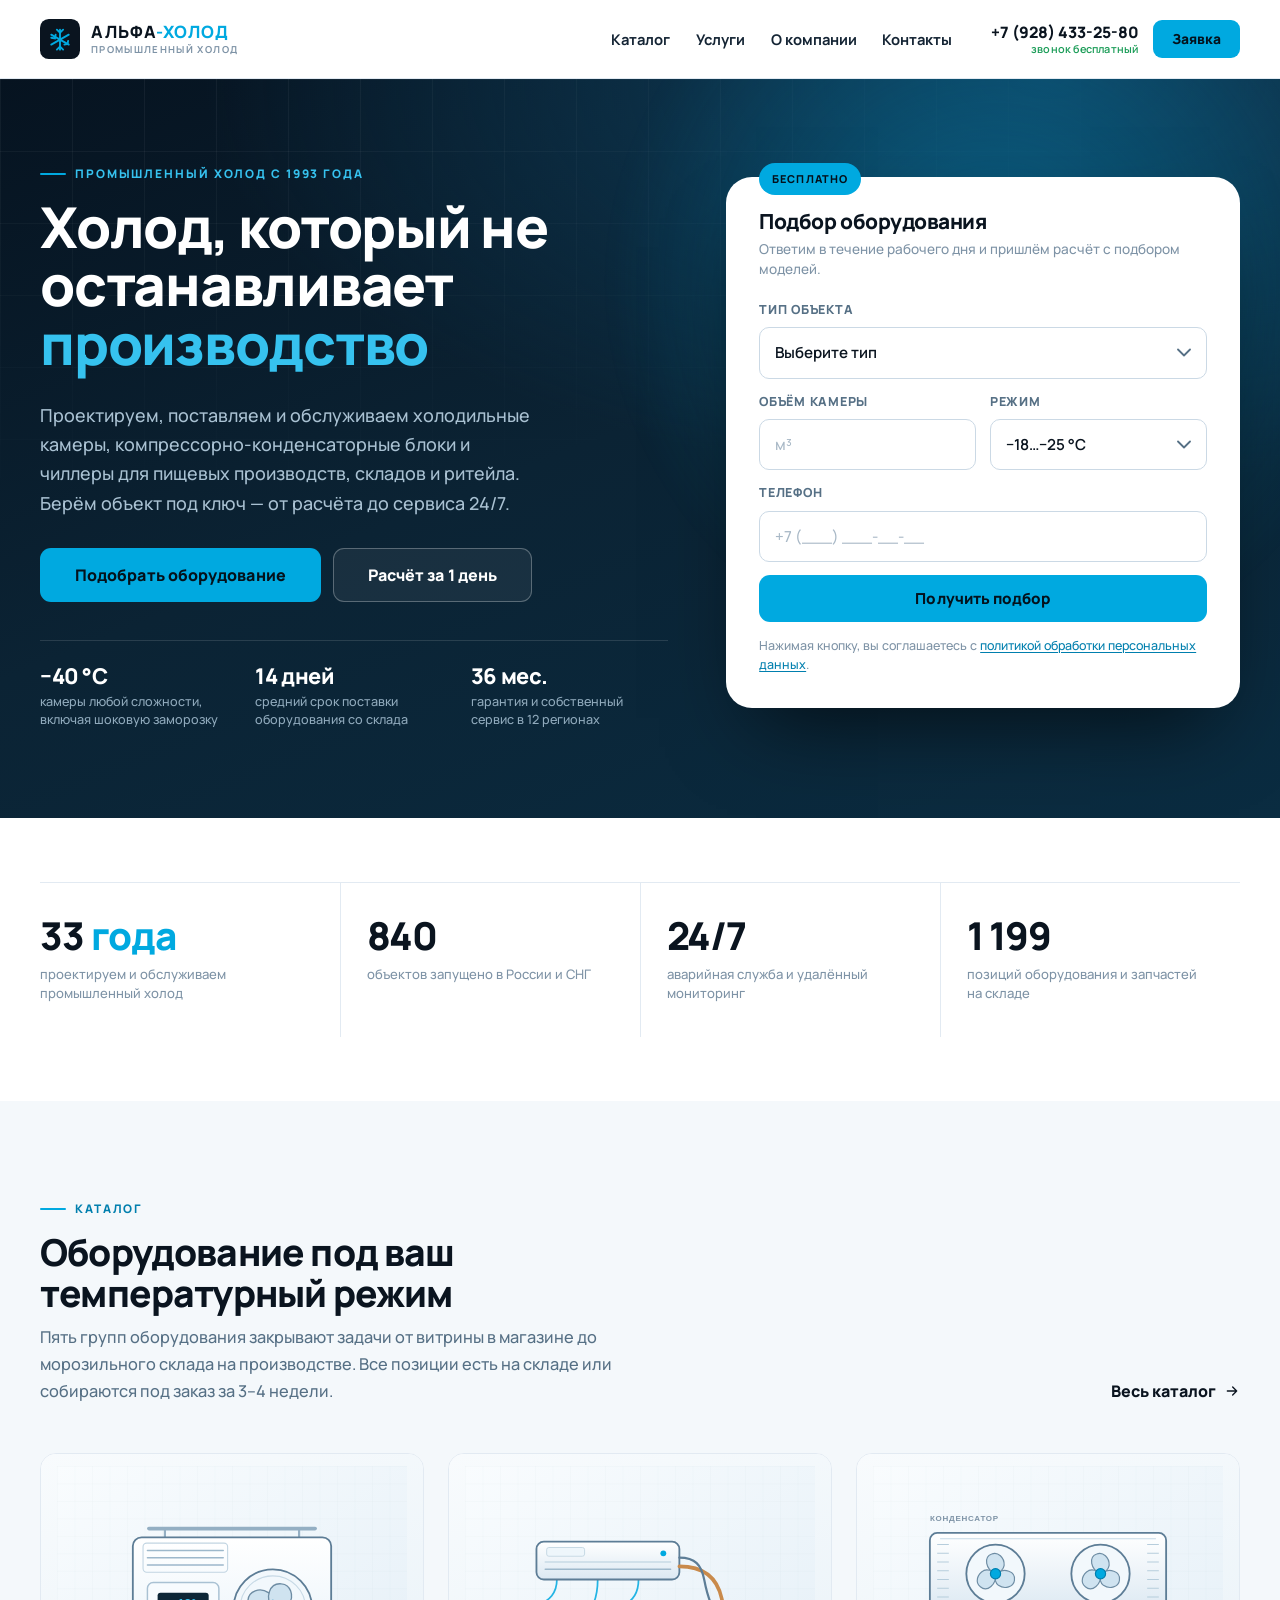
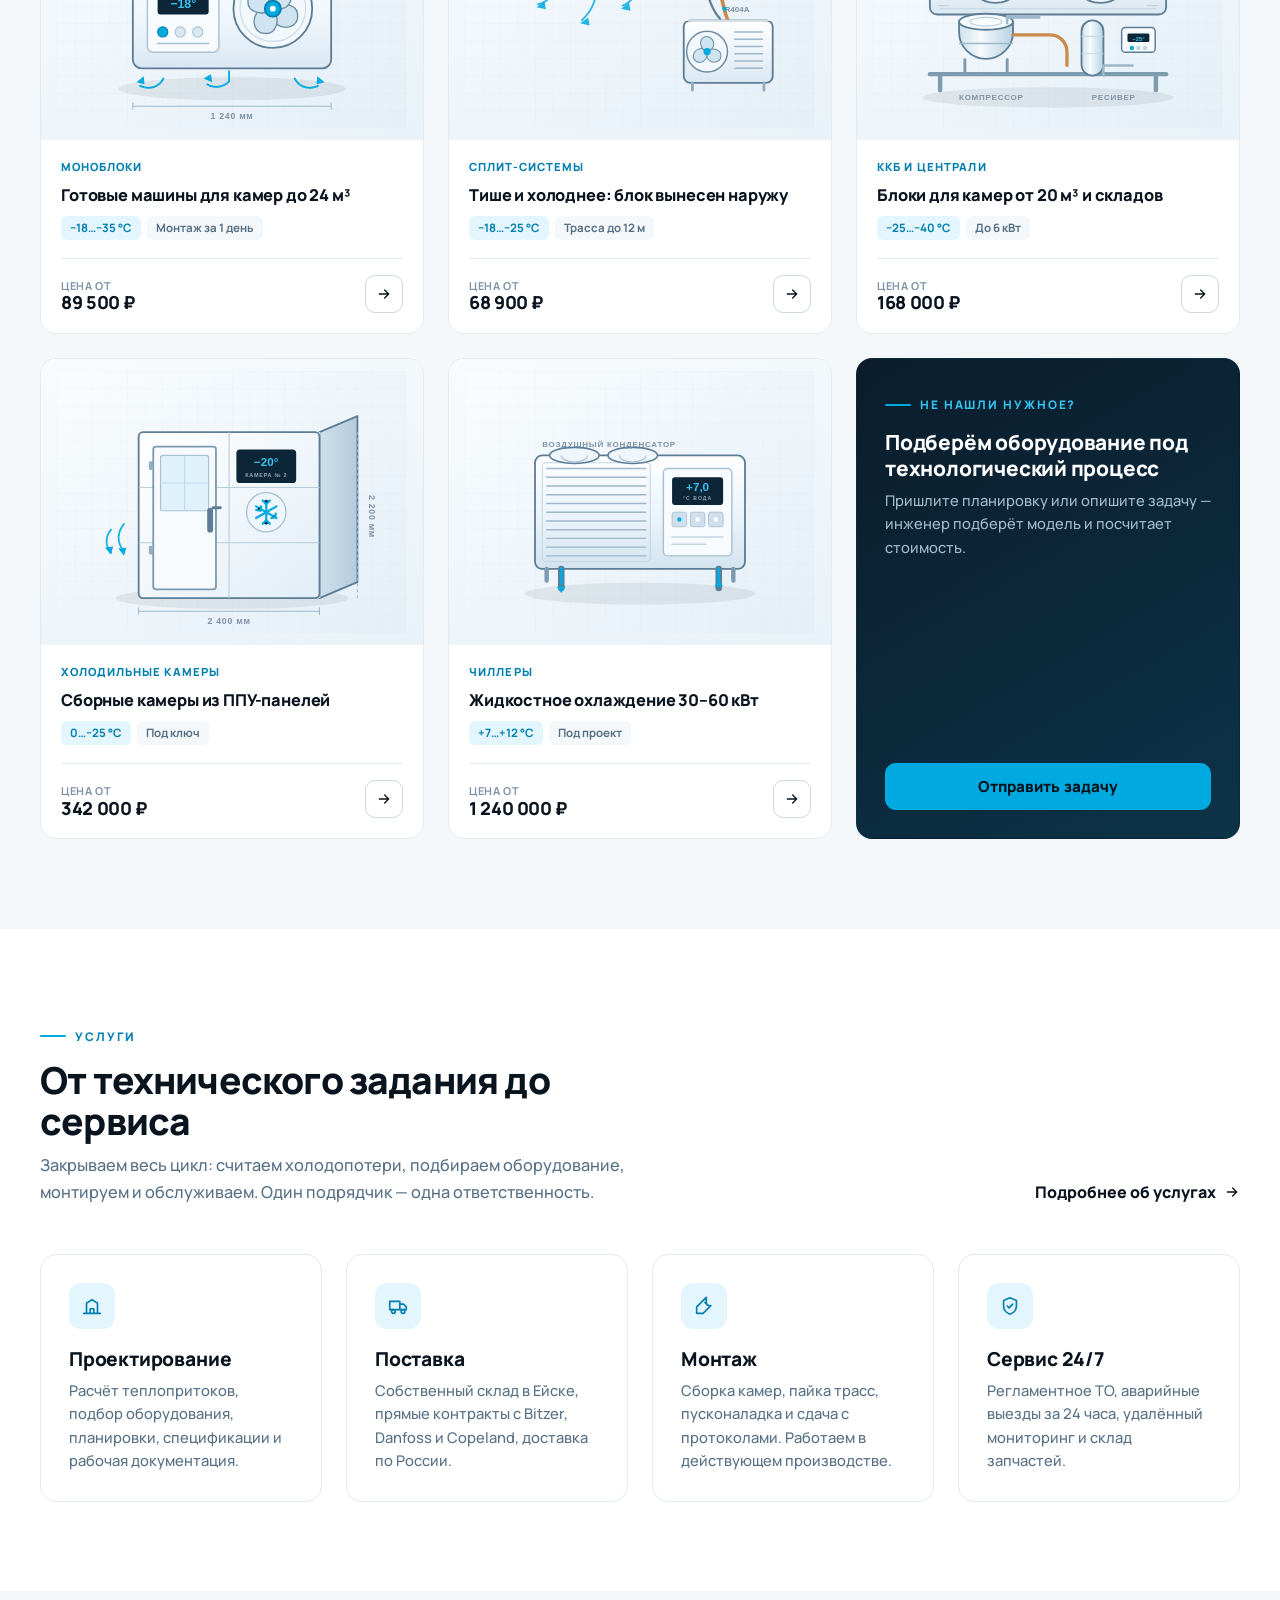
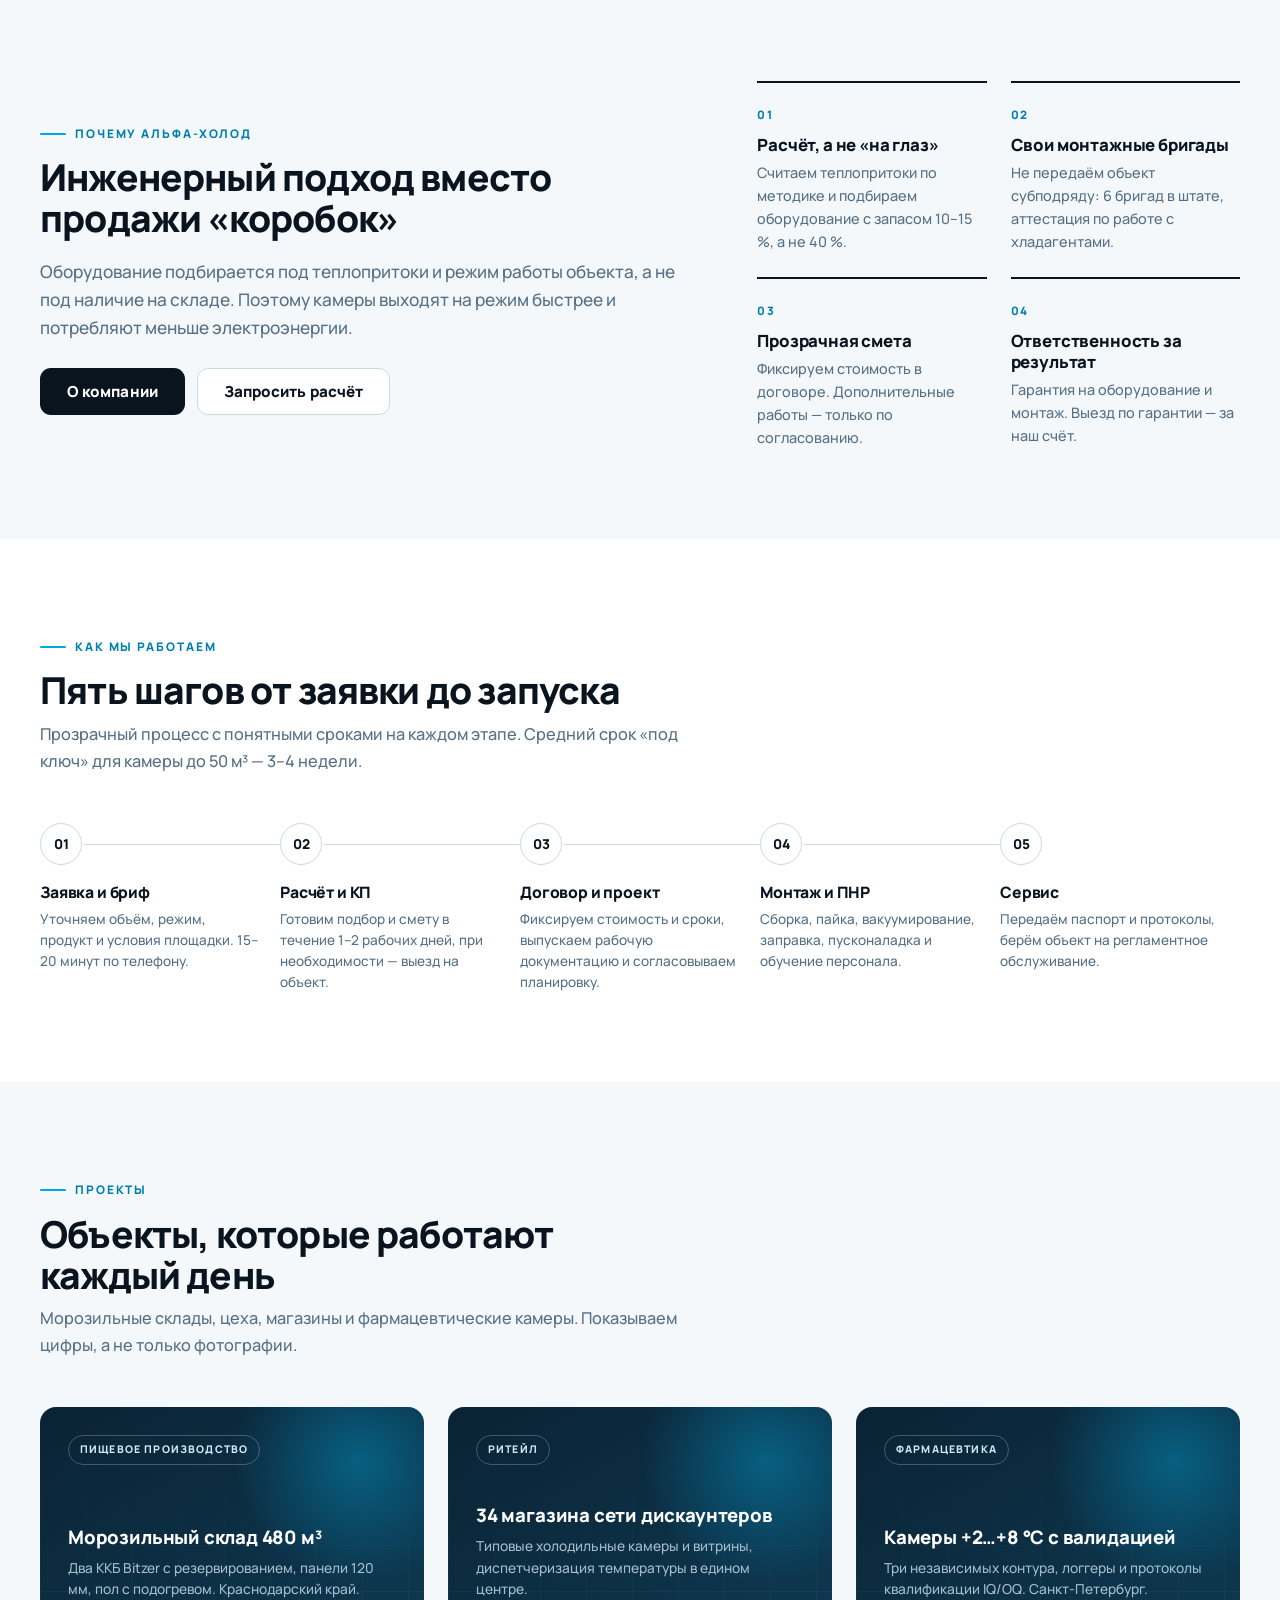
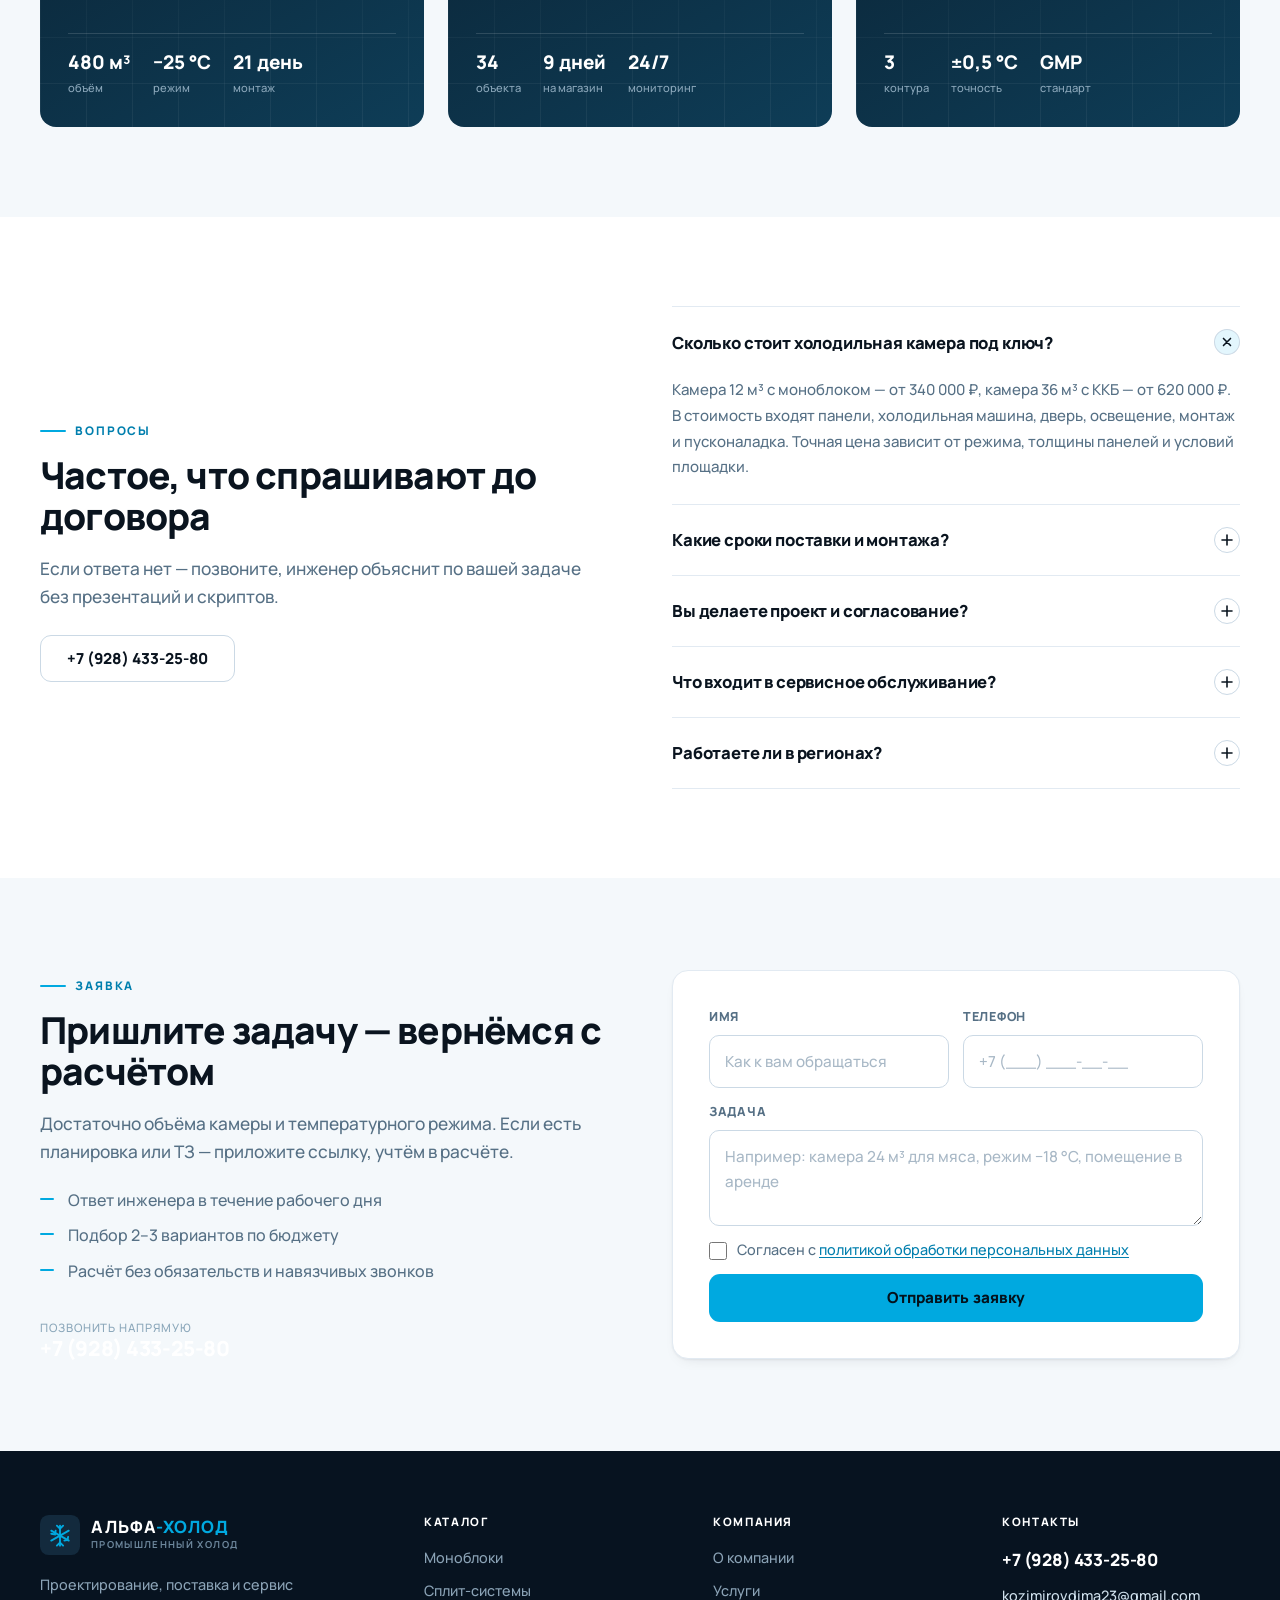
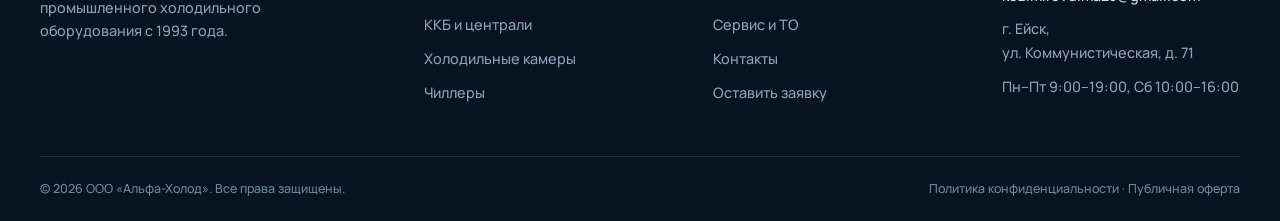
==== index.html @ 19d9358a "This a new site. Мой проект." ====
<!DOCTYPE html>
<html lang="ru">
<head>
  <meta charset="utf-8">
  <meta name="viewport" content="width=device-width, initial-scale=1">
  <title>Альфа-Холод — промышленное холодильное оборудование под ключ</title>
  <meta name="description" content="Проектируем, поставляем и обслуживаем промышленное холодильное оборудование: моноблоки, сплит-системы, ККБ, холодильные камеры и чиллеры. Расчёт за 1 день, монтаж под ключ, сервис 24/7.">
  <meta property="og:title" content="Альфа-Холод — промышленное холодильное оборудование">
  <meta property="og:description" content="Холодильные камеры, ККБ и чиллеры для производств, складов и ритейла. Проект, поставка, монтаж и сервис.">
  <meta property="og:type" content="website">
  <link rel="icon" href="assets/img/favicon.svg" type="image/svg+xml">
  <link rel="preconnect" href="https://fonts.googleapis.com">
  <link rel="preconnect" href="https://fonts.gstatic.com" crossorigin>
  <link href="https://fonts.googleapis.com/css2?family=Manrope:wght@400;500;600;700;800&display=swap" rel="stylesheet">
  <link rel="stylesheet" href="css/style.css">
  <script>document.documentElement.classList.add('js');</script>
  <noscript><style>[data-reveal]{opacity:1!important;transform:none!important}</style></noscript>
</head>
<body>
  <a class="skip-link" href="#main">Перейти к содержимому</a>

  <header class="site-header" id="siteHeader">
    <div class="container header-inner">
      <a class="logo" href="index.html" aria-label="Альфа-Холод — на главную">
        <svg class="logo-mark" viewBox="0 0 64 64" aria-hidden="true">
          <rect width="64" height="64" rx="14" fill="#0a141f"/>
          <g transform="translate(32 33)" stroke="#00a9e0" stroke-width="3" stroke-linecap="round" fill="none">
            <path d="M0-16v32M-14-8l28 16M-14 8l28-16"/>
            <path d="M-5-16l5 5 5-5M-5 16l5-5 5 5M-14-3l6 1 1-6M13 2l-1 5-5 1"/>
          </g>
        </svg>
        <span class="logo-text">
          <b>Альфа<span>-Холод</span></b>
          <small>промышленный холод</small>
        </span>
      </a>

      <nav class="nav" id="primaryNav" aria-label="Основная навигация">
        <a href="catalog.html">Каталог</a>
        <a href="services.html">Услуги</a>
        <a href="about.html">О компании</a>
        <a href="contacts.html">Контакты</a>
        <div class="mobile-extra">
          <a class="btn btn--accent" href="contacts.html#request">Оставить заявку</a>
          <div class="mobile-extra__note">
            <b>+7 (928) 433-25-80</b>
            Пн–Пт 9:00–19:00, Сб 10:00–16:00
          </div>
        </div>
      </nav>

      <div class="header-actions">
        <a class="header-phone" href="tel:+79284332580">
          <b>+7 (928) 433-25-80</b>
          <span>звонок бесплатный</span>
        </a>
        <a class="btn btn--sm btn--accent" href="contacts.html#request">Заявка</a>
        <button class="burger" id="burger" type="button" aria-label="Меню" aria-expanded="false" aria-controls="primaryNav">
          <span></span>
        </button>
      </div>
    </div>
  </header>

  <main id="main">

    <!-- HERO -->
    <section class="hero">
      <div class="container hero-grid">
        <div data-reveal>
          <span class="eyebrow eyebrow--light">Промышленный холод с 1993 года</span>
          <h1>Холод, который не останавливает <em>производство</em></h1>
          <p class="hero__lead">
            Проектируем, поставляем и обслуживаем холодильные камеры, компрессорно-конденсаторные
            блоки и чиллеры для пищевых производств, складов и ритейла. Берём объект под ключ —
            от расчёта до сервиса 24/7.
          </p>
          <div class="hero__actions">
            <a class="btn btn--accent btn--lg" href="catalog.html">Подобрать оборудование</a>
            <a class="btn btn--ghost btn--lg" href="#request">Расчёт за 1 день</a>
          </div>
          <ul class="hero__points">
            <li>
              <b>−40 °C</b>
              <span>камеры любой сложности, включая шоковую заморозку</span>
            </li>
            <li>
              <b>14 дней</b>
              <span>средний срок поставки оборудования со склада</span>
            </li>
            <li>
              <b>36 мес.</b>
              <span>гарантия и собственный сервис в 12 регионах</span>
            </li>
          </ul>
        </div>

        <div class="hero-card" data-reveal>
          <span class="hero-card__badge">Бесплатно</span>
          <h2>Подбор оборудования</h2>
          <p class="hero-card__sub">Ответим в течение рабочего дня и пришлём расчёт с подбором моделей.</p>
          <form data-form action="https://formsubmit.co/kozimirovdima23@gmail.com" method="post" data-form-name="Быстрый подбор — главная" novalidate>
            <div class="hp-field" aria-hidden="true">
              <label for="heroWebsite">Не заполняйте это поле</label>
              <input type="text" id="heroWebsite" name="_honey" tabindex="-1" autocomplete="off">
            </div>
            <div class="field">
              <label for="heroObject">Тип объекта</label>
              <select class="select" id="heroObject" name="object" required>
                <option value="">Выберите тип</option>
                <option>Пищевое производство</option>
                <option>Склад / распределительный центр</option>
                <option>Магазин / ритейл</option>
                <option>HoReCa</option>
                <option>Фармацевтика</option>
                <option>Другое</option>
              </select>
            </div>
            <div class="form-row">
              <div class="field">
                <label for="heroVolume">Объём камеры</label>
                <input class="input" id="heroVolume" name="volume" type="text" inputmode="numeric" placeholder="м³">
              </div>
              <div class="field">
                <label for="heroTemp">Режим</label>
                <select class="select" id="heroTemp" name="temp">
                  <option>−18…−25 °C</option>
                  <option>−25…−40 °C</option>
                  <option>0…+5 °C</option>
                  <option>+7…+12 °C</option>
                </select>
              </div>
            </div>
            <div class="field">
              <label for="heroPhone">Телефон</label>
              <input class="input" id="heroPhone" name="phone" type="tel" placeholder="+7 (___) ___-__-__" required>
            </div>
            <button class="btn btn--accent btn--block" type="submit">Получить подбор</button>
            <div class="form-status" role="status">
              Спасибо! Заявка принята — инженер свяжется с вами в течение рабочего дня.
            </div>
            <p class="form-note">
              Нажимая кнопку, вы соглашаетесь с
              <a href="#">политикой обработки персональных данных</a>.
            </p>
          </form>
        </div>
      </div>
    </section>

    <!-- ЦИФРЫ -->
    <section class="section section--tight">
      <div class="container">
        <div class="stats" data-reveal>
          <div class="stats__item">
            <b><span data-count="33">33</span><em> года</em></b>
            <span>проектируем и обслуживаем промышленный холод</span>
          </div>
          <div class="stats__item">
            <b><span data-count="840">840</span></b>
            <span>объектов запущено в России и СНГ</span>
          </div>
          <div class="stats__item">
            <b>24/7</b>
            <span>аварийная служба и удалённый мониторинг</span>
          </div>
          <div class="stats__item">
            <b><span data-count="1200">1200</span></b>
            <span>позиций оборудования и запчастей на складе</span>
          </div>
        </div>
      </div>
    </section>

    <!-- КАТАЛОГ -->
    <section class="section section--soft" id="catalog">
      <div class="container">
        <div class="section-head" data-reveal>
          <div class="section-head__text">
            <span class="eyebrow">Каталог</span>
            <h2>Оборудование под ваш температурный режим</h2>
            <p>Пять групп оборудования закрывают задачи от витрины в магазине до морозильного склада на производстве. Все позиции есть на складе или собираются под заказ за 3–4 недели.</p>
          </div>
          <a class="link-arrow" href="catalog.html">
            Весь каталог
            <svg viewBox="0 0 24 24" fill="none" stroke="currentColor" stroke-width="2" aria-hidden="true"><path d="M5 12h14M13 6l6 6-6 6" stroke-linecap="round" stroke-linejoin="round"/></svg>
          </a>
        </div>

        <div class="grid grid--3">
          <article class="product-card" data-reveal>
            <div class="product-card__media">
              <img src="assets/img/monoblock.svg" alt="Холодильный моноблок" width="480" height="360" loading="lazy">
            </div>
            <div class="product-card__body">
              <div class="product-card__cat">Моноблоки</div>
              <h3 class="product-card__title"><a href="catalog.html?cat=monoblock">Готовые машины для камер до 24 м³</a></h3>
              <div class="product-card__specs">
                <span class="tag tag--ice">−18…−35 °C</span>
                <span class="tag">Монтаж за 1 день</span>
              </div>
              <div class="product-card__foot">
                <div class="price"><small>Цена от</small><b>89 500 ₽</b></div>
                <a class="product-card__arrow" href="catalog.html?cat=monoblock" aria-label="Перейти к моноблокам">
                  <svg viewBox="0 0 24 24" fill="none" stroke="currentColor" stroke-width="2" aria-hidden="true"><path d="M5 12h14M13 6l6 6-6 6" stroke-linecap="round" stroke-linejoin="round"/></svg>
                </a>
              </div>
            </div>
          </article>

          <article class="product-card" data-reveal>
            <div class="product-card__media">
              <img src="assets/img/split.svg" alt="Сплит-система для холодильной камеры" width="480" height="360" loading="lazy">
            </div>
            <div class="product-card__body">
              <div class="product-card__cat">Сплит-системы</div>
              <h3 class="product-card__title"><a href="catalog.html?cat=split">Тише и холоднее: блок вынесен наружу</a></h3>
              <div class="product-card__specs">
                <span class="tag tag--ice">−18…−25 °C</span>
                <span class="tag">Трасса до 12 м</span>
              </div>
              <div class="product-card__foot">
                <div class="price"><small>Цена от</small><b>68 900 ₽</b></div>
                <a class="product-card__arrow" href="catalog.html?cat=split" aria-label="Перейти к сплит-системам">
                  <svg viewBox="0 0 24 24" fill="none" stroke="currentColor" stroke-width="2" aria-hidden="true"><path d="M5 12h14M13 6l6 6-6 6" stroke-linecap="round" stroke-linejoin="round"/></svg>
                </a>
              </div>
            </div>
          </article>

          <article class="product-card" data-reveal>
            <div class="product-card__media">
              <img src="assets/img/kkb.svg" alt="Компрессорно-конденсаторный блок" width="480" height="360" loading="lazy">
            </div>
            <div class="product-card__body">
              <div class="product-card__cat">ККБ и централи</div>
              <h3 class="product-card__title"><a href="catalog.html?cat=kkb">Блоки для камер от 20 м³ и складов</a></h3>
              <div class="product-card__specs">
                <span class="tag tag--ice">−25…−40 °C</span>
                <span class="tag">До 6 кВт</span>
              </div>
              <div class="product-card__foot">
                <div class="price"><small>Цена от</small><b>168 000 ₽</b></div>
                <a class="product-card__arrow" href="catalog.html?cat=kkb" aria-label="Перейти к ККБ">
                  <svg viewBox="0 0 24 24" fill="none" stroke="currentColor" stroke-width="2" aria-hidden="true"><path d="M5 12h14M13 6l6 6-6 6" stroke-linecap="round" stroke-linejoin="round"/></svg>
                </a>
              </div>
            </div>
          </article>

          <article class="product-card" data-reveal>
            <div class="product-card__media">
              <img src="assets/img/coldroom.svg" alt="Сборная холодильная камера" width="480" height="360" loading="lazy">
            </div>
            <div class="product-card__body">
              <div class="product-card__cat">Холодильные камеры</div>
              <h3 class="product-card__title"><a href="catalog.html?cat=coldroom">Сборные камеры из ППУ-панелей</a></h3>
              <div class="product-card__specs">
                <span class="tag tag--ice">0…−25 °C</span>
                <span class="tag">Под ключ</span>
              </div>
              <div class="product-card__foot">
                <div class="price"><small>Цена от</small><b>342 000 ₽</b></div>
                <a class="product-card__arrow" href="catalog.html?cat=coldroom" aria-label="Перейти к холодильным камерам">
                  <svg viewBox="0 0 24 24" fill="none" stroke="currentColor" stroke-width="2" aria-hidden="true"><path d="M5 12h14M13 6l6 6-6 6" stroke-linecap="round" stroke-linejoin="round"/></svg>
                </a>
              </div>
            </div>
          </article>

          <article class="product-card" data-reveal>
            <div class="product-card__media">
              <img src="assets/img/chiller.svg" alt="Чиллер" width="480" height="360" loading="lazy">
            </div>
            <div class="product-card__body">
              <div class="product-card__cat">Чиллеры</div>
              <h3 class="product-card__title"><a href="catalog.html?cat=chiller">Жидкостное охлаждение 30–60 кВт</a></h3>
              <div class="product-card__specs">
                <span class="tag tag--ice">+7…+12 °C</span>
                <span class="tag">Под проект</span>
              </div>
              <div class="product-card__foot">
                <div class="price"><small>Цена от</small><b>1 240 000 ₽</b></div>
                <a class="product-card__arrow" href="catalog.html?cat=chiller" aria-label="Перейти к чиллерам">
                  <svg viewBox="0 0 24 24" fill="none" stroke="currentColor" stroke-width="2" aria-hidden="true"><path d="M5 12h14M13 6l6 6-6 6" stroke-linecap="round" stroke-linejoin="round"/></svg>
                </a>
              </div>
            </div>
          </article>

          <article class="card" style="background:linear-gradient(150deg,#0a1c2b,#0d3348);border-color:transparent;color:#a9c1d2;justify-content:space-between" data-reveal>
            <div>
              <span class="eyebrow eyebrow--light">Не нашли нужное?</span>
              <h3 style="color:#fff;font-size:1.3rem">Подберём оборудование под технологический процесс</h3>
              <p style="color:#a3bccd">Пришлите планировку или опишите задачу — инженер подберёт модель и посчитает стоимость.</p>
            </div>
            <a class="btn btn--accent btn--block" href="#request" style="margin-top:24px">Отправить задачу</a>
          </article>
        </div>
      </div>
    </section>

    <!-- УСЛУГИ -->
    <section class="section">
      <div class="container">
        <div class="section-head" data-reveal>
          <div class="section-head__text">
            <span class="eyebrow">Услуги</span>
            <h2>От технического задания до сервиса</h2>
            <p>Закрываем весь цикл: считаем холодопотери, подбираем оборудование, монтируем и обслуживаем. Один подрядчик — одна ответственность.</p>
          </div>
          <a class="link-arrow" href="services.html">
            Подробнее об услугах
            <svg viewBox="0 0 24 24" fill="none" stroke="currentColor" stroke-width="2" aria-hidden="true"><path d="M5 12h14M13 6l6 6-6 6" stroke-linecap="round" stroke-linejoin="round"/></svg>
          </a>
        </div>

        <div class="grid grid--4">
          <article class="card" data-reveal>
            <div class="card__icon">
              <svg viewBox="0 0 24 24" fill="none" stroke="currentColor" stroke-width="1.8" aria-hidden="true"><path d="M3 20h18M6 20V9l6-4 6 4v11M10 20v-5h4v5" stroke-linecap="round" stroke-linejoin="round"/></svg>
            </div>
            <h3>Проектирование</h3>
            <p>Расчёт теплопритоков, подбор оборудования, планировки, спецификации и рабочая документация.</p>
          </article>
          <article class="card" data-reveal>
            <div class="card__icon">
              <svg viewBox="0 0 24 24" fill="none" stroke="currentColor" stroke-width="1.8" aria-hidden="true"><path d="M3 7h11v9H3zM14 10h4l3 3v3h-7" stroke-linecap="round" stroke-linejoin="round"/><circle cx="7" cy="18" r="2"/><circle cx="17.5" cy="18" r="2"/></svg>
            </div>
            <h3>Поставка</h3>
            <p>Собственный склад в Ейске, прямые контракты с Bitzer, Danfoss и Copeland, доставка по России.</p>
          </article>
          <article class="card" data-reveal>
            <div class="card__icon">
              <svg viewBox="0 0 24 24" fill="none" stroke="currentColor" stroke-width="1.8" aria-hidden="true"><path d="M14.5 6.5a4 4 0 0 0 5 5L11 20H4v-7l10.5-10.5z" stroke-linecap="round" stroke-linejoin="round"/><path d="M13 8l3 3" stroke-linecap="round"/></svg>
            </div>
            <h3>Монтаж</h3>
            <p>Сборка камер, пайка трасс, пусконаладка и сдача с протоколами. Работаем в действующем производстве.</p>
          </article>
          <article class="card" data-reveal>
            <div class="card__icon">
              <svg viewBox="0 0 24 24" fill="none" stroke="currentColor" stroke-width="1.8" aria-hidden="true"><path d="M12 3l7 3v6c0 4.5-3 7.5-7 9-4-1.5-7-4.5-7-9V6l7-3z" stroke-linecap="round" stroke-linejoin="round"/><path d="M9 12l2 2 4-4" stroke-linecap="round" stroke-linejoin="round"/></svg>
            </div>
            <h3>Сервис 24/7</h3>
            <p>Регламентное ТО, аварийные выезды за 24 часа, удалённый мониторинг и склад запчастей.</p>
          </article>
        </div>
      </div>
    </section>

    <!-- ПОЧЕМУ МЫ -->
    <section class="section section--soft">
      <div class="container split split--wide-left">
        <div data-reveal>
          <span class="eyebrow">Почему Альфа-Холод</span>
          <h2>Инженерный подход вместо продажи «коробок»</h2>
          <p class="lead">Оборудование подбирается под теплопритоки и режим работы объекта, а не под наличие на складе. Поэтому камеры выходят на режим быстрее и потребляют меньше электроэнергии.</p>
          <div class="hero__actions" style="margin-top:26px">
            <a class="btn btn--dark" href="about.html">О компании</a>
            <a class="btn btn--outline" href="contacts.html#request">Запросить расчёт</a>
          </div>
        </div>
        <div class="grid grid--2" data-reveal>
          <div class="feature">
            <span class="feature__num">01</span>
            <h3>Расчёт, а не «на глаз»</h3>
            <p>Считаем теплопритоки по методике и подбираем оборудование с запасом 10–15 %, а не 40 %.</p>
          </div>
          <div class="feature">
            <span class="feature__num">02</span>
            <h3>Свои монтажные бригады</h3>
            <p>Не передаём объект субподряду: 6 бригад в штате, аттестация по работе с хладагентами.</p>
          </div>
          <div class="feature">
            <span class="feature__num">03</span>
            <h3>Прозрачная смета</h3>
            <p>Фиксируем стоимость в договоре. Дополнительные работы — только по согласованию.</p>
          </div>
          <div class="feature">
            <span class="feature__num">04</span>
            <h3>Ответственность за результат</h3>
            <p>Гарантия на оборудование и монтаж. Выезд по гарантии — за наш счёт.</p>
          </div>
        </div>
      </div>
    </section>

    <!-- ЭТАПЫ -->
    <section class="section">
      <div class="container">
        <div class="section-head" data-reveal>
          <div class="section-head__text">
            <span class="eyebrow">Как мы работаем</span>
            <h2>Пять шагов от заявки до запуска</h2>
            <p>Прозрачный процесс с понятными сроками на каждом этапе. Средний срок «под ключ» для камеры до 50 м³ — 3–4 недели.</p>
          </div>
        </div>
        <ol class="steps" data-reveal>
          <li>
            <span class="steps__num"></span>
            <h3>Заявка и бриф</h3>
            <p>Уточняем объём, режим, продукт и условия площадки. 15–20 минут по телефону.</p>
          </li>
          <li>
            <span class="steps__num"></span>
            <h3>Расчёт и КП</h3>
            <p>Готовим подбор и смету в течение 1–2 рабочих дней, при необходимости — выезд на объект.</p>
          </li>
          <li>
            <span class="steps__num"></span>
            <h3>Договор и проект</h3>
            <p>Фиксируем стоимость и сроки, выпускаем рабочую документацию и согласовываем планировку.</p>
          </li>
          <li>
            <span class="steps__num"></span>
            <h3>Монтаж и ПНР</h3>
            <p>Сборка, пайка, вакуумирование, заправка, пусконаладка и обучение персонала.</p>
          </li>
          <li>
            <span class="steps__num"></span>
            <h3>Сервис</h3>
            <p>Передаём паспорт и протоколы, берём объект на регламентное обслуживание.</p>
          </li>
        </ol>
      </div>
    </section>

    <!-- ПРОЕКТЫ -->
    <section class="section section--soft">
      <div class="container">
        <div class="section-head" data-reveal>
          <div class="section-head__text">
            <span class="eyebrow">Проекты</span>
            <h2>Объекты, которые работают каждый день</h2>
            <p>Морозильные склады, цеха, магазины и фармацевтические камеры. Показываем цифры, а не только фотографии.</p>
          </div>
        </div>
        <div class="grid grid--3">
          <article class="project" data-reveal>
            <span class="project__tag">Пищевое производство</span>
            <h3>Морозильный склад 480 м³</h3>
            <p>Два ККБ Bitzer с резервированием, панели 120 мм, пол с подогревом. Краснодарский край.</p>
            <div class="project__metrics">
              <div><b>480 м³</b><span>объём</span></div>
              <div><b>−25 °C</b><span>режим</span></div>
              <div><b>21 день</b><span>монтаж</span></div>
            </div>
          </article>
          <article class="project" data-reveal>
            <span class="project__tag">Ритейл</span>
            <h3>34 магазина сети дискаунтеров</h3>
            <p>Типовые холодильные камеры и витрины, диспетчеризация температуры в едином центре.</p>
            <div class="project__metrics">
              <div><b>34</b><span>объекта</span></div>
              <div><b>9 дней</b><span>на магазин</span></div>
              <div><b>24/7</b><span>мониторинг</span></div>
            </div>
          </article>
          <article class="project" data-reveal>
            <span class="project__tag">Фармацевтика</span>
            <h3>Камеры +2…+8 °C с валидацией</h3>
            <p>Три независимых контура, логгеры и протоколы квалификации IQ/OQ. Санкт-Петербург.</p>
            <div class="project__metrics">
              <div><b>3</b><span>контура</span></div>
              <div><b>±0,5 °C</b><span>точность</span></div>
              <div><b>GMP</b><span>стандарт</span></div>
            </div>
          </article>
        </div>
      </div>
    </section>

    <!-- FAQ -->
    <section class="section">
      <div class="container split">
        <div data-reveal>
          <span class="eyebrow">Вопросы</span>
          <h2>Частое, что спрашивают до договора</h2>
          <p class="lead">Если ответа нет — позвоните, инженер объяснит по вашей задаче без презентаций и скриптов.</p>
          <div class="hero__actions" style="margin-top:24px">
            <a class="btn btn--outline" href="tel:+79284332580">+7 (928) 433-25-80</a>
          </div>
        </div>
        <div class="faq" data-reveal>
          <details open>
            <summary>Сколько стоит холодильная камера под ключ?</summary>
            <div class="faq__body">Камера 12 м³ с моноблоком — от 340 000 ₽, камера 36 м³ с ККБ — от 620 000 ₽. В стоимость входят панели, холодильная машина, дверь, освещение, монтаж и пусконаладка. Точная цена зависит от режима, толщины панелей и условий площадки.</div>
          </details>
          <details>
            <summary>Какие сроки поставки и монтажа?</summary>
            <div class="faq__body">Оборудование со склада — 1–3 рабочих дня. Камеры и ККБ под заказ — 3–4 недели. Монтаж камеры до 50 м³ занимает 1–3 дня, крупные объекты — до трёх недель. Сроки фиксируем в договоре.</div>
          </details>
          <details>
            <summary>Вы делаете проект и согласование?</summary>
            <div class="faq__body">Да. Выпускаем рабочую документацию: планировки, схемы трубопроводов и электропитания, спецификации. Помогаем согласовать изменения с арендодателем и надзорными органами, готовим документы для HACCP.</div>
          </details>
          <details>
            <summary>Что входит в сервисное обслуживание?</summary>
            <div class="faq__body">Регламентное ТО два раза в год: проверка давлений, очистка конденсатора, контроль автоматики, диагностика. Плюс аварийные выезды по Ейску и краю в течение 24 часов и удалённый мониторинг температуры с оповещением.</div>
          </details>
          <details>
            <summary>Работаете ли в регионах?</summary>
            <div class="faq__body">Да, у нас 12 сервисных партнёров и собственные бригады для монтажа в ЦФО. Поставка — транспортными компаниями по всей России и СНГ. Для удалённых объектов предлагаем удалённый мониторинг и шеф-монтаж.</div>
          </details>
        </div>
      </div>
    </section>

    <!-- ЗАЯВКА -->
    <section class="section section--soft" id="request">
      <div class="container split">
        <div data-reveal>
          <span class="eyebrow">Заявка</span>
          <h2>Пришлите задачу — вернёмся с расчётом</h2>
          <p class="lead">Достаточно объёма камеры и температурного режима. Если есть планировка или ТЗ — приложите ссылку, учтём в расчёте.</p>
          <div class="prose" style="margin-top:22px">
            <ul>
              <li>Ответ инженера в течение рабочего дня</li>
              <li>Подбор 2–3 вариантов по бюджету</li>
              <li>Расчёт без обязательств и навязчивых звонков</li>
            </ul>
          </div>
          <div style="margin-top:28px">
            <a class="cta__phone" href="tel:+79284332580">
              <span>Позвонить напрямую</span>
              <b>+7 (928) 433-25-80</b>
            </a>
          </div>
        </div>
        <div class="request-panel" data-reveal>
          <form data-form action="https://formsubmit.co/kozimirovdima23@gmail.com" method="post" data-form-name="Заявка — главная" novalidate>
            <div class="hp-field" aria-hidden="true">
              <label for="ctaWebsite">Не заполняйте это поле</label>
              <input type="text" id="ctaWebsite" name="_honey" tabindex="-1" autocomplete="off">
            </div>
            <div class="form-row">
              <div class="field">
                <label for="reqName">Имя</label>
                <input class="input" id="reqName" name="name" type="text" placeholder="Как к вам обращаться" required>
              </div>
              <div class="field">
                <label for="reqPhone">Телефон</label>
                <input class="input" id="reqPhone" name="phone" type="tel" placeholder="+7 (___) ___-__-__" required>
              </div>
            </div>
            <div class="field">
              <label for="reqTask">Задача</label>
              <textarea class="textarea" id="reqTask" name="task" placeholder="Например: камера 24 м³ для мяса, режим −18 °C, помещение в аренде"></textarea>
            </div>
            <label class="check">
              <input type="checkbox" name="consent" value="1" required>
              <span>Согласен с <a href="#">политикой обработки персональных данных</a></span>
            </label>
            <input type="hidden" name="consent_required" value="1">
            <button class="btn btn--accent btn--block" type="submit">Отправить заявку</button>
            <div class="form-status" role="status">
              Спасибо! Заявка принята — инженер свяжется с вами в течение рабочего дня.
            </div>
          </form>
        </div>
      </div>
    </section>
  </main>

  <footer class="site-footer">
    <div class="container">
      <div class="footer-grid">
        <div>
          <a class="logo" href="index.html" aria-label="Альфа-Холод — на главную">
            <svg class="logo-mark" viewBox="0 0 64 64" aria-hidden="true">
              <rect width="64" height="64" rx="14" fill="#132a3d"/>
              <g transform="translate(32 33)" stroke="#00a9e0" stroke-width="3" stroke-linecap="round" fill="none">
                <path d="M0-16v32M-14-8l28 16M-14 8l28-16"/>
                <path d="M-5-16l5 5 5-5M-5 16l5-5 5 5M-14-3l6 1 1-6M13 2l-1 5-5 1"/>
              </g>
            </svg>
            <span class="logo-text">
              <b>Альфа<span>-Холод</span></b>
              <small>промышленный холод</small>
            </span>
          </a>
          <p class="footer-about">Проектирование, поставка и сервис промышленного холодильного оборудования с 1993 года.</p>
        </div>
        <div class="footer-col">
          <h4>Каталог</h4>
          <ul>
            <li><a href="catalog.html?cat=monoblock">Моноблоки</a></li>
            <li><a href="catalog.html?cat=split">Сплит-системы</a></li>
            <li><a href="catalog.html?cat=kkb">ККБ и централи</a></li>
            <li><a href="catalog.html?cat=coldroom">Холодильные камеры</a></li>
            <li><a href="catalog.html?cat=chiller">Чиллеры</a></li>
          </ul>
        </div>
        <div class="footer-col">
          <h4>Компания</h4>
          <ul>
            <li><a href="about.html">О компании</a></li>
            <li><a href="services.html">Услуги</a></li>
            <li><a href="services.html#service">Сервис и ТО</a></li>
            <li><a href="contacts.html">Контакты</a></li>
            <li><a href="contacts.html#request">Оставить заявку</a></li>
          </ul>
        </div>
        <div class="footer-col">
          <h4>Контакты</h4>
          <div class="footer-contact">
            <a href="tel:+79284332580"><b>+7 (928) 433-25-80</b></a>
            <a href="mailto:kozimirovdima23@gmail.com">kozimirovdima23@gmail.com</a>
            <span>г. Ейск,<br>ул. Коммунистическая, д. 71</span>
            <span>Пн–Пт 9:00–19:00, Сб 10:00–16:00</span>
          </div>
        </div>
      </div>
      <div class="footer-bottom">
        <span>© <span data-year>2026</span> ООО «Альфа-Холод». Все права защищены.</span>
        <span><a href="#">Политика конфиденциальности</a> · <a href="#">Публичная оферта</a></span>
      </div>
    </div>
  </footer>

  <script src="js/data.js"></script>
  <script src="js/app.js"></script>
</body>
</html>
---- css/style.css ----
/* =========================================================================
   АЛЬФА-ХОЛОД — промышленное холодильное оборудование
   Дизайн-система и стили страниц
   -------------------------------------------------------------------------
   1. Токены
   2. База и типографика
   3. Утилиты и раскладка
   4. Кнопки
   5. Формы
   6. Шапка и навигация
   7. Hero
   8. Полосы цифр
   9. Карточки (товары, услуги, проекты, преимущества)
   10. Этапы работы
   11. FAQ / аккордеон
   12. CTA
   13. Футер
   14. Внутренние страницы (page-head, хлебные крошки)
   15. Каталог
   16. Карточка товара
   17. Контакты
   18. Анимации
   19. Адаптив
   ========================================================================= */

/* ---------- 1. Токены ---------- */
:root {
  --ink: #0a141f;
  --ink-2: #142434;
  --ink-3: #1e3448;
  --slate: #567085;
  --slate-2: #7e93a6;
  --line: #e2eaf2;
  --line-2: #cbd9e5;
  --bg: #ffffff;
  --mist: #f4f8fb;
  --mist-2: #e9f2f9;
  --ice: #00a9e0;
  --ice-2: #36c2ef;
  --ice-dark: #007fae;
  --ice-soft: #e3f6fd;
  --amber: #f0a92b;
  --ok: #1a9c57;

  --radius-sm: 10px;
  --radius: 16px;
  --radius-lg: 26px;

  --shadow-sm: 0 1px 2px rgba(10, 20, 31, 0.05), 0 6px 16px -10px rgba(10, 20, 31, 0.18);
  --shadow: 0 20px 44px -24px rgba(10, 20, 31, 0.38);
  --shadow-lg: 0 44px 90px -44px rgba(10, 20, 31, 0.5);

  --container: 1280px;
  --header-h: 78px;

  --ease: cubic-bezier(0.22, 0.61, 0.36, 1);

  --font: "Manrope", "Segoe UI", system-ui, -apple-system, "Helvetica Neue", Arial, sans-serif;
}

/* ---------- 2. База и типографика ---------- */
*,
*::before,
*::after {
  box-sizing: border-box;
}

html {
  -webkit-text-size-adjust: 100%;
  scroll-behavior: smooth;
  scroll-padding-top: calc(var(--header-h) + 16px);
}

body {
  margin: 0;
  font-family: var(--font);
  font-size: 16px;
  font-weight: 500;
  line-height: 1.65;
  color: var(--slate);
  background: var(--bg);
  -webkit-font-smoothing: antialiased;
  text-rendering: optimizeLegibility;
}

body.is-locked {
  overflow: hidden;
}

img,
svg,
video {
  display: block;
  max-width: 100%;
}

a {
  color: inherit;
  text-decoration: none;
}

button,
input,
select,
textarea {
  font: inherit;
  color: inherit;
}

button {
  cursor: pointer;
}

p {
  margin: 0 0 1em;
}

p:last-child {
  margin-bottom: 0;
}

h1,
h2,
h3,
h4 {
  margin: 0 0 0.5em;
  color: var(--ink);
  font-weight: 800;
  line-height: 1.1;
  letter-spacing: -0.022em;
}

h1 {
  font-size: clamp(2.15rem, 4.4vw, 3.85rem);
  line-height: 1.04;
}

h2 {
  font-size: clamp(1.7rem, 2.9vw, 2.6rem);
}

h3 {
  font-size: clamp(1.12rem, 1.5vw, 1.3rem);
  line-height: 1.25;
  letter-spacing: -0.01em;
}

h4 {
  font-size: 1rem;
  line-height: 1.3;
  letter-spacing: 0;
}

strong,
b {
  font-weight: 800;
  color: var(--ink);
}

:focus-visible {
  outline: 2px solid var(--ice);
  outline-offset: 3px;
  border-radius: 6px;
}

::selection {
  background: var(--ice-soft);
  color: var(--ink);
}

.skip-link {
  position: fixed;
  top: 12px;
  left: 12px;
  z-index: 999;
  padding: 12px 18px;
  background: var(--ink);
  color: #fff;
  border-radius: var(--radius-sm);
  transform: translateY(-160%);
  transition: transform 0.2s var(--ease);
}

.skip-link:focus {
  transform: none;
}

/* ---------- 3. Утилиты и раскладка ---------- */
.container {
  width: 100%;
  max-width: var(--container);
  margin-inline: auto;
  padding-inline: clamp(16px, 3.4vw, 40px);
}

.container--narrow {
  max-width: 900px;
}

.section {
  padding-block: clamp(56px, 7vw, 104px);
}

.section--tight {
  padding-block: clamp(40px, 5vw, 72px);
}

.section--soft {
  background: var(--mist);
}

.section--line {
  border-top: 1px solid var(--line);
}

.section-head {
  display: flex;
  flex-wrap: wrap;
  align-items: flex-end;
  justify-content: space-between;
  gap: 24px;
  margin-bottom: clamp(28px, 4vw, 48px);
}

.section-head__text {
  max-width: 640px;
}

.section-head h2 {
  margin-bottom: 10px;
}

.section-head p {
  color: var(--slate);
  font-size: 1.02rem;
}

.eyebrow {
  display: inline-flex;
  align-items: center;
  gap: 9px;
  margin-bottom: 14px;
  color: var(--ice-dark);
  font-size: 0.74rem;
  font-weight: 800;
  letter-spacing: 0.16em;
  text-transform: uppercase;
}

.eyebrow::before {
  content: "";
  width: 26px;
  height: 2px;
  background: var(--ice);
  border-radius: 2px;
}

.eyebrow--light {
  color: var(--ice-2);
}

.lead {
  font-size: clamp(1.02rem, 1.35vw, 1.16rem);
  line-height: 1.62;
}

.muted {
  color: var(--slate-2);
}

.stack > * + * {
  margin-top: 16px;
}

.grid {
  display: grid;
  gap: clamp(16px, 2vw, 24px);
}

.grid--2 {
  grid-template-columns: repeat(2, minmax(0, 1fr));
}

.grid--3 {
  grid-template-columns: repeat(3, minmax(0, 1fr));
}

.grid--4 {
  grid-template-columns: repeat(4, minmax(0, 1fr));
}

.sr-only {
  position: absolute;
  width: 1px;
  height: 1px;
  padding: 0;
  margin: -1px;
  overflow: hidden;
  clip: rect(0 0 0 0);
  white-space: nowrap;
  border: 0;
}

.link-arrow {
  display: inline-flex;
  align-items: center;
  gap: 8px;
  color: var(--ink);
  font-weight: 800;
}

.link-arrow svg {
  width: 16px;
  height: 16px;
  transition: transform 0.25s var(--ease);
}

.link-arrow:hover svg {
  transform: translateX(4px);
}

.hr {
  height: 1px;
  border: 0;
  background: var(--line);
  margin: 0;
}

/* ---------- 4. Кнопки ---------- */
.btn {
  --btn-bg: var(--ink);
  --btn-fg: #fff;
  --btn-bd: transparent;
  display: inline-flex;
  align-items: center;
  justify-content: center;
  gap: 10px;
  padding: 15px 26px;
  border: 1px solid var(--btn-bd);
  border-radius: 11px;
  background: var(--btn-bg);
  color: var(--btn-fg);
  font-size: 0.95rem;
  font-weight: 800;
  letter-spacing: 0.005em;
  line-height: 1;
  text-align: center;
  white-space: nowrap;
  transition: background 0.2s var(--ease), color 0.2s var(--ease),
    border-color 0.2s var(--ease), transform 0.2s var(--ease), box-shadow 0.2s var(--ease);
}

.btn:hover {
  transform: translateY(-2px);
  box-shadow: var(--shadow-sm);
}

.btn:active {
  transform: translateY(0);
}

.btn svg {
  width: 17px;
  height: 17px;
  flex: none;
}

.btn--accent {
  --btn-bg: var(--ice);
  --btn-fg: #04121c;
}

.btn--accent:hover {
  --btn-bg: var(--ice-2);
}

.btn--dark {
  --btn-bg: var(--ink);
  --btn-fg: #fff;
}

.btn--dark:hover {
  --btn-bg: var(--ink-2);
}

.btn--outline {
  --btn-bg: #fff;
  --btn-fg: var(--ink);
  --btn-bd: var(--line-2);
}

.btn--outline:hover {
  --btn-bd: var(--ink);
}

.btn--ghost {
  --btn-bg: rgba(255, 255, 255, 0.06);
  --btn-fg: #fff;
  --btn-bd: rgba(255, 255, 255, 0.28);
}

.btn--ghost:hover {
  --btn-bg: rgba(255, 255, 255, 0.14);
}

.btn--block {
  width: 100%;
}

.btn--sm {
  padding: 11px 18px;
  font-size: 0.86rem;
  border-radius: 9px;
}

.btn--lg {
  padding: 18px 34px;
  font-size: 1rem;
}

/* ---------- 5. Формы ---------- */
.field {
  display: flex;
  flex-direction: column;
  gap: 7px;
}

.field > label,
.field__label {
  font-size: 0.78rem;
  font-weight: 800;
  letter-spacing: 0.06em;
  text-transform: uppercase;
  color: var(--slate);
}

.input,
.select,
.textarea {
  width: 100%;
  padding: 13px 15px;
  border: 1px solid var(--line-2);
  border-radius: 10px;
  background: #fff;
  color: var(--ink);
  font-size: 0.95rem;
  font-weight: 600;
  transition: border-color 0.18s var(--ease), box-shadow 0.18s var(--ease);
}

.input::placeholder,
.textarea::placeholder {
  color: #a8b8c6;
  font-weight: 500;
}

.input:focus,
.select:focus,
.textarea:focus {
  outline: none;
  border-color: var(--ice);
  box-shadow: 0 0 0 3px rgba(0, 169, 224, 0.16);
}

.textarea {
  min-height: 96px;
  resize: vertical;
}

.select {
  appearance: none;
  background-image: url("data:image/svg+xml,%3Csvg xmlns='http://www.w3.org/2000/svg' width='14' height='9' viewBox='0 0 14 9'%3E%3Cpath d='M1 1.5 7 7.5l6-6' fill='none' stroke='%23567085' stroke-width='1.8' stroke-linecap='round' stroke-linejoin='round'/%3E%3C/svg%3E");
  background-repeat: no-repeat;
  background-position: right 15px center;
  padding-right: 40px;
}

.check {
  display: flex;
  gap: 10px;
  align-items: flex-start;
  font-size: 0.9rem;
  line-height: 1.45;
  cursor: pointer;
}

.check input {
  flex: none;
  width: 18px;
  height: 18px;
  margin: 2px 0 0;
  accent-color: var(--ice);
}

.check a {
  color: var(--ice-dark);
  text-decoration: underline;
  text-underline-offset: 2px;
}

.form-note {
  font-size: 0.78rem;
  line-height: 1.5;
  color: var(--slate-2);
}

.form-note a {
  color: var(--ice-dark);
  text-decoration: underline;
  text-underline-offset: 2px;
}

.form-status {
  display: none;
  padding: 14px 16px;
  border-radius: 10px;
  background: #e8f8ee;
  color: #136b3c;
  font-size: 0.9rem;
  font-weight: 700;
  line-height: 1.5;
}

.form-status.is-visible {
  display: block;
}

.form-status--error {
  background: #fdecec;
  color: #a11f1f;
}

.form-status a {
  color: inherit;
  text-decoration: underline;
  text-underline-offset: 2px;
}

.form-status a[href^="tel:"] {
  white-space: nowrap;
}

.hp-field {
  position: absolute !important;
  left: -9999px !important;
  width: 1px;
  height: 1px;
  overflow: hidden;
}

/* ---------- 6. Шапка и навигация ---------- */
.site-header {
  position: sticky;
  top: 0;
  z-index: 60;
  background: rgba(255, 255, 255, 0.92);
  backdrop-filter: saturate(160%) blur(14px);
  border-bottom: 1px solid var(--line);
  transition: box-shadow 0.25s var(--ease), background 0.25s var(--ease);
}

.site-header.is-scrolled {
  box-shadow: 0 12px 30px -22px rgba(10, 20, 31, 0.55);
}

.header-inner {
  display: flex;
  align-items: center;
  gap: clamp(16px, 3vw, 40px);
  height: var(--header-h);
}

.logo {
  display: flex;
  align-items: center;
  gap: 11px;
  flex: none;
}

.logo-mark {
  width: 40px;
  height: 40px;
  flex: none;
}

.logo-text {
  display: flex;
  flex-direction: column;
  line-height: 1;
}

.logo-text b {
  font-size: 1.06rem;
  letter-spacing: 0.06em;
  text-transform: uppercase;
  color: var(--ink);
  font-weight: 800;
}

.logo-text b span {
  color: var(--ice);
}

.logo-text small {
  margin-top: 4px;
  font-size: 0.6rem;
  font-weight: 700;
  letter-spacing: 0.14em;
  text-transform: uppercase;
  color: var(--slate-2);
}

.nav {
  display: flex;
  align-items: center;
  gap: clamp(14px, 2vw, 30px);
  margin-left: auto;
}

.nav a {
  position: relative;
  padding: 6px 0;
  font-size: 0.92rem;
  font-weight: 700;
  color: var(--ink-2);
  white-space: nowrap;
  transition: color 0.18s var(--ease);
}

.nav a::after {
  content: "";
  position: absolute;
  left: 0;
  bottom: 0;
  width: 100%;
  height: 2px;
  background: var(--ice);
  border-radius: 2px;
  transform: scaleX(0);
  transform-origin: left;
  transition: transform 0.22s var(--ease);
}

.nav a:hover {
  color: var(--ice-dark);
}

.nav a:hover::after,
.nav a[aria-current="page"]::after {
  transform: scaleX(1);
}

.nav a[aria-current="page"] {
  color: var(--ink);
}

.header-actions {
  display: flex;
  align-items: center;
  gap: 14px;
  flex: none;
}

.header-phone {
  display: flex;
  flex-direction: column;
  line-height: 1.2;
  text-align: right;
}

.header-phone b {
  font-size: 0.98rem;
  font-weight: 800;
  color: var(--ink);
  white-space: nowrap;
}

.header-phone span {
  font-size: 0.68rem;
  font-weight: 600;
  color: var(--ok);
  letter-spacing: 0.02em;
}

.burger {
  display: none;
  width: 44px;
  height: 44px;
  padding: 0;
  border: 1px solid var(--line-2);
  border-radius: 10px;
  background: #fff;
  position: relative;
}

.burger span,
.burger span::before,
.burger span::after {
  position: absolute;
  left: 50%;
  width: 18px;
  height: 2px;
  margin-left: -9px;
  background: var(--ink);
  border-radius: 2px;
  transition: transform 0.22s var(--ease), opacity 0.18s var(--ease);
}

.burger span {
  top: 50%;
  margin-top: -1px;
}

.burger span::before,
.burger span::after {
  content: "";
  left: 0;
  margin-left: 0;
}

.burger span::before {
  top: -6px;
}

.burger span::after {
  top: 6px;
}

.site-header.is-open .burger span {
  background: transparent;
}

.site-header.is-open .burger span::before {
  transform: translateY(6px) rotate(45deg);
}

.site-header.is-open .burger span::after {
  transform: translateY(-6px) rotate(-45deg);
}

.mobile-extra {
  display: none;
}

/* ---------- 7. Hero ---------- */
.hero {
  position: relative;
  overflow: hidden;
  padding-block: clamp(48px, 6vw, 84px) clamp(56px, 7vw, 96px);
  background:
    radial-gradient(120% 100% at 82% 0%, #0e3f5c 0%, transparent 55%),
    linear-gradient(158deg, #061320 0%, #0b2334 48%, #0a2c41 100%);
  color: #cfdde8;
  isolation: isolate;
}

.hero::before {
  content: "";
  position: absolute;
  inset: 0;
  z-index: -1;
  background-image:
    linear-gradient(rgba(255, 255, 255, 0.055) 1px, transparent 1px),
    linear-gradient(90deg, rgba(255, 255, 255, 0.055) 1px, transparent 1px);
  background-size: 72px 72px;
  -webkit-mask-image: radial-gradient(120% 85% at 12% 0%, #000 0%, transparent 72%);
  mask-image: radial-gradient(120% 85% at 12% 0%, #000 0%, transparent 72%);
}

.hero::after {
  content: "";
  position: absolute;
  z-index: -1;
  top: -32%;
  right: -12%;
  width: min(880px, 90vw);
  aspect-ratio: 1;
  background: radial-gradient(circle, rgba(0, 169, 224, 0.34) 0%, rgba(0, 169, 224, 0) 62%);
  filter: blur(10px);
  pointer-events: none;
}

.hero-grid {
  display: grid;
  grid-template-columns: minmax(0, 1.1fr) minmax(0, 0.9fr);
  align-items: center;
  gap: clamp(32px, 4.5vw, 72px);
}

.hero h1 {
  color: #fff;
  max-width: 15ch;
}

.hero h1 em {
  font-style: normal;
  color: var(--ice-2);
}

.hero__lead {
  max-width: 46ch;
  margin-top: 22px;
  font-size: clamp(1rem, 1.4vw, 1.15rem);
  line-height: 1.62;
  color: #a9c1d2;
}

.hero__actions {
  display: flex;
  flex-wrap: wrap;
  gap: 12px;
  margin-top: 30px;
}

.hero__points {
  display: grid;
  grid-template-columns: repeat(3, minmax(0, 1fr));
  gap: 18px;
  margin: 38px 0 0;
  padding: 24px 0 0;
  border-top: 1px solid rgba(255, 255, 255, 0.12);
  list-style: none;
}

.hero__points b {
  display: block;
  color: #fff;
  font-size: clamp(1.15rem, 1.7vw, 1.45rem);
  font-weight: 800;
  letter-spacing: -0.02em;
  line-height: 1.1;
  white-space: nowrap;
}

.hero__points span {
  display: block;
  margin-top: 5px;
  font-size: 0.79rem;
  line-height: 1.4;
  color: #90aabc;
}

.hero-card {
  position: relative;
  padding: clamp(22px, 2.6vw, 34px);
  background: #fff;
  border-radius: var(--radius-lg);
  box-shadow: 0 40px 80px -30px rgba(0, 0, 0, 0.65);
  color: var(--slate);
}

.hero-card__badge {
  position: absolute;
  top: -14px;
  left: clamp(22px, 2.6vw, 34px);
  padding: 7px 13px;
  border-radius: 999px;
  background: var(--ice);
  color: #04121c;
  font-size: 0.68rem;
  font-weight: 800;
  letter-spacing: 0.1em;
  text-transform: uppercase;
}

.hero-card h2 {
  margin: 0 0 6px;
  font-size: 1.3rem;
}

.hero-card__sub {
  margin-bottom: 20px;
  font-size: 0.85rem;
  line-height: 1.5;
  color: var(--slate-2);
}

.hero-card form {
  display: grid;
  gap: 13px;
}

.hero-card .input,
.hero-card .select {
  padding-block: 12px;
  font-weight: 600;
}

.hero-card .form-note {
  margin-top: 2px;
}

/* ---------- 8. Полосы цифр ---------- */
.stats {
  display: grid;
  grid-template-columns: repeat(4, minmax(0, 1fr));
  border-top: 1px solid var(--line);
}

.stats__item {
  padding: clamp(22px, 3vw, 34px) clamp(12px, 2vw, 28px);
  border-left: 1px solid var(--line);
}

.stats__item:first-child {
  border-left: 0;
  padding-left: 0;
}

.stats b {
  display: block;
  font-size: clamp(1.6rem, 3vw, 2.5rem);
  font-weight: 800;
  letter-spacing: -0.03em;
  line-height: 1;
  color: var(--ink);
}

.stats b em {
  font-style: normal;
  color: var(--ice);
}

.stats__item > span {
  display: block;
  margin-top: 9px;
  font-size: 0.82rem;
  line-height: 1.45;
  color: var(--slate-2);
}

/* ---------- 9. Карточки ---------- */
.card {
  position: relative;
  display: flex;
  flex-direction: column;
  padding: clamp(20px, 2.4vw, 28px);
  background: #fff;
  border: 1px solid var(--line);
  border-radius: var(--radius);
  transition: transform 0.28s var(--ease), box-shadow 0.28s var(--ease), border-color 0.28s var(--ease);
}

.card:hover {
  transform: translateY(-4px);
  border-color: var(--line-2);
  box-shadow: var(--shadow);
}

.card__icon {
  display: grid;
  place-items: center;
  width: 46px;
  height: 46px;
  margin-bottom: 18px;
  border-radius: 12px;
  background: var(--ice-soft);
  color: var(--ice-dark);
}

.card__icon svg {
  width: 22px;
  height: 22px;
}

.card h3 {
  margin-bottom: 8px;
}

.card p {
  font-size: 0.92rem;
  line-height: 1.6;
  color: var(--slate);
}

.card__link {
  margin-top: auto;
  padding-top: 18px;
  font-size: 0.86rem;
}

/* Карточка товара */
.product-card {
  position: relative;
  display: flex;
  flex-direction: column;
  overflow: hidden;
  background: #fff;
  border: 1px solid var(--line);
  border-radius: var(--radius);
  transition: transform 0.28s var(--ease), box-shadow 0.28s var(--ease), border-color 0.28s var(--ease);
}

.product-card:hover {
  transform: translateY(-4px);
  border-color: var(--line-2);
  box-shadow: var(--shadow);
}

.product-card__media {
  position: relative;
  aspect-ratio: 4 / 3;
  background: linear-gradient(160deg, #f8fbfd, #e9f2f8);
  overflow: hidden;
}

.product-card__media img {
  width: 100%;
  height: 100%;
  object-fit: contain;
  padding: 12px;
  transition: transform 0.4s var(--ease);
}

.product-card:hover .product-card__media img {
  transform: scale(1.04);
}

.product-card__badge {
  position: absolute;
  top: 12px;
  left: 12px;
  z-index: 2;
  padding: 5px 10px;
  border-radius: 999px;
  background: var(--ink);
  color: #fff;
  font-size: 0.66rem;
  font-weight: 800;
  letter-spacing: 0.09em;
  text-transform: uppercase;
}

.product-card__badge--ice {
  background: var(--ice);
  color: #04121c;
}

.product-card__body {
  display: flex;
  flex-direction: column;
  flex: 1;
  padding: 18px 20px 20px;
}

.product-card__cat {
  margin-bottom: 8px;
  font-size: 0.7rem;
  font-weight: 800;
  letter-spacing: 0.1em;
  text-transform: uppercase;
  color: var(--ice-dark);
}

.product-card__title {
  margin-bottom: 10px;
  font-size: 1.02rem;
  font-weight: 800;
  line-height: 1.3;
  letter-spacing: -0.01em;
  color: var(--ink);
}

.product-card__title a:hover {
  color: var(--ice-dark);
}

.product-card__specs {
  display: flex;
  flex-wrap: wrap;
  gap: 6px;
  margin-bottom: 18px;
}

.tag {
  display: inline-flex;
  align-items: center;
  padding: 4px 9px;
  border-radius: 6px;
  background: var(--mist);
  color: var(--slate);
  font-size: 0.72rem;
  font-weight: 700;
  line-height: 1.4;
  white-space: nowrap;
}

.tag--ice {
  background: var(--ice-soft);
  color: var(--ice-dark);
}

.product-card__foot {
  display: flex;
  align-items: flex-end;
  justify-content: space-between;
  gap: 12px;
  margin-top: auto;
  padding-top: 16px;
  border-top: 1px solid var(--line);
}

.price {
  display: flex;
  flex-direction: column;
  line-height: 1.15;
}

.price small {
  font-size: 0.68rem;
  font-weight: 700;
  letter-spacing: 0.06em;
  text-transform: uppercase;
  color: var(--slate-2);
}

.price b {
  font-size: 1.12rem;
  font-weight: 800;
  letter-spacing: -0.02em;
  white-space: nowrap;
}

.product-card__arrow {
  display: grid;
  place-items: center;
  width: 38px;
  height: 38px;
  flex: none;
  border-radius: 10px;
  border: 1px solid var(--line-2);
  color: var(--ink);
  transition: background 0.2s var(--ease), color 0.2s var(--ease), border-color 0.2s var(--ease);
}

.product-card__arrow svg {
  width: 16px;
  height: 16px;
}

.product-card:hover .product-card__arrow {
  background: var(--ice);
  border-color: var(--ice);
  color: #04121c;
}

/* Карточка «почему мы» */
.feature {
  padding-top: 22px;
  border-top: 2px solid var(--ink);
}

.feature__num {
  display: block;
  margin-bottom: 10px;
  font-size: 0.72rem;
  font-weight: 800;
  letter-spacing: 0.14em;
  color: var(--ice-dark);
}

.feature h3 {
  margin-bottom: 6px;
  font-size: 1.05rem;
}

.feature p {
  font-size: 0.9rem;
  line-height: 1.6;
}

/* Проекты */
.project {
  position: relative;
  display: flex;
  flex-direction: column;
  justify-content: flex-end;
  min-height: 320px;
  padding: clamp(20px, 2.4vw, 28px);
  overflow: hidden;
  border-radius: var(--radius);
  color: #dce8f1;
  background: linear-gradient(150deg, #0b2334, #0e3d57);
  isolation: isolate;
}

.project::before {
  content: "";
  position: absolute;
  inset: 0;
  z-index: -1;
  background-image:
    linear-gradient(rgba(255, 255, 255, 0.06) 1px, transparent 1px),
    linear-gradient(90deg, rgba(255, 255, 255, 0.06) 1px, transparent 1px);
  background-size: 46px 46px;
  -webkit-mask-image: linear-gradient(to top, #000, transparent 85%);
  mask-image: linear-gradient(to top, #000, transparent 85%);
}

.project::after {
  content: "";
  position: absolute;
  right: -18%;
  top: -25%;
  z-index: -1;
  width: 70%;
  aspect-ratio: 1;
  border-radius: 50%;
  background: radial-gradient(circle, rgba(0, 169, 224, 0.4), transparent 65%);
}

.project__tag {
  align-self: flex-start;
  margin-bottom: auto;
  padding: 5px 11px;
  border: 1px solid rgba(255, 255, 255, 0.24);
  border-radius: 999px;
  font-size: 0.66rem;
  font-weight: 800;
  letter-spacing: 0.11em;
  text-transform: uppercase;
  color: #cfe6f3;
}

.project h3 {
  color: #fff;
  margin: 16px 0 8px;
  font-size: 1.16rem;
}

.project p {
  font-size: 0.86rem;
  line-height: 1.55;
  color: #a3bccd;
}

.project__metrics {
  display: flex;
  gap: 22px;
  margin-top: 20px;
  padding-top: 18px;
  border-top: 1px solid rgba(255, 255, 255, 0.14);
}

.project__metrics b {
  display: block;
  color: #fff;
  font-size: 1.18rem;
  line-height: 1.1;
}

.project__metrics span {
  font-size: 0.7rem;
  color: #8ba7ba;
}

/* ---------- 10. Этапы работы ---------- */
.steps {
  display: grid;
  grid-template-columns: repeat(5, minmax(0, 1fr));
  gap: 0;
  margin: 0;
  padding: 0;
  list-style: none;
  counter-reset: step;
}

.steps li {
  position: relative;
  padding: 0 clamp(12px, 1.6vw, 22px) 0 0;
}

.steps li::before {
  content: "";
  position: absolute;
  top: 21px;
  left: 44px;
  right: 0;
  height: 1px;
  background: var(--line-2);
}

.steps li:last-child::before {
  display: none;
}

.steps__num {
  position: relative;
  z-index: 1;
  display: grid;
  place-items: center;
  width: 42px;
  height: 42px;
  margin-bottom: 18px;
  border-radius: 50%;
  border: 1px solid var(--line-2);
  background: #fff;
  color: var(--ink);
  font-size: 0.85rem;
  font-weight: 800;
}

.steps__num::after {
  counter-increment: step;
  content: counter(step, decimal-leading-zero);
}

.steps h3 {
  font-size: 0.98rem;
  margin-bottom: 6px;
}

.steps p {
  font-size: 0.85rem;
  line-height: 1.55;
}

/* ---------- 11. FAQ / аккордеон ---------- */
.faq {
  border-top: 1px solid var(--line);
}

.faq details {
  border-bottom: 1px solid var(--line);
}

.faq summary {
  display: flex;
  align-items: center;
  gap: 20px;
  padding: 22px 0;
  list-style: none;
  cursor: pointer;
  color: var(--ink);
  font-size: clamp(0.98rem, 1.3vw, 1.1rem);
  font-weight: 800;
  line-height: 1.4;
  letter-spacing: -0.01em;
}

.faq summary::-webkit-details-marker {
  display: none;
}

.faq summary::after {
  content: "";
  flex: none;
  width: 26px;
  height: 26px;
  margin-left: auto;
  border-radius: 50%;
  border: 1px solid var(--line-2);
  background-image: url("data:image/svg+xml,%3Csvg xmlns='http://www.w3.org/2000/svg' width='12' height='12' viewBox='0 0 12 12'%3E%3Cpath d='M6 1v10M1 6h10' stroke='%230a141f' stroke-width='1.6' stroke-linecap='round'/%3E%3C/svg%3E");
  background-repeat: no-repeat;
  background-position: center;
  transition: transform 0.25s var(--ease), background-color 0.2s var(--ease);
}

.faq details[open] summary::after {
  transform: rotate(45deg);
  background-color: var(--ice-soft);
}

.faq__body {
  max-width: 76ch;
  padding: 0 0 24px;
  font-size: 0.94rem;
  line-height: 1.7;
  animation: faqIn 0.28s var(--ease);
}

@keyframes faqIn {
  from {
    opacity: 0;
    transform: translateY(-6px);
  }
  to {
    opacity: 1;
    transform: none;
  }
}

/* ---------- 12. CTA ---------- */
.cta {
  position: relative;
  overflow: hidden;
  padding: clamp(28px, 4vw, 56px);
  border-radius: var(--radius-lg);
  background:
    radial-gradient(90% 120% at 88% 0%, #10506f 0%, transparent 58%),
    linear-gradient(150deg, #081826, #0b2b3f);
  color: #b6cad9;
  isolation: isolate;
}

.cta::before {
  content: "";
  position: absolute;
  inset: 0;
  z-index: -1;
  background-image:
    linear-gradient(rgba(255, 255, 255, 0.05) 1px, transparent 1px),
    linear-gradient(90deg, rgba(255, 255, 255, 0.05) 1px, transparent 1px);
  background-size: 56px 56px;
  -webkit-mask-image: radial-gradient(100% 100% at 100% 0%, #000, transparent 75%);
  mask-image: radial-gradient(100% 100% at 100% 0%, #000, transparent 75%);
}

.cta__grid {
  display: grid;
  grid-template-columns: minmax(0, 1fr) minmax(0, 0.85fr);
  align-items: center;
  gap: clamp(24px, 4vw, 56px);
}

.cta__grid--single {
  grid-template-columns: minmax(0, 1fr);
}

.cta h2 {
  color: #fff;
}

.cta p {
  max-width: 44ch;
  color: #a6bfd0;
}

.cta__actions {
  display: flex;
  flex-wrap: wrap;
  gap: 12px;
  margin-top: 24px;
}

.cta__phone {
  display: inline-flex;
  flex-direction: column;
  line-height: 1.25;
}

.cta__phone span {
  font-size: 0.72rem;
  letter-spacing: 0.08em;
  text-transform: uppercase;
  color: #8ba7ba;
}

.cta__phone b {
  color: #fff;
  font-size: 1.3rem;
  font-weight: 800;
  letter-spacing: -0.02em;
}

/* ---------- 13. Футер ---------- */
.site-footer {
  padding-top: clamp(44px, 5vw, 72px);
  background: #071320;
  color: #8ba3b6;
  font-size: 0.9rem;
}

.footer-grid {
  display: grid;
  grid-template-columns: 1.4fr repeat(3, 1fr);
  gap: clamp(24px, 4vw, 56px);
  padding-bottom: clamp(32px, 4vw, 52px);
}

.site-footer .logo-text b {
  color: #fff;
}

.site-footer .logo-text small {
  color: #6d879c;
}

.footer-about {
  max-width: 32ch;
  margin-top: 18px;
  line-height: 1.6;
}

.footer-col h4 {
  margin-bottom: 16px;
  color: #fff;
  font-size: 0.72rem;
  font-weight: 800;
  letter-spacing: 0.14em;
  text-transform: uppercase;
}

.footer-col ul {
  margin: 0;
  padding: 0;
  list-style: none;
  display: grid;
  gap: 10px;
}

.footer-col a:hover {
  color: #fff;
}

.footer-contact {
  display: grid;
  gap: 10px;
}

.footer-contact b {
  color: #fff;
  font-size: 1.06rem;
  letter-spacing: -0.01em;
}

.footer-contact a {
  color: #cfe0ec;
}

.footer-bottom {
  display: flex;
  flex-wrap: wrap;
  align-items: center;
  justify-content: space-between;
  gap: 14px;
  padding-block: 22px;
  border-top: 1px solid rgba(255, 255, 255, 0.1);
  font-size: 0.78rem;
  color: #6d879c;
}

.footer-bottom a:hover {
  color: #fff;
}

/* ---------- 14. Внутренние страницы ---------- */
.page-head {
  position: relative;
  overflow: hidden;
  padding-block: clamp(34px, 4vw, 56px) clamp(40px, 5vw, 64px);
  background:
    radial-gradient(90% 120% at 90% 0%, #10506f 0%, transparent 60%),
    linear-gradient(150deg, #081826, #0b2b3f);
  color: #a9c1d2;
  isolation: isolate;
}

.page-head::before {
  content: "";
  position: absolute;
  inset: 0;
  z-index: -1;
  background-image:
    linear-gradient(rgba(255, 255, 255, 0.05) 1px, transparent 1px),
    linear-gradient(90deg, rgba(255, 255, 255, 0.05) 1px, transparent 1px);
  background-size: 64px 64px;
  -webkit-mask-image: radial-gradient(110% 100% at 100% 0%, #000, transparent 70%);
  mask-image: radial-gradient(110% 100% at 100% 0%, #000, transparent 70%);
}

.page-head h1 {
  max-width: 20ch;
  margin-bottom: 14px;
  color: #fff;
  font-size: clamp(1.9rem, 3.6vw, 3rem);
}

.page-head p {
  max-width: 62ch;
  font-size: clamp(0.96rem, 1.2vw, 1.06rem);
  line-height: 1.6;
  color: #a3bccd;
}

.crumbs {
  display: flex;
  flex-wrap: wrap;
  align-items: center;
  gap: 8px;
  margin-bottom: 22px;
  padding: 0;
  list-style: none;
  font-size: 0.78rem;
  color: #7f9bb0;
}

.crumbs li {
  display: flex;
  align-items: center;
  gap: 8px;
}

.crumbs li + li::before {
  content: "/";
  color: #4f6b80;
}

.crumbs a:hover {
  color: #fff;
}

.crumbs [aria-current="page"] {
  color: #cfe0ec;
}

.crumbs--light {
  color: var(--slate-2);
}

.crumbs--light li + li::before {
  color: var(--line-2);
}

.crumbs--light a:hover {
  color: var(--ice-dark);
}

.crumbs--light [aria-current="page"] {
  color: var(--ink);
}

/* Двухколоночный контент */
.split {
  display: grid;
  grid-template-columns: minmax(0, 1fr) minmax(0, 1fr);
  align-items: center;
  gap: clamp(28px, 5vw, 72px);
}

.split--wide-left {
  grid-template-columns: minmax(0, 1.15fr) minmax(0, 0.85fr);
}

.prose h2 + p,
.prose h3 + p {
  margin-top: 0;
}

.prose ul {
  margin: 0 0 1em;
  padding: 0;
  list-style: none;
  display: grid;
  gap: 10px;
}

.prose ul li {
  position: relative;
  padding-left: 28px;
  line-height: 1.6;
}

.prose ul li::before {
  content: "";
  position: absolute;
  left: 0;
  top: 0.62em;
  width: 14px;
  height: 2px;
  background: var(--ice);
  border-radius: 2px;
}

.media-frame {
  position: relative;
  overflow: hidden;
  border-radius: var(--radius);
  background: linear-gradient(160deg, #f8fbfd, #e6f0f8);
  border: 1px solid var(--line);
}

.media-frame img {
  width: 100%;
  height: 100%;
  object-fit: cover;
}

.timeline {
  display: grid;
  gap: 0;
  margin: 0;
  padding: 0;
  list-style: none;
  border-left: 2px solid var(--line);
}

.timeline li {
  position: relative;
  padding: 0 0 30px 28px;
}

.timeline li:last-child {
  padding-bottom: 0;
}

.timeline li::before {
  content: "";
  position: absolute;
  left: -8px;
  top: 6px;
  width: 14px;
  height: 14px;
  border-radius: 50%;
  border: 2px solid #fff;
  background: var(--ice);
  box-shadow: 0 0 0 2px var(--ice-soft);
}

.timeline b {
  display: block;
  font-size: 0.78rem;
  letter-spacing: 0.1em;
  color: var(--ice-dark);
}

.timeline h3 {
  margin: 4px 0 6px;
  font-size: 1.02rem;
}

.timeline p {
  font-size: 0.9rem;
}

/* ---------- 15. Каталог ---------- */
.catalog-layout {
  display: grid;
  grid-template-columns: 272px minmax(0, 1fr);
  align-items: start;
  gap: clamp(24px, 3vw, 40px);
}

.filters {
  position: sticky;
  top: calc(var(--header-h) + 20px);
  padding: 22px;
  background: #fff;
  border: 1px solid var(--line);
  border-radius: var(--radius);
}

.filters__head {
  display: flex;
  align-items: center;
  justify-content: space-between;
  gap: 10px;
  margin-bottom: 18px;
}

.filters__head h2 {
  margin: 0;
  font-size: 1rem;
  letter-spacing: -0.01em;
}

.filters__reset {
  padding: 0;
  border: 0;
  background: none;
  color: var(--ice-dark);
  font-size: 0.78rem;
  font-weight: 700;
  text-decoration: underline;
  text-underline-offset: 2px;
}

.filters__group {
  padding-block: 16px;
  border-top: 1px solid var(--line);
}

.filters__head + .filters__group {
  padding-top: 0;
  border-top: 0;
}

.filters__title {
  margin-bottom: 12px;
  font-size: 0.72rem;
  font-weight: 800;
  letter-spacing: 0.12em;
  text-transform: uppercase;
  color: var(--ink);
}

.filters__list {
  display: grid;
  gap: 9px;
  margin: 0;
  padding: 0;
  list-style: none;
}

.filters .check {
  font-size: 0.87rem;
  font-weight: 600;
  color: var(--slate);
}

.filters .check:hover {
  color: var(--ink);
}

.filters__price {
  display: flex;
  align-items: center;
  gap: 8px;
}

.filters__price .input {
  padding: 10px 10px;
  font-size: 0.8rem;
}

.catalog-toolbar {
  display: flex;
  flex-wrap: wrap;
  align-items: center;
  gap: 12px;
  margin-bottom: 22px;
}

.catalog-search {
  position: relative;
  flex: 1 1 260px;
}

.catalog-search svg {
  position: absolute;
  left: 14px;
  top: 50%;
  width: 16px;
  height: 16px;
  margin-top: -8px;
  color: var(--slate-2);
  pointer-events: none;
}

.catalog-search .input {
  padding-left: 40px;
}

.catalog-toolbar .select {
  flex: 0 1 220px;
  padding-block: 13px;
  font-size: 0.88rem;
}

.catalog-count {
  font-size: 0.85rem;
  font-weight: 700;
  color: var(--slate-2);
  white-space: nowrap;
}

.chips {
  display: flex;
  flex-wrap: wrap;
  gap: 8px;
  margin-bottom: 18px;
}

.chip {
  display: inline-flex;
  align-items: center;
  gap: 7px;
  padding: 6px 10px;
  border: 1px solid var(--line-2);
  border-radius: 999px;
  background: #fff;
  font-size: 0.78rem;
  font-weight: 700;
  color: var(--ink-2);
}

.chip button {
  display: grid;
  place-items: center;
  width: 16px;
  height: 16px;
  padding: 0;
  border: 0;
  border-radius: 50%;
  background: var(--mist-2);
  color: var(--ink);
  font-size: 0.72rem;
  line-height: 1;
}

.chip button:hover {
  background: var(--ice);
}

.catalog-grid {
  display: grid;
  grid-template-columns: repeat(3, minmax(0, 1fr));
  gap: clamp(14px, 1.8vw, 22px);
}

.catalog-empty {
  display: none;
  padding: 56px 24px;
  text-align: center;
  border: 1px dashed var(--line-2);
  border-radius: var(--radius);
  background: var(--mist);
}

.catalog-empty.is-visible {
  display: block;
}

.catalog-empty h3 {
  margin-bottom: 6px;
}

.catalog-more {
  display: flex;
  justify-content: center;
  margin-top: 34px;
}

.catalog-more[hidden] {
  display: none;
}

.filters-toggle {
  display: none;
}

/* ---------- 16. Карточка товара ---------- */
.product-layout {
  display: grid;
  grid-template-columns: minmax(0, 1.05fr) minmax(0, 0.95fr);
  align-items: start;
  gap: clamp(24px, 4vw, 56px);
}

.product-gallery {
  position: sticky;
  top: calc(var(--header-h) + 20px);
}

.product-gallery__main {
  position: relative;
  aspect-ratio: 4 / 3;
  display: grid;
  place-items: center;
  padding: clamp(16px, 3vw, 36px);
  border: 1px solid var(--line);
  border-radius: var(--radius);
  background: linear-gradient(160deg, #f9fcfe, #e7f1f8);
}

.product-gallery__main img {
  max-height: 100%;
  width: 100%;
  object-fit: contain;
}

.product-gallery__thumbs {
  display: grid;
  grid-template-columns: repeat(3, minmax(0, 1fr));
  gap: 10px;
  margin-top: 10px;
}

.product-gallery__thumbs button {
  padding: 8px;
  aspect-ratio: 1;
  border: 1px solid var(--line);
  border-radius: 10px;
  background: var(--mist);
  transition: border-color 0.2s var(--ease), background 0.2s var(--ease);
}

.product-gallery__thumbs button:hover,
.product-gallery__thumbs button.is-active {
  border-color: var(--ice);
  background: #fff;
}

.product-gallery__thumbs img {
  width: 100%;
  height: 100%;
  object-fit: contain;
}

.product-info__cat {
  font-size: 0.72rem;
  font-weight: 800;
  letter-spacing: 0.11em;
  text-transform: uppercase;
  color: var(--ice-dark);
}

.product-info h1 {
  margin: 10px 0 14px;
  font-size: clamp(1.6rem, 2.8vw, 2.35rem);
}

.product-info__short {
  font-size: 0.98rem;
  line-height: 1.65;
  color: var(--slate);
}

.product-buy {
  margin-top: 24px;
  padding: 22px;
  border: 1px solid var(--line);
  border-radius: var(--radius);
  background: var(--mist);
}

.product-buy__price {
  display: flex;
  flex-wrap: wrap;
  align-items: baseline;
  gap: 10px;
  margin-bottom: 6px;
}

.product-buy__price b {
  font-size: clamp(1.5rem, 2.6vw, 2rem);
  font-weight: 800;
  letter-spacing: -0.03em;
  color: var(--ink);
}

.product-buy__price span {
  font-size: 0.82rem;
  color: var(--slate-2);
}

.product-buy__actions {
  display: grid;
  grid-template-columns: 1fr auto;
  gap: 10px;
  margin-top: 16px;
}

.product-buy__meta {
  display: grid;
  gap: 8px;
  margin-top: 16px;
  padding: 0;
  list-style: none;
  font-size: 0.82rem;
  color: var(--slate);
}

.product-buy__meta li {
  display: flex;
  align-items: center;
  gap: 8px;
}

.product-buy__meta svg {
  width: 15px;
  height: 15px;
  flex: none;
  color: var(--ok);
}

.product-facts {
  display: grid;
  grid-template-columns: repeat(2, minmax(0, 1fr));
  gap: 1px;
  margin-top: 22px;
  background: var(--line);
  border: 1px solid var(--line);
  border-radius: var(--radius);
  overflow: hidden;
}

.product-facts div {
  padding: 14px 16px;
  background: #fff;
}

.product-facts small {
  display: block;
  font-size: 0.68rem;
  font-weight: 800;
  letter-spacing: 0.09em;
  text-transform: uppercase;
  color: var(--slate-2);
}

.product-facts b {
  display: block;
  margin-top: 3px;
  font-size: 0.98rem;
  font-weight: 800;
  color: var(--ink);
}

.tabs {
  margin-top: clamp(40px, 5vw, 64px);
  border-top: 1px solid var(--line);
}

.tabs__nav {
  display: flex;
  flex-wrap: wrap;
  gap: 6px;
  margin-top: -1px;
  border-bottom: 1px solid var(--line);
}

.tabs__nav button {
  position: relative;
  padding: 16px 18px;
  border: 0;
  background: none;
  color: var(--slate);
  font-size: 0.9rem;
  font-weight: 800;
  letter-spacing: -0.01em;
  transition: color 0.2s var(--ease);
}

.tabs__nav button::after {
  content: "";
  position: absolute;
  left: 18px;
  right: 18px;
  bottom: -1px;
  height: 2px;
  background: var(--ice);
  transform: scaleX(0);
  transition: transform 0.24s var(--ease);
}

.tabs__nav button:hover {
  color: var(--ink);
}

.tabs__nav button.is-active {
  color: var(--ink);
}

.tabs__nav button.is-active::after {
  transform: scaleX(1);
}

.tabs__panel {
  display: none;
  padding-top: 28px;
  animation: faqIn 0.26s var(--ease);
}

.tabs__panel.is-active {
  display: block;
}

.spec-table {
  width: 100%;
  border-collapse: collapse;
  font-size: 0.92rem;
}

.spec-table tr {
  border-bottom: 1px solid var(--line);
}

.spec-table tr:last-child {
  border-bottom: 0;
}

.spec-table th {
  width: 52%;
  padding: 13px 16px 13px 0;
  text-align: left;
  font-weight: 600;
  color: var(--slate);
}

.spec-table td {
  padding: 13px 0;
  color: var(--ink);
  font-weight: 800;
}

/* ---------- 17. Контакты ---------- */
.contact-cards {
  display: grid;
  grid-template-columns: repeat(4, minmax(0, 1fr));
  gap: clamp(14px, 1.8vw, 22px);
}

.contact-card {
  padding: 22px;
  border: 1px solid var(--line);
  border-radius: var(--radius);
  background: #fff;
}

.contact-card small {
  display: block;
  margin-bottom: 8px;
  font-size: 0.68rem;
  font-weight: 800;
  letter-spacing: 0.11em;
  text-transform: uppercase;
  color: var(--slate-2);
}

.contact-card b,
.contact-card a {
  font-size: 1rem;
  font-weight: 800;
  color: var(--ink);
  line-height: 1.4;
}

.contact-card a:hover {
  color: var(--ice-dark);
}

.contact-card p {
  margin-top: 4px;
  font-size: 0.82rem;
  color: var(--slate-2);
}

.map-frame {
  position: relative;
  min-height: 380px;
  overflow: hidden;
  border: 1px solid var(--line);
  border-radius: var(--radius);
  background:
    linear-gradient(rgba(10, 20, 31, 0.035) 1px, transparent 1px) 0 0 / 40px 40px,
    linear-gradient(90deg, rgba(10, 20, 31, 0.035) 1px, transparent 1px) 0 0 / 40px 40px,
    linear-gradient(150deg, #eef6fb, #e2eef7);
  display: grid;
  place-items: center;
}

.map-frame__pin {
  display: grid;
  justify-items: center;
  gap: 12px;
  text-align: center;
}

.map-frame__pin svg {
  width: 44px;
  height: 44px;
  color: var(--ice-dark);
  filter: drop-shadow(0 10px 14px rgba(10, 20, 31, 0.25));
}

.map-frame__pin b {
  padding: 8px 14px;
  border-radius: 999px;
  background: #fff;
  box-shadow: var(--shadow-sm);
  font-size: 0.82rem;
}

.request-panel {
  padding: clamp(22px, 3vw, 36px);
  border: 1px solid var(--line);
  border-radius: var(--radius);
  background: #fff;
  box-shadow: var(--shadow-sm);
}

.request-panel form {
  display: grid;
  gap: 14px;
}

.form-row {
  display: grid;
  grid-template-columns: repeat(2, minmax(0, 1fr));
  gap: 14px;
}

/* ---------- 18. Дополнительные блоки ---------- */
.srv {
  display: grid;
  grid-template-columns: 68px minmax(0, 1fr);
  gap: 0 8px;
  padding: 28px 0;
  border-top: 1px solid var(--line);
}

.srv:last-child {
  border-bottom: 1px solid var(--line);
}

.srv__num {
  padding-top: 3px;
  color: var(--ice);
  font-size: 0.92rem;
  font-weight: 800;
  letter-spacing: 0.08em;
}

.srv h3 {
  margin-bottom: 6px;
  font-size: 1.14rem;
}

.srv p {
  max-width: 74ch;
  font-size: 0.94rem;
}

.srv .prose {
  margin-top: 14px;
  font-size: 0.92rem;
}

.tariff {
  display: flex;
  flex-direction: column;
  padding: clamp(22px, 2.4vw, 30px);
  border: 1px solid var(--line);
  border-radius: var(--radius);
  background: #fff;
  transition: transform 0.28s var(--ease), box-shadow 0.28s var(--ease), border-color 0.28s var(--ease);
}

.tariff:hover {
  transform: translateY(-4px);
  box-shadow: var(--shadow);
  border-color: var(--line-2);
}

.tariff--featured {
  border-color: var(--ice);
  box-shadow: 0 22px 50px -28px rgba(0, 169, 224, 0.55);
}

.tariff__label {
  display: inline-flex;
  align-self: flex-start;
  margin-bottom: 14px;
  padding: 5px 10px;
  border-radius: 999px;
  background: var(--ice-soft);
  color: var(--ice-dark);
  font-size: 0.66rem;
  font-weight: 800;
  letter-spacing: 0.1em;
  text-transform: uppercase;
}

.tariff h3 {
  margin-bottom: 14px;
  font-size: 1.1rem;
}

.tariff__price {
  display: flex;
  align-items: baseline;
  gap: 8px;
  margin-bottom: 18px;
  padding-bottom: 18px;
  border-bottom: 1px solid var(--line);
}

.tariff__price b {
  font-size: clamp(1.5rem, 2.2vw, 1.85rem);
  font-weight: 800;
  letter-spacing: -0.03em;
  color: var(--ink);
}

.tariff__price span {
  font-size: 0.8rem;
  color: var(--slate-2);
}

.tariff ul {
  margin: 0 0 22px;
  padding: 0;
  list-style: none;
  display: grid;
  gap: 10px;
  font-size: 0.9rem;
  line-height: 1.5;
}

.tariff ul li {
  position: relative;
  padding-left: 24px;
}

.tariff ul li::before {
  content: "";
  position: absolute;
  left: 0;
  top: 0.55em;
  width: 13px;
  height: 2px;
  background: var(--ice);
  border-radius: 2px;
}

.tariff .btn {
  margin-top: auto;
}

.logos {
  display: flex;
  flex-wrap: wrap;
  gap: 12px;
  margin: 0;
  padding: 0;
  list-style: none;
}

.logos li {
  padding: 14px 22px;
  border: 1px solid var(--line);
  border-radius: 10px;
  background: #fff;
  color: var(--slate-2);
  font-size: 0.88rem;
  font-weight: 800;
  letter-spacing: 0.1em;
  text-transform: uppercase;
}

.requisites {
  display: grid;
  grid-template-columns: repeat(2, minmax(0, 1fr));
  gap: 1px;
  overflow: hidden;
  border: 1px solid var(--line);
  border-radius: var(--radius);
  background: var(--line);
}

.requisites div {
  padding: 16px 20px;
  background: #fff;
}

.requisites small {
  display: block;
  margin-bottom: 3px;
  font-size: 0.68rem;
  font-weight: 800;
  letter-spacing: 0.1em;
  text-transform: uppercase;
  color: var(--slate-2);
}

.requisites b {
  font-size: 0.94rem;
  font-weight: 700;
}

/* ---------- 19. Анимации ---------- */
.js [data-reveal] {
  opacity: 0;
  transform: translateY(20px);
  transition: opacity 0.6s var(--ease), transform 0.6s var(--ease);
  transition-delay: var(--reveal-delay, 0s);
  will-change: opacity, transform;
}

.js [data-reveal].is-visible {
  opacity: 1;
  transform: none;
  will-change: auto;
}

@media (prefers-reduced-motion: reduce) {
  html {
    scroll-behavior: auto;
  }

  .js [data-reveal] {
    opacity: 1;
    transform: none;
    transition: none;
  }

  *,
  *::before,
  *::after {
    animation-duration: 0.001ms !important;
    transition-duration: 0.001ms !important;
  }
}

/* ---------- 20. Адаптив ---------- */
@media (max-width: 1120px) {
  .header-phone {
    display: none;
  }

  .catalog-grid {
    grid-template-columns: repeat(2, minmax(0, 1fr));
  }

  .steps {
    grid-template-columns: repeat(3, minmax(0, 1fr));
    row-gap: 32px;
  }

  .steps li:nth-child(3)::before {
    display: none;
  }

  .contact-cards {
    grid-template-columns: repeat(2, minmax(0, 1fr));
  }
}

@media (max-width: 1024px) {
  .hero-grid {
    grid-template-columns: 1fr;
  }

  .hero h1 {
    max-width: 22ch;
  }

  .hero-card {
    max-width: 560px;
  }

  .cta__grid,
  .split,
  .split--wide-left,
  .product-layout {
    grid-template-columns: 1fr;
  }

  .product-gallery {
    position: static;
  }

  .catalog-layout {
    grid-template-columns: 1fr;
  }

  .filters {
    position: static;
    display: none;
  }

  .filters.is-open {
    display: block;
  }

  .filters-toggle {
    display: inline-flex;
  }

  .footer-grid {
    grid-template-columns: repeat(2, minmax(0, 1fr));
  }
}

@media (max-width: 900px) {
  :root {
    --header-h: 68px;
  }

  .burger {
    display: block;
  }

  .nav {
    position: fixed;
    inset: var(--header-h) 0 auto;
    z-index: 55;
    flex-direction: column;
    align-items: stretch;
    gap: 0;
    max-height: calc(100dvh - var(--header-h));
    padding: 8px clamp(16px, 4vw, 32px) 28px;
    overflow-y: auto;
    background: #fff;
    border-bottom: 1px solid var(--line);
    box-shadow: var(--shadow-lg);
    opacity: 0;
    visibility: hidden;
    transform: translateY(-8px);
    transition: opacity 0.22s var(--ease), transform 0.22s var(--ease), visibility 0.22s;
  }

  .site-header.is-open .nav {
    opacity: 1;
    visibility: visible;
    transform: none;
  }

  .nav a {
    padding: 16px 0;
    font-size: 1.05rem;
    border-bottom: 1px solid var(--line);
  }

  .nav a::after {
    display: none;
  }

  .nav a[aria-current="page"] {
    color: var(--ice-dark);
  }

  .header-phone {
    display: none;
  }

  .mobile-extra {
    display: block;
    padding-top: 20px;
  }

  .mobile-extra .btn {
    width: 100%;
  }

  .mobile-extra__note {
    margin-top: 14px;
    font-size: 0.85rem;
    line-height: 1.5;
    color: var(--slate-2);
  }

  .mobile-extra__note b {
    display: block;
    font-size: 1.05rem;
  }

  .header-actions .btn {
    display: none;
  }

  .grid--3,
  .grid--4 {
    grid-template-columns: repeat(2, minmax(0, 1fr));
  }

  .stats {
    grid-template-columns: repeat(2, minmax(0, 1fr));
  }

  .stats__item {
    padding: 22px 16px;
    border-top: 1px solid var(--line);
  }

  .stats__item:nth-child(odd) {
    padding-left: 0;
    border-left: 0;
  }

  .stats__item:nth-child(-n + 2) {
    border-top: 0;
  }

  .footer-grid {
    grid-template-columns: 1fr 1fr;
  }
}

@media (max-width: 720px) {
  .grid--2,
  .grid--3,
  .grid--4,
  .catalog-grid {
    grid-template-columns: 1fr;
  }

  .hero__points {
    grid-template-columns: 1fr;
    gap: 16px;
  }

  .hero__points li {
    display: flex;
    align-items: baseline;
    gap: 12px;
  }

  .hero__points span {
    margin-top: 0;
  }

  .steps {
    grid-template-columns: 1fr;
    row-gap: 0;
    padding-left: 0;
  }

  .steps li {
    display: grid;
    grid-template-columns: 42px 1fr;
    column-gap: 16px;
    padding: 0 0 26px;
  }

  .steps li::before {
    top: 0;
    bottom: 0;
    left: 21px;
    right: auto;
    width: 1px;
    height: auto;
  }

  .steps li:last-child::before {
    display: none;
  }

  .steps__num {
    grid-row: span 2;
    margin-bottom: 0;
  }

  .steps h3 {
    padding-top: 10px;
  }

  .form-row {
    grid-template-columns: 1fr;
  }

  .product-facts {
    grid-template-columns: 1fr;
  }

  .contact-cards {
    grid-template-columns: 1fr;
  }

  .product-buy__actions {
    grid-template-columns: 1fr;
  }

  .footer-grid {
    grid-template-columns: 1fr;
  }

  .footer-bottom {
    flex-direction: column;
    align-items: flex-start;
  }

  .tabs__nav {
    flex-wrap: nowrap;
    overflow-x: auto;
    -webkit-overflow-scrolling: touch;
  }

  .tabs__nav button {
    white-space: nowrap;
  }

  .catalog-toolbar .select {
    flex: 1 1 160px;
  }
}

@media (max-width: 420px) {
  .logo-text small {
    display: none;
  }

  .hero__actions .btn,
  .cta__actions .btn {
    width: 100%;
  }

  .stats {
    grid-template-columns: 1fr;
  }

  .stats__item {
    border-left: 0;
    padding-left: 0;
  }
}
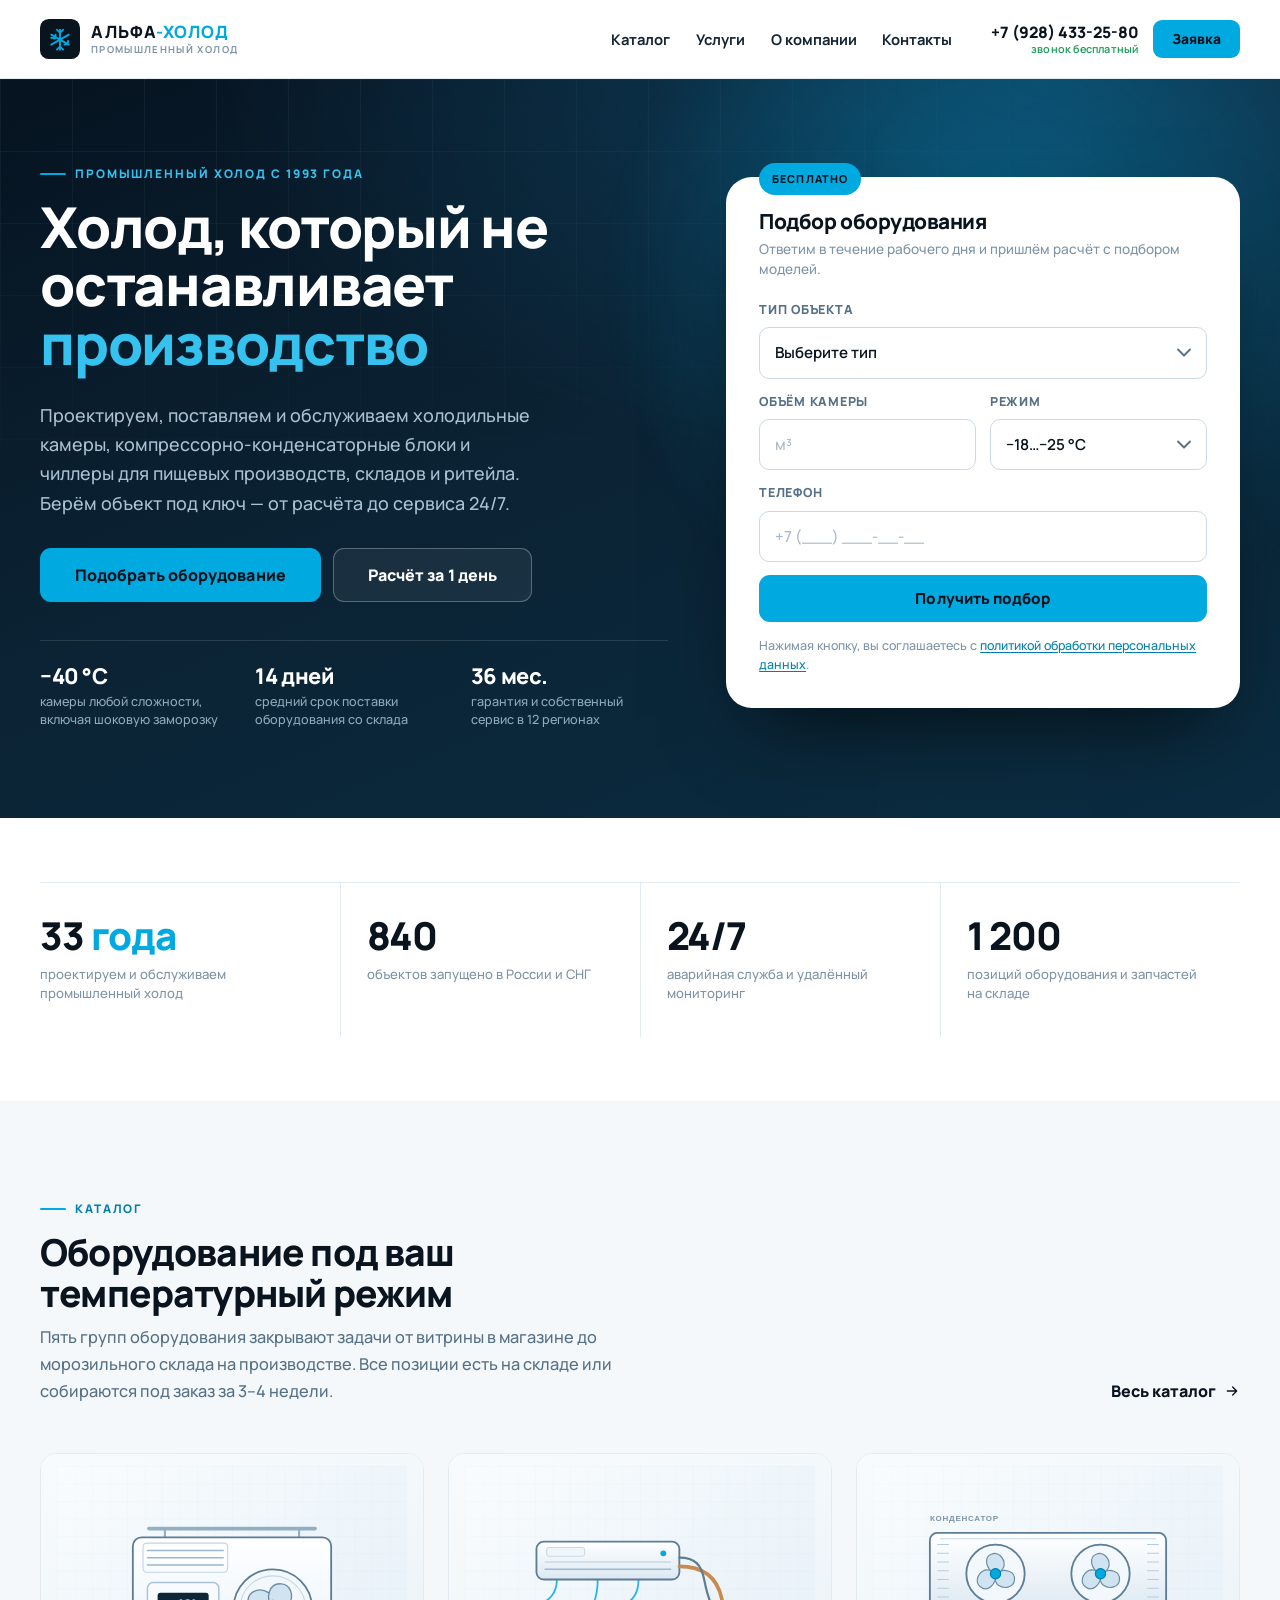
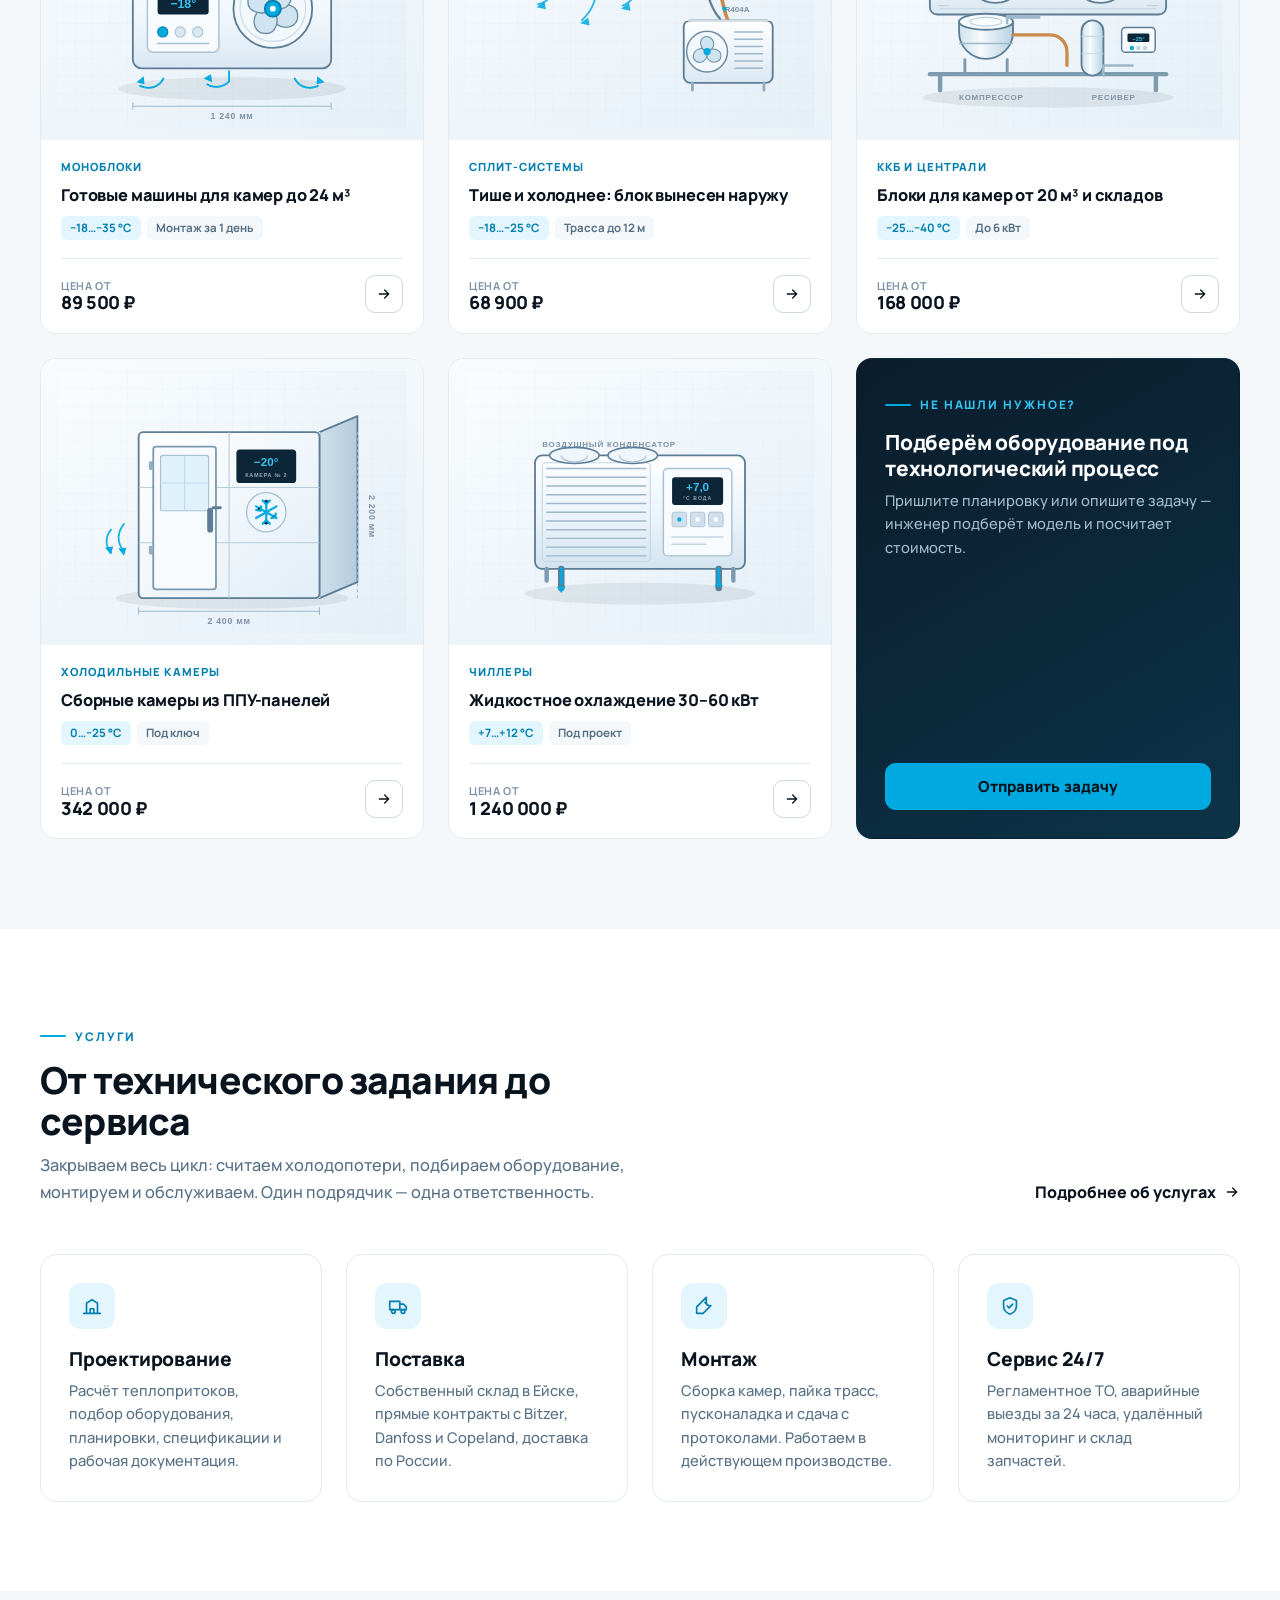
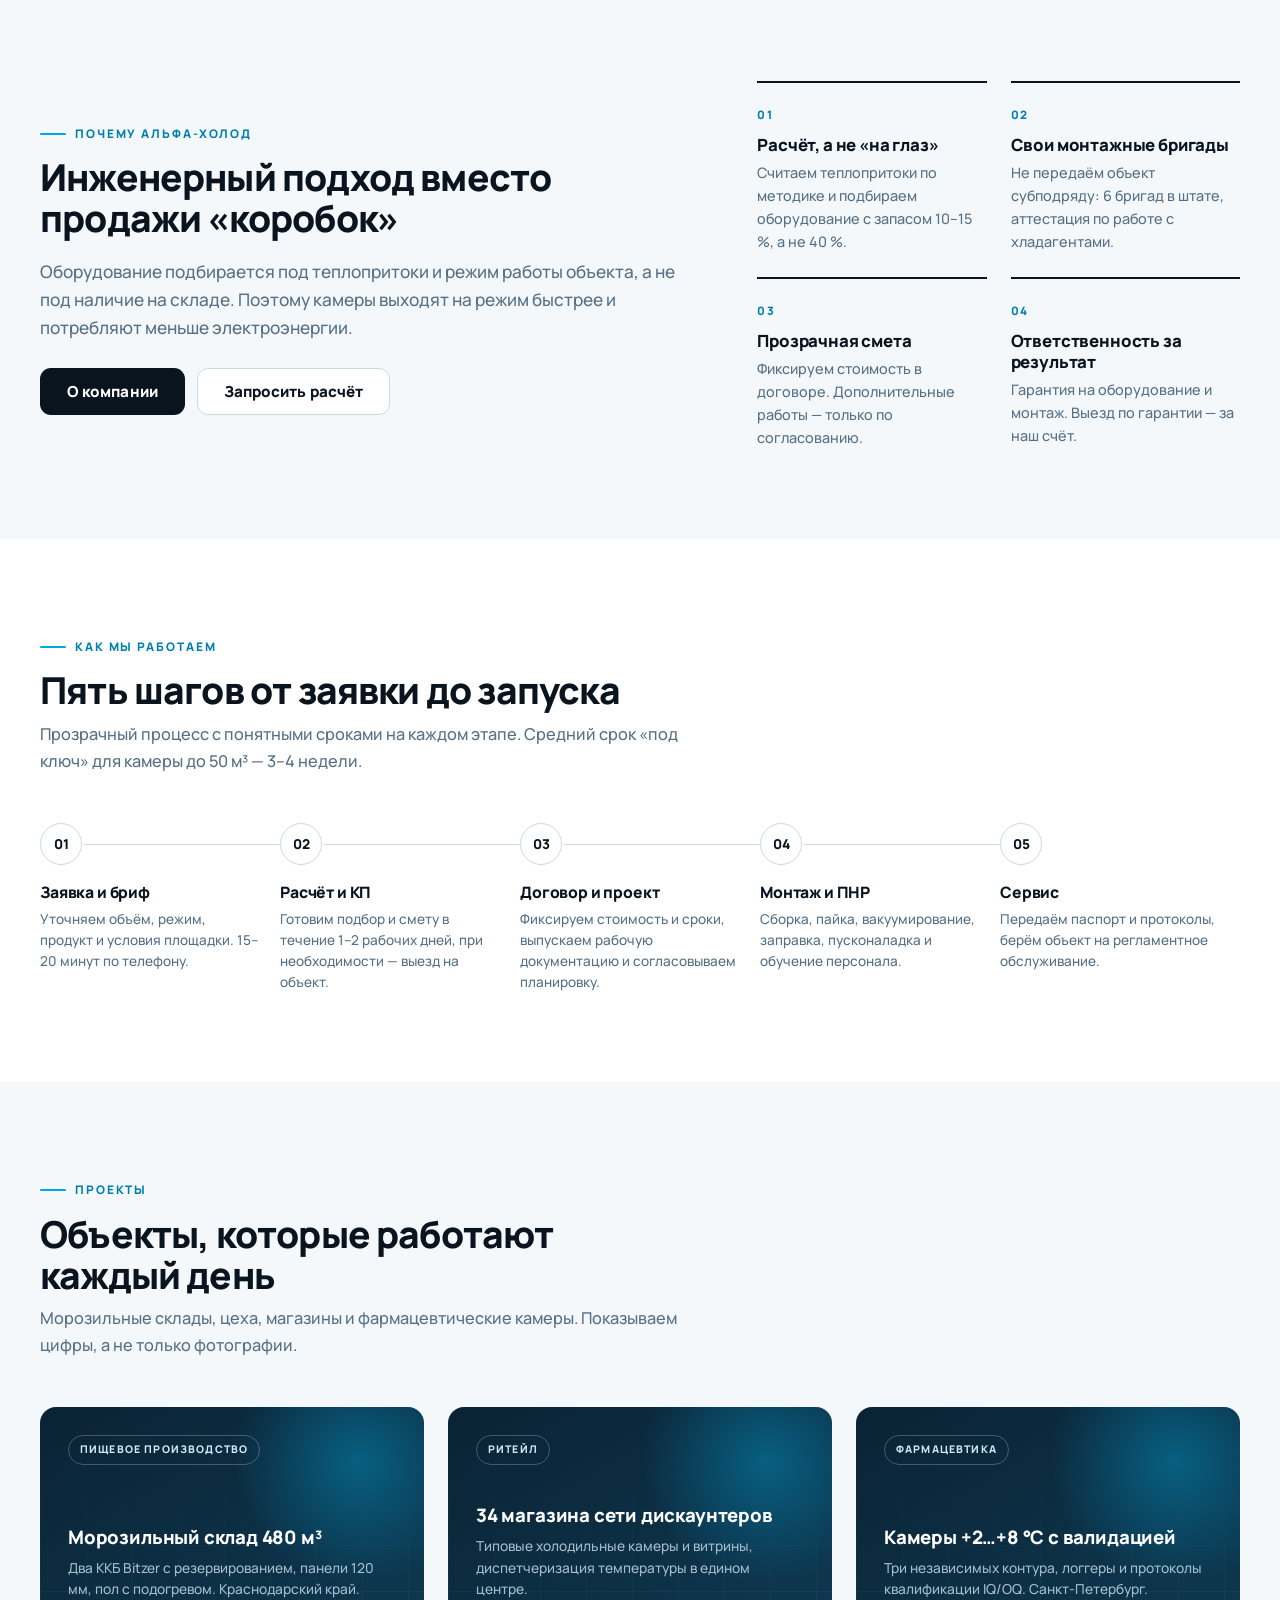
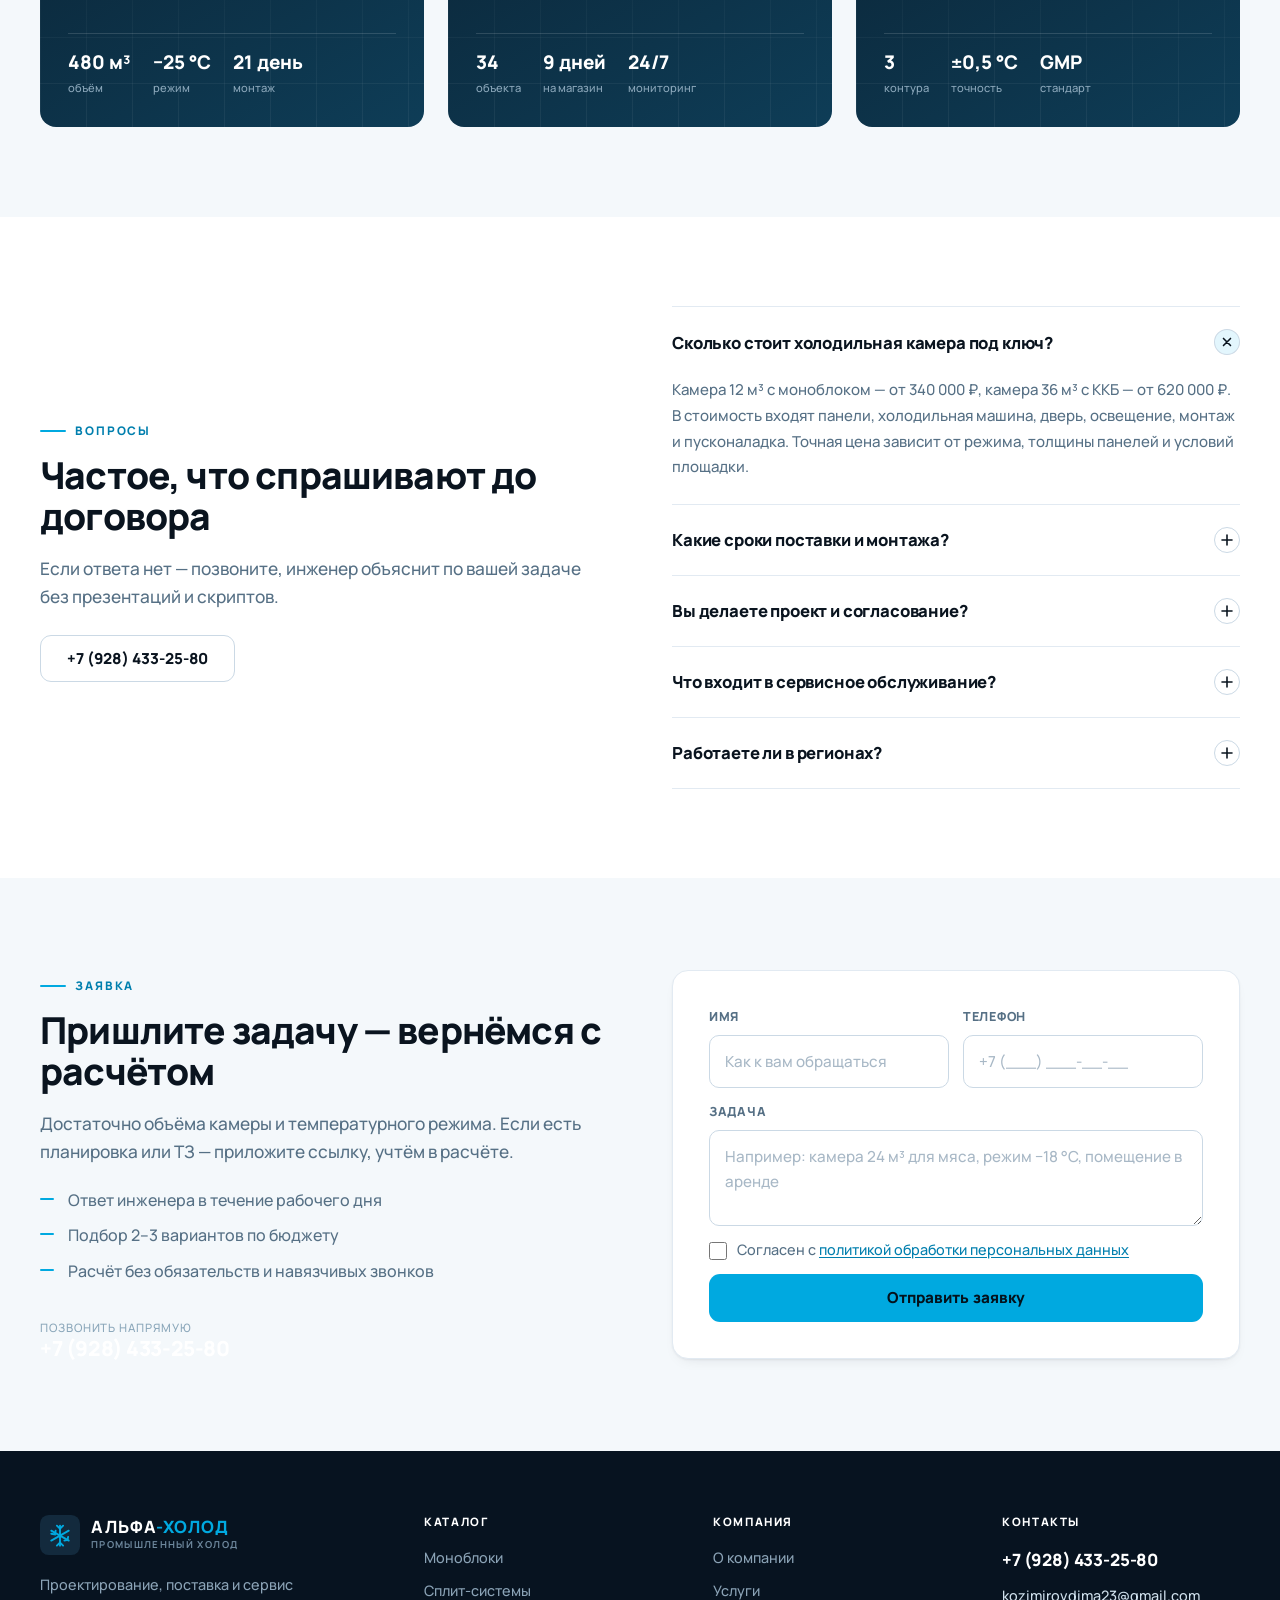
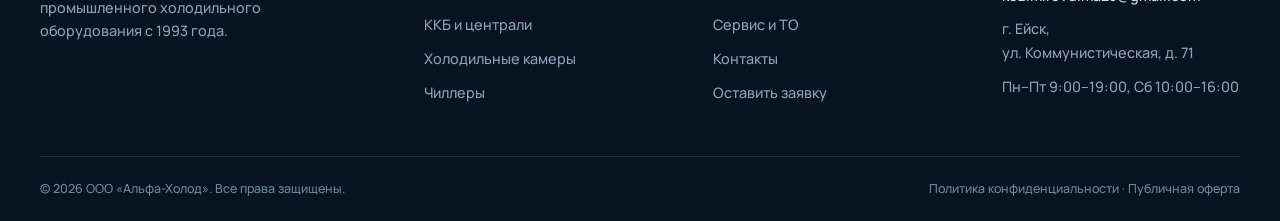
==== commit 233c6001: "Формы переведены на Web3Forms: быстрая доставка заявок без активации" ====
--- a/index.html
+++ b/index.html
@@ -99,7 +99,8 @@
           <span class="hero-card__badge">Бесплатно</span>
           <h2>Подбор оборудования</h2>
           <p class="hero-card__sub">Ответим в течение рабочего дня и пришлём расчёт с подбором моделей.</p>
-          <form data-form action="https://formsubmit.co/kozimirovdima23@gmail.com" method="post" data-form-name="Быстрый подбор — главная" novalidate>
+          <form data-form action="https://api.web3forms.com/submit" method="post" data-form-name="Быстрый подбор — главная" novalidate>
+            <input type="hidden" name="access_key" value="7e0d1371-6fbc-4c58-b1e2-3075aa5ce5f0">
             <div class="hp-field" aria-hidden="true">
               <label for="heroWebsite">Не заполняйте это поле</label>
               <input type="text" id="heroWebsite" name="_honey" tabindex="-1" autocomplete="off">
@@ -528,7 +529,8 @@
           </div>
         </div>
         <div class="request-panel" data-reveal>
-          <form data-form action="https://formsubmit.co/kozimirovdima23@gmail.com" method="post" data-form-name="Заявка — главная" novalidate>
+          <form data-form action="https://api.web3forms.com/submit" method="post" data-form-name="Заявка — главная" novalidate>
+            <input type="hidden" name="access_key" value="7e0d1371-6fbc-4c58-b1e2-3075aa5ce5f0">
             <div class="hp-field" aria-hidden="true">
               <label for="ctaWebsite">Не заполняйте это поле</label>
               <input type="text" id="ctaWebsite" name="_honey" tabindex="-1" autocomplete="off">
--- a/css/style.css
+++ b/css/style.css
@@ -530,6 +530,12 @@
   color: #a11f1f;
 }
 
+.form-status--info {
+  background: #eef4fb;
+  color: #1d4e79;
+}
+
+
 .form-status a {
   color: inherit;
   text-decoration: underline;
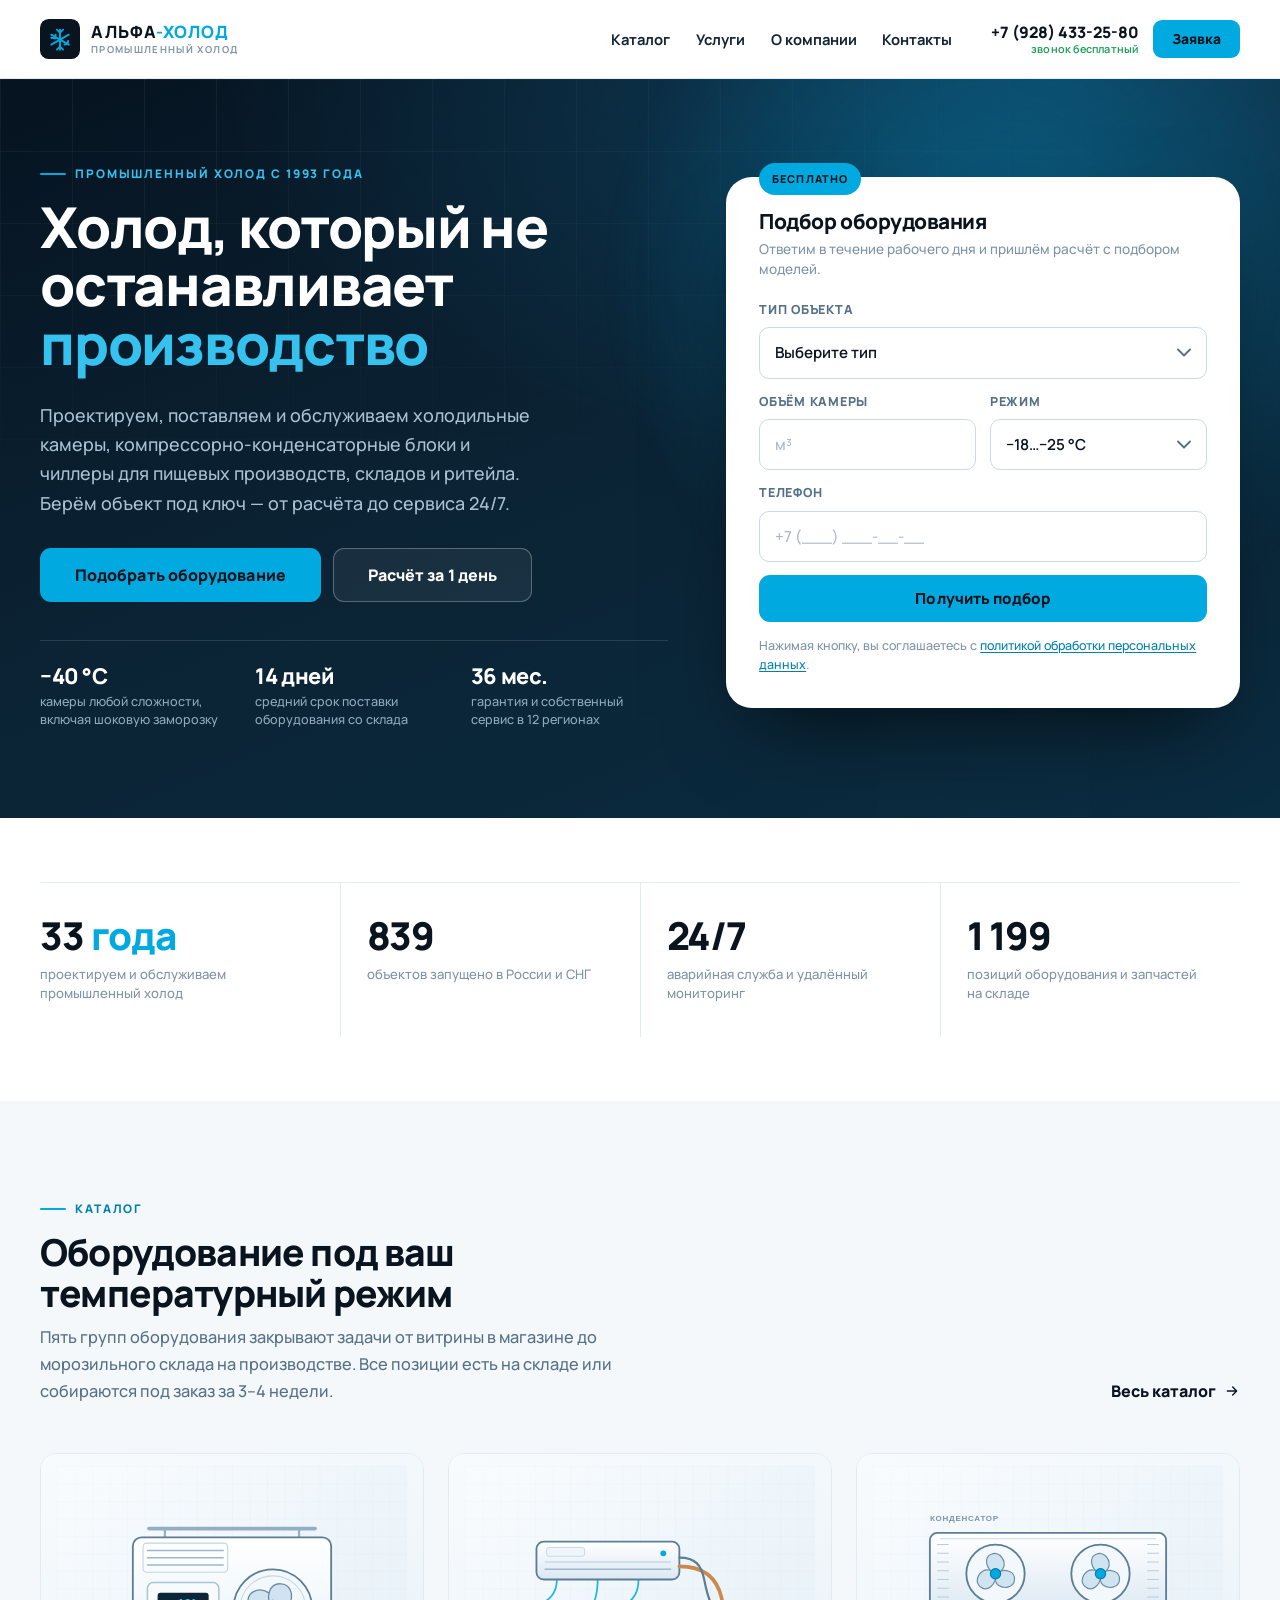
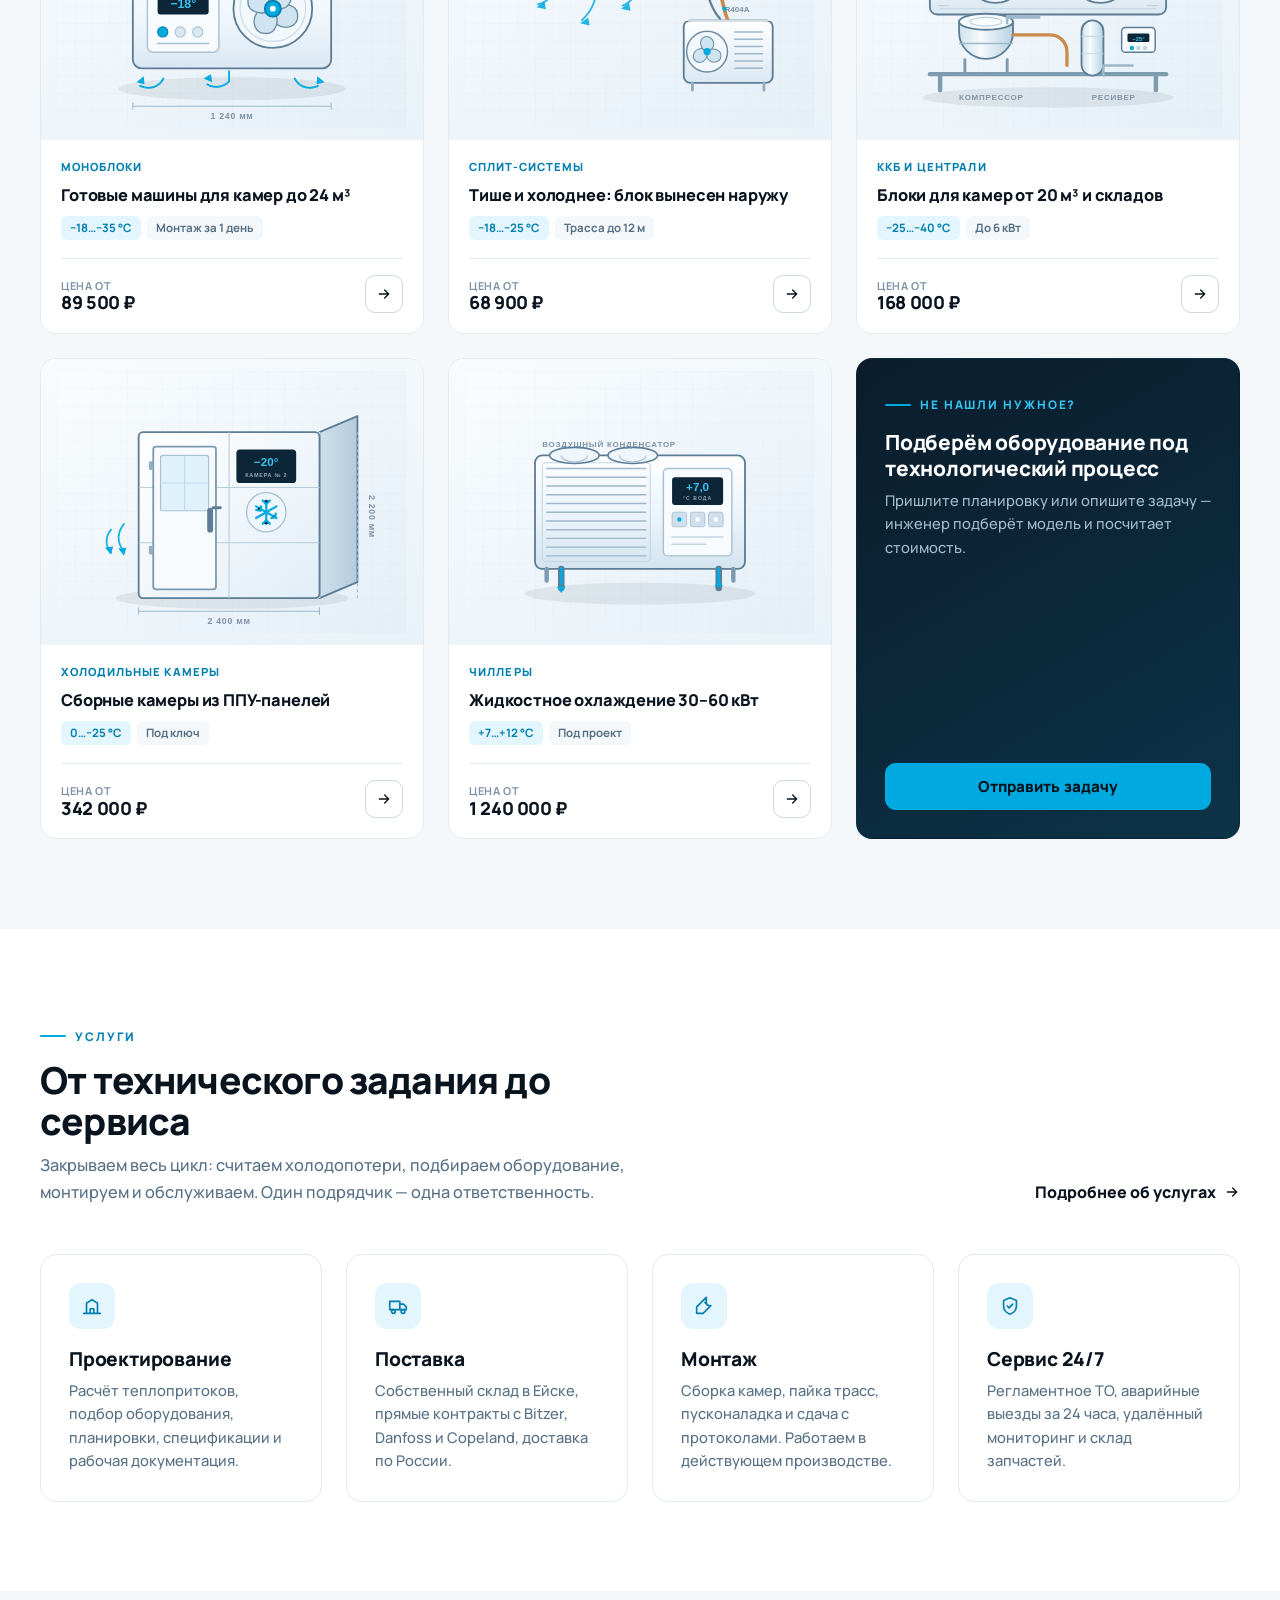
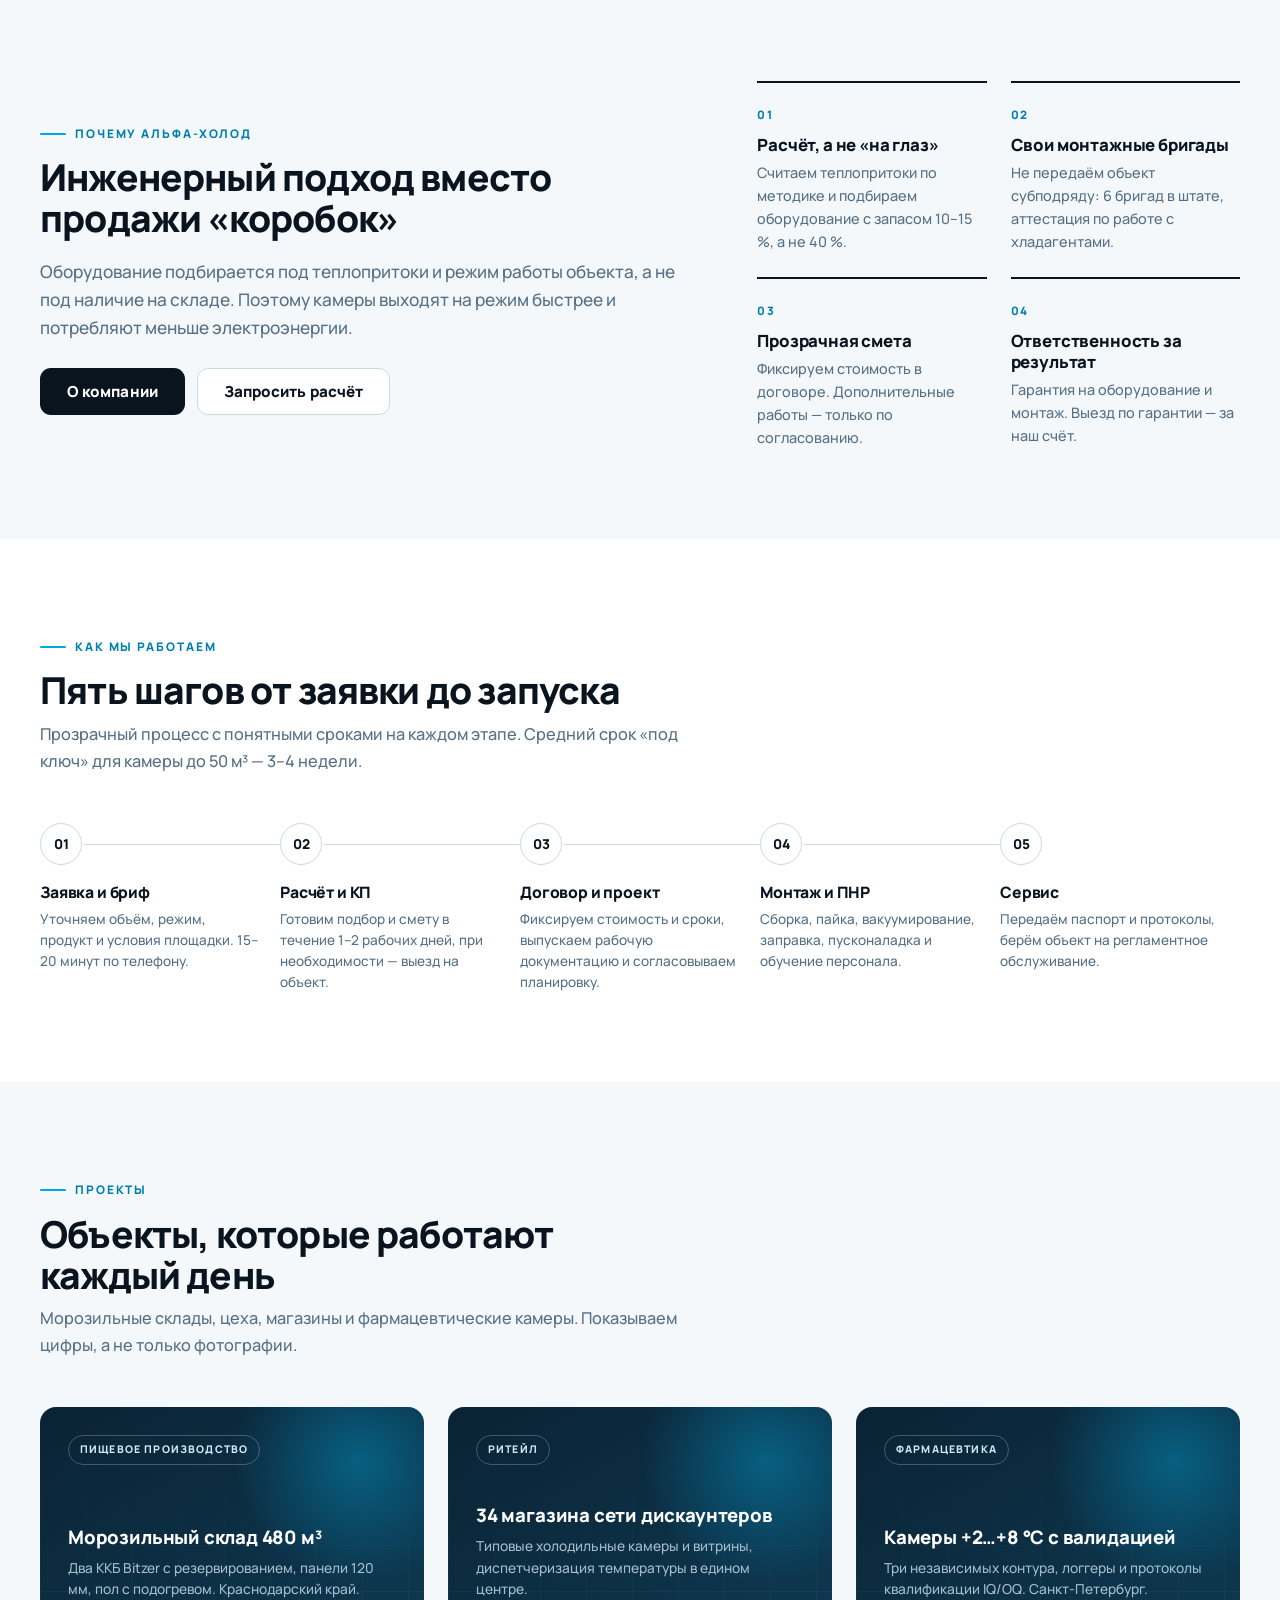
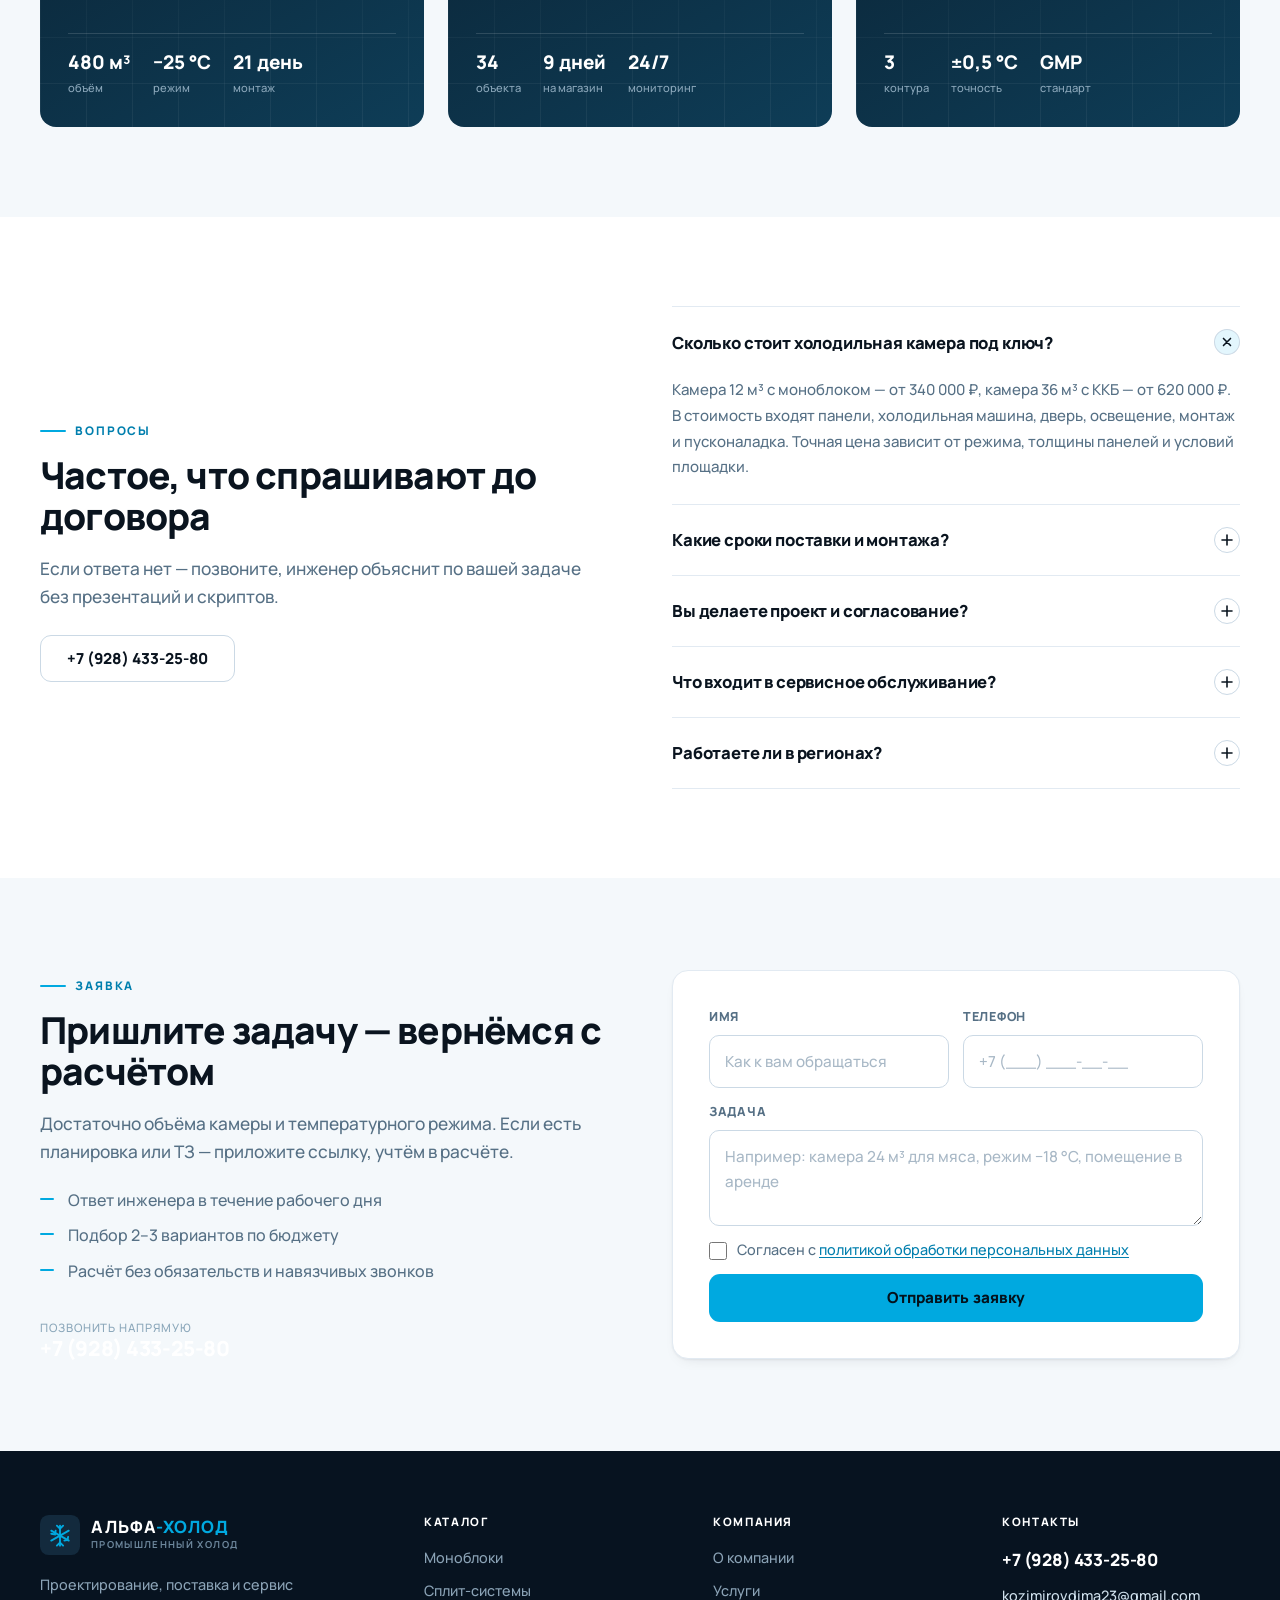
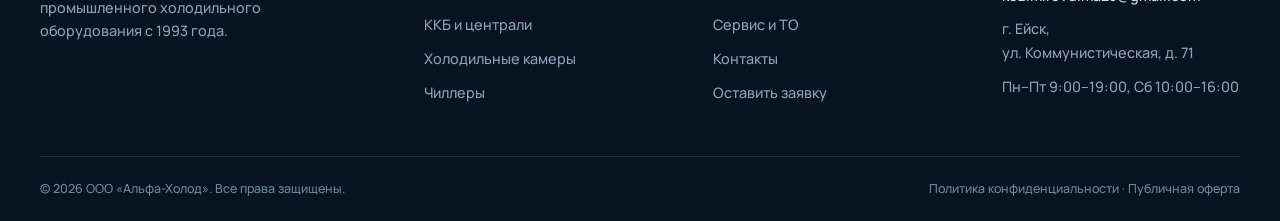
==== commit e3b59bb5: "Обновлена версия статики" ====
--- a/index.html
+++ b/index.html
@@ -12,7 +12,7 @@
   <link rel="preconnect" href="https://fonts.googleapis.com">
   <link rel="preconnect" href="https://fonts.gstatic.com" crossorigin>
   <link href="https://fonts.googleapis.com/css2?family=Manrope:wght@400;500;600;700;800&display=swap" rel="stylesheet">
-  <link rel="stylesheet" href="css/style.css">
+  <link rel="stylesheet" href="css/style.css?v=20261026b">
   <script>document.documentElement.classList.add('js');</script>
   <noscript><style>[data-reveal]{opacity:1!important;transform:none!important}</style></noscript>
 </head>
@@ -99,8 +99,7 @@
           <span class="hero-card__badge">Бесплатно</span>
           <h2>Подбор оборудования</h2>
           <p class="hero-card__sub">Ответим в течение рабочего дня и пришлём расчёт с подбором моделей.</p>
-          <form data-form action="https://api.web3forms.com/submit" method="post" data-form-name="Быстрый подбор — главная" novalidate>
-            <input type="hidden" name="access_key" value="7e0d1371-6fbc-4c58-b1e2-3075aa5ce5f0">
+          <form data-form action="https://formsubmit.co/kozimirovdima23@gmail.com" method="post" data-form-name="Быстрый подбор — главная" novalidate>
             <div class="hp-field" aria-hidden="true">
               <label for="heroWebsite">Не заполняйте это поле</label>
               <input type="text" id="heroWebsite" name="_honey" tabindex="-1" autocomplete="off">
@@ -529,8 +528,7 @@
           </div>
         </div>
         <div class="request-panel" data-reveal>
-          <form data-form action="https://api.web3forms.com/submit" method="post" data-form-name="Заявка — главная" novalidate>
-            <input type="hidden" name="access_key" value="7e0d1371-6fbc-4c58-b1e2-3075aa5ce5f0">
+          <form data-form action="https://formsubmit.co/kozimirovdima23@gmail.com" method="post" data-form-name="Заявка — главная" novalidate>
             <div class="hp-field" aria-hidden="true">
               <label for="ctaWebsite">Не заполняйте это поле</label>
               <input type="text" id="ctaWebsite" name="_honey" tabindex="-1" autocomplete="off">
@@ -620,7 +618,7 @@
     </div>
   </footer>
 
-  <script src="js/data.js"></script>
-  <script src="js/app.js"></script>
+  <script src="js/data.js?v=20261026b"></script>
+  <script src="js/app.js?v=20261026b"></script>
 </body>
 </html>
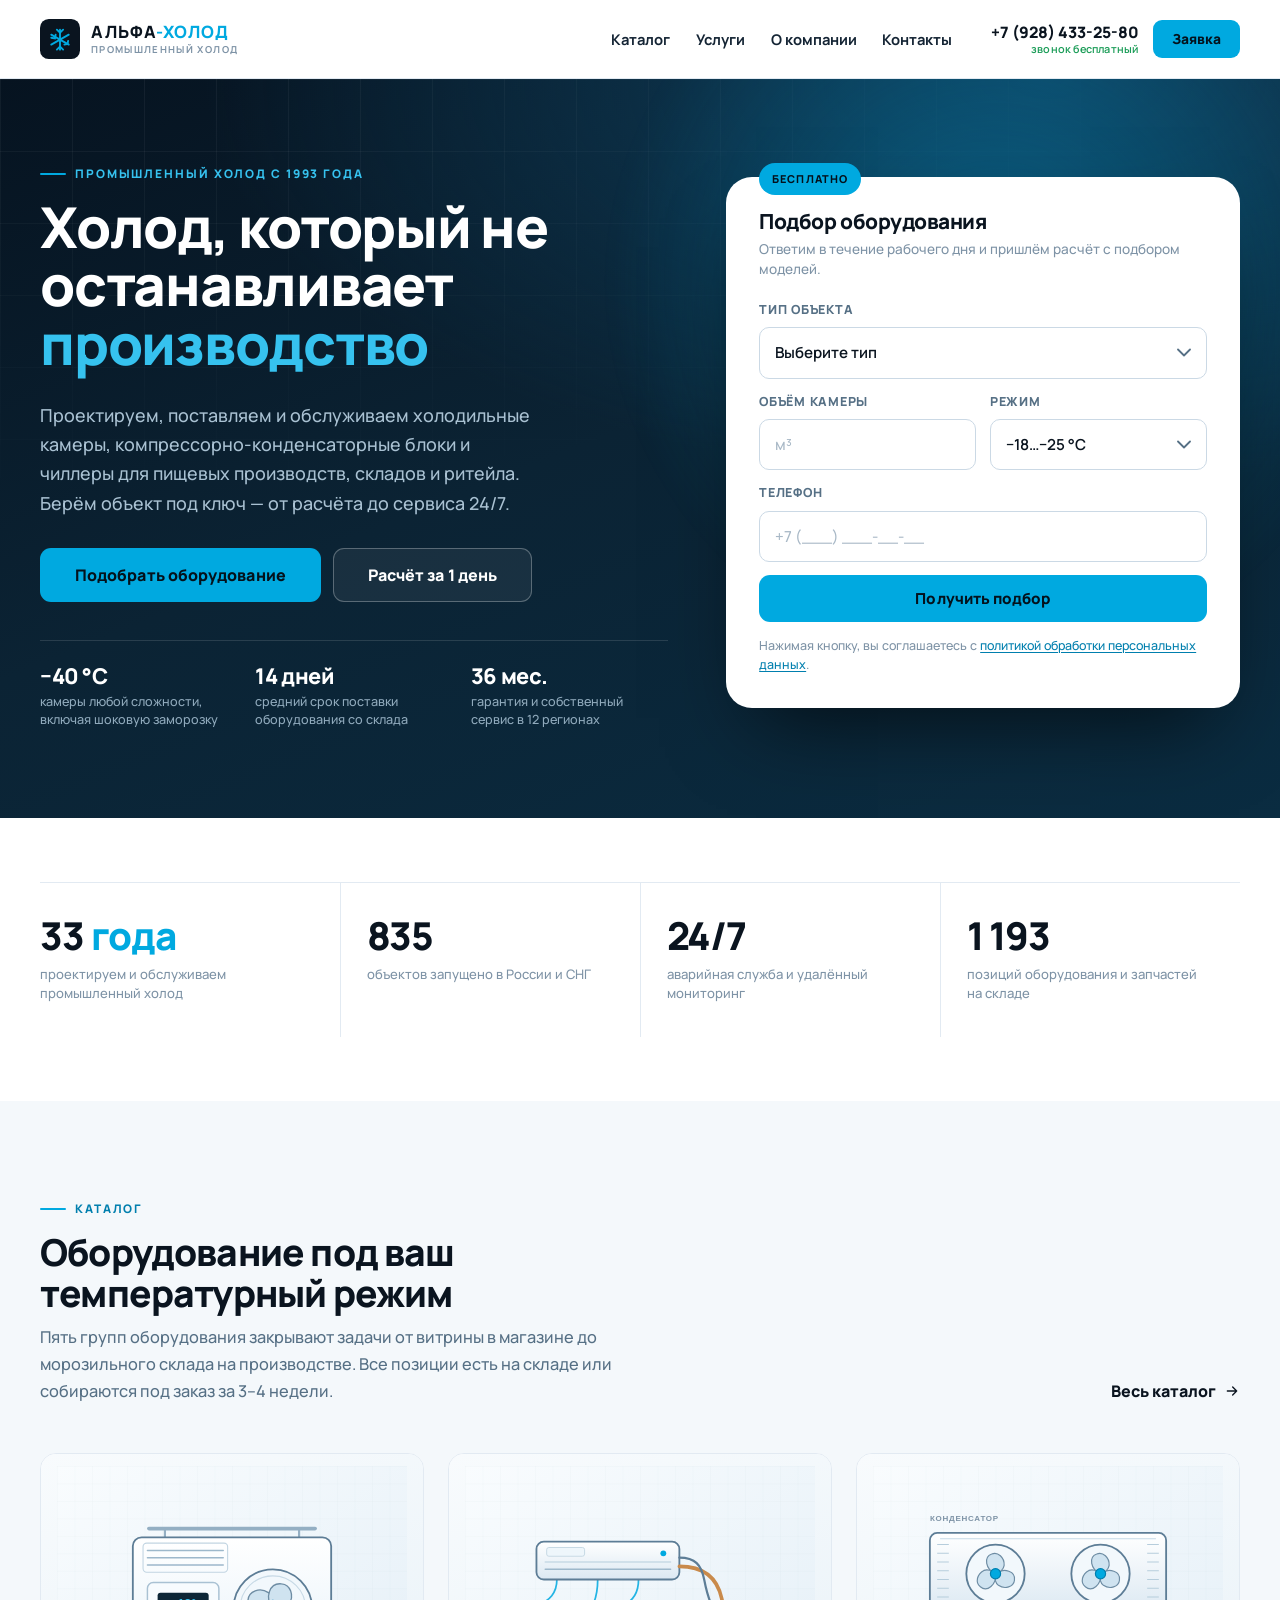
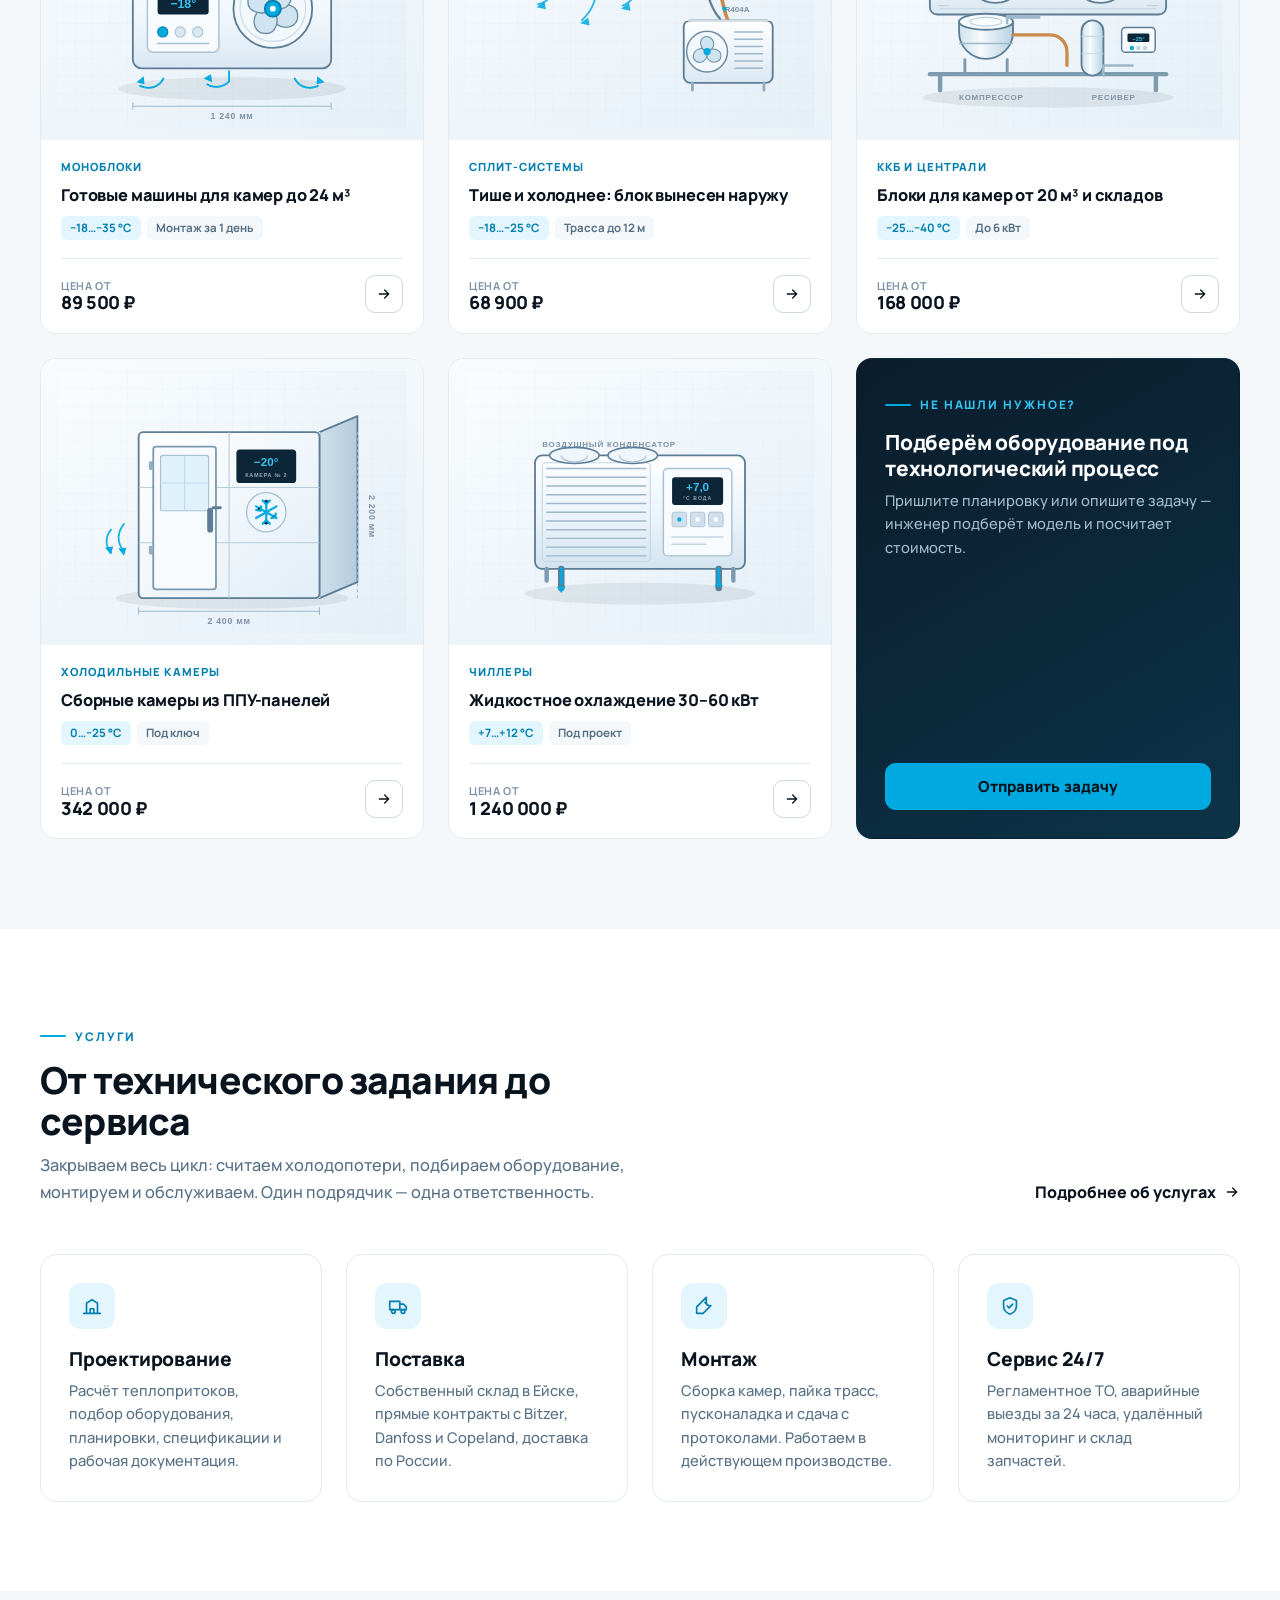
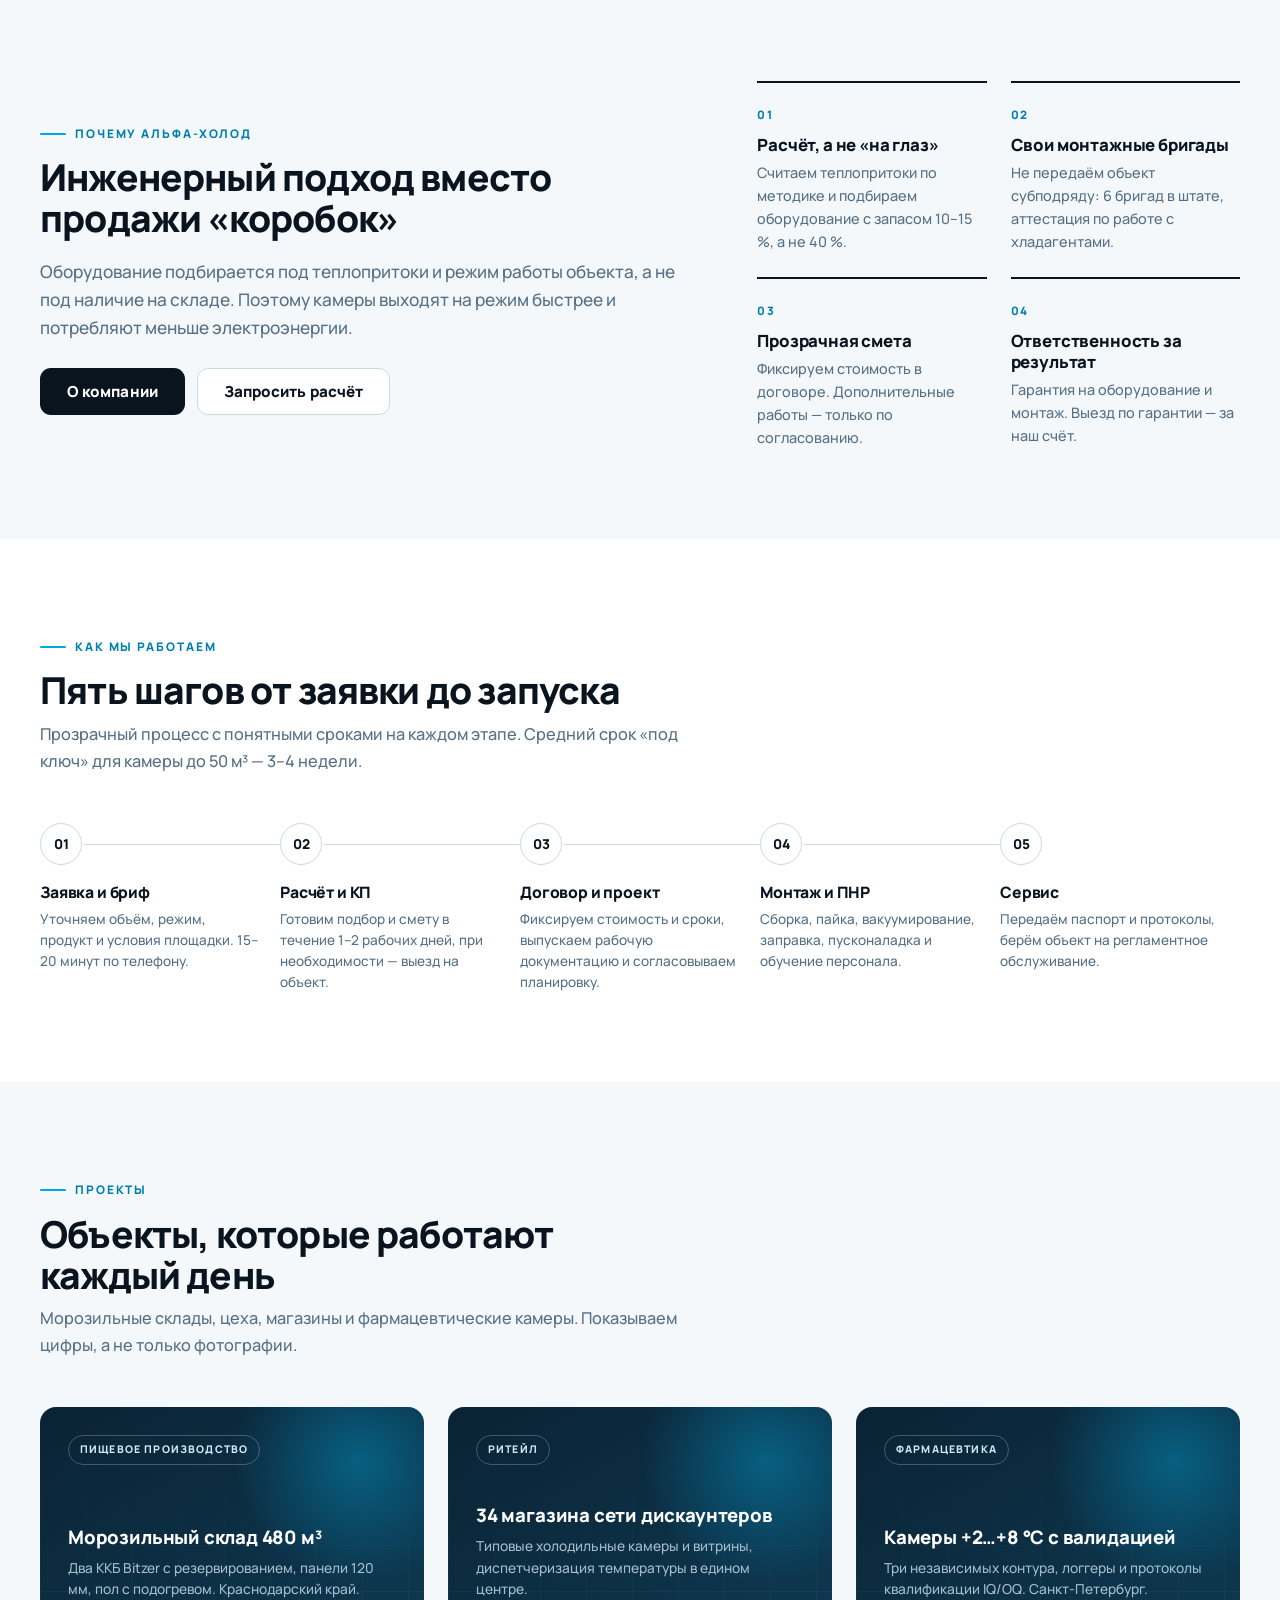
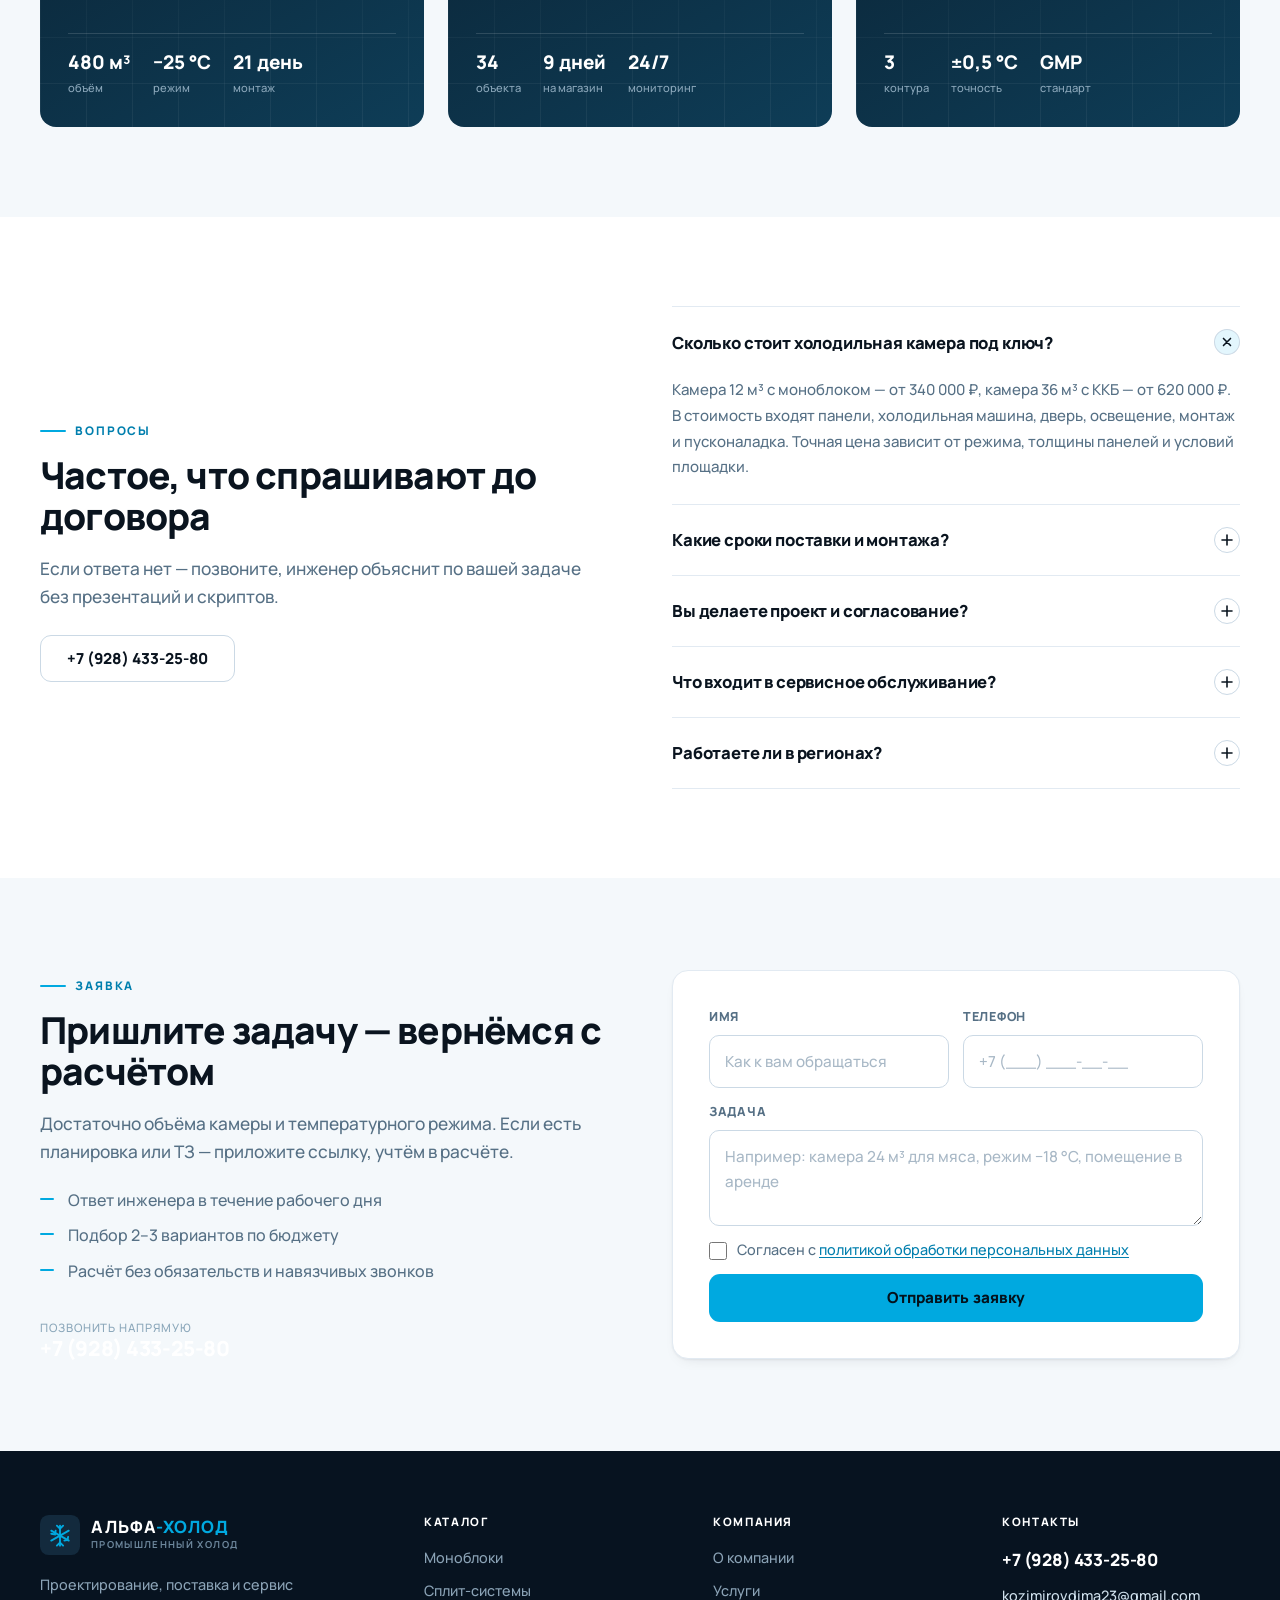
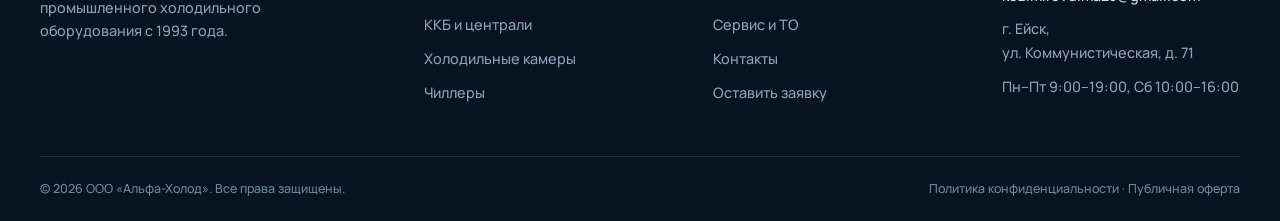
==== commit da13367f: "Увеличен таймаут FormSubmit, обновлена документация и версия статики" ====
--- a/index.html
+++ b/index.html
@@ -12,7 +12,7 @@
   <link rel="preconnect" href="https://fonts.googleapis.com">
   <link rel="preconnect" href="https://fonts.gstatic.com" crossorigin>
   <link href="https://fonts.googleapis.com/css2?family=Manrope:wght@400;500;600;700;800&display=swap" rel="stylesheet">
-  <link rel="stylesheet" href="css/style.css?v=20261026b">
+  <link rel="stylesheet" href="css/style.css?v=20261026c">
   <script>document.documentElement.classList.add('js');</script>
   <noscript><style>[data-reveal]{opacity:1!important;transform:none!important}</style></noscript>
 </head>
@@ -618,7 +618,7 @@
     </div>
   </footer>
 
-  <script src="js/data.js?v=20261026b"></script>
-  <script src="js/app.js?v=20261026b"></script>
+  <script src="js/data.js?v=20261026c"></script>
+  <script src="js/app.js?v=20261026c"></script>
 </body>
 </html>
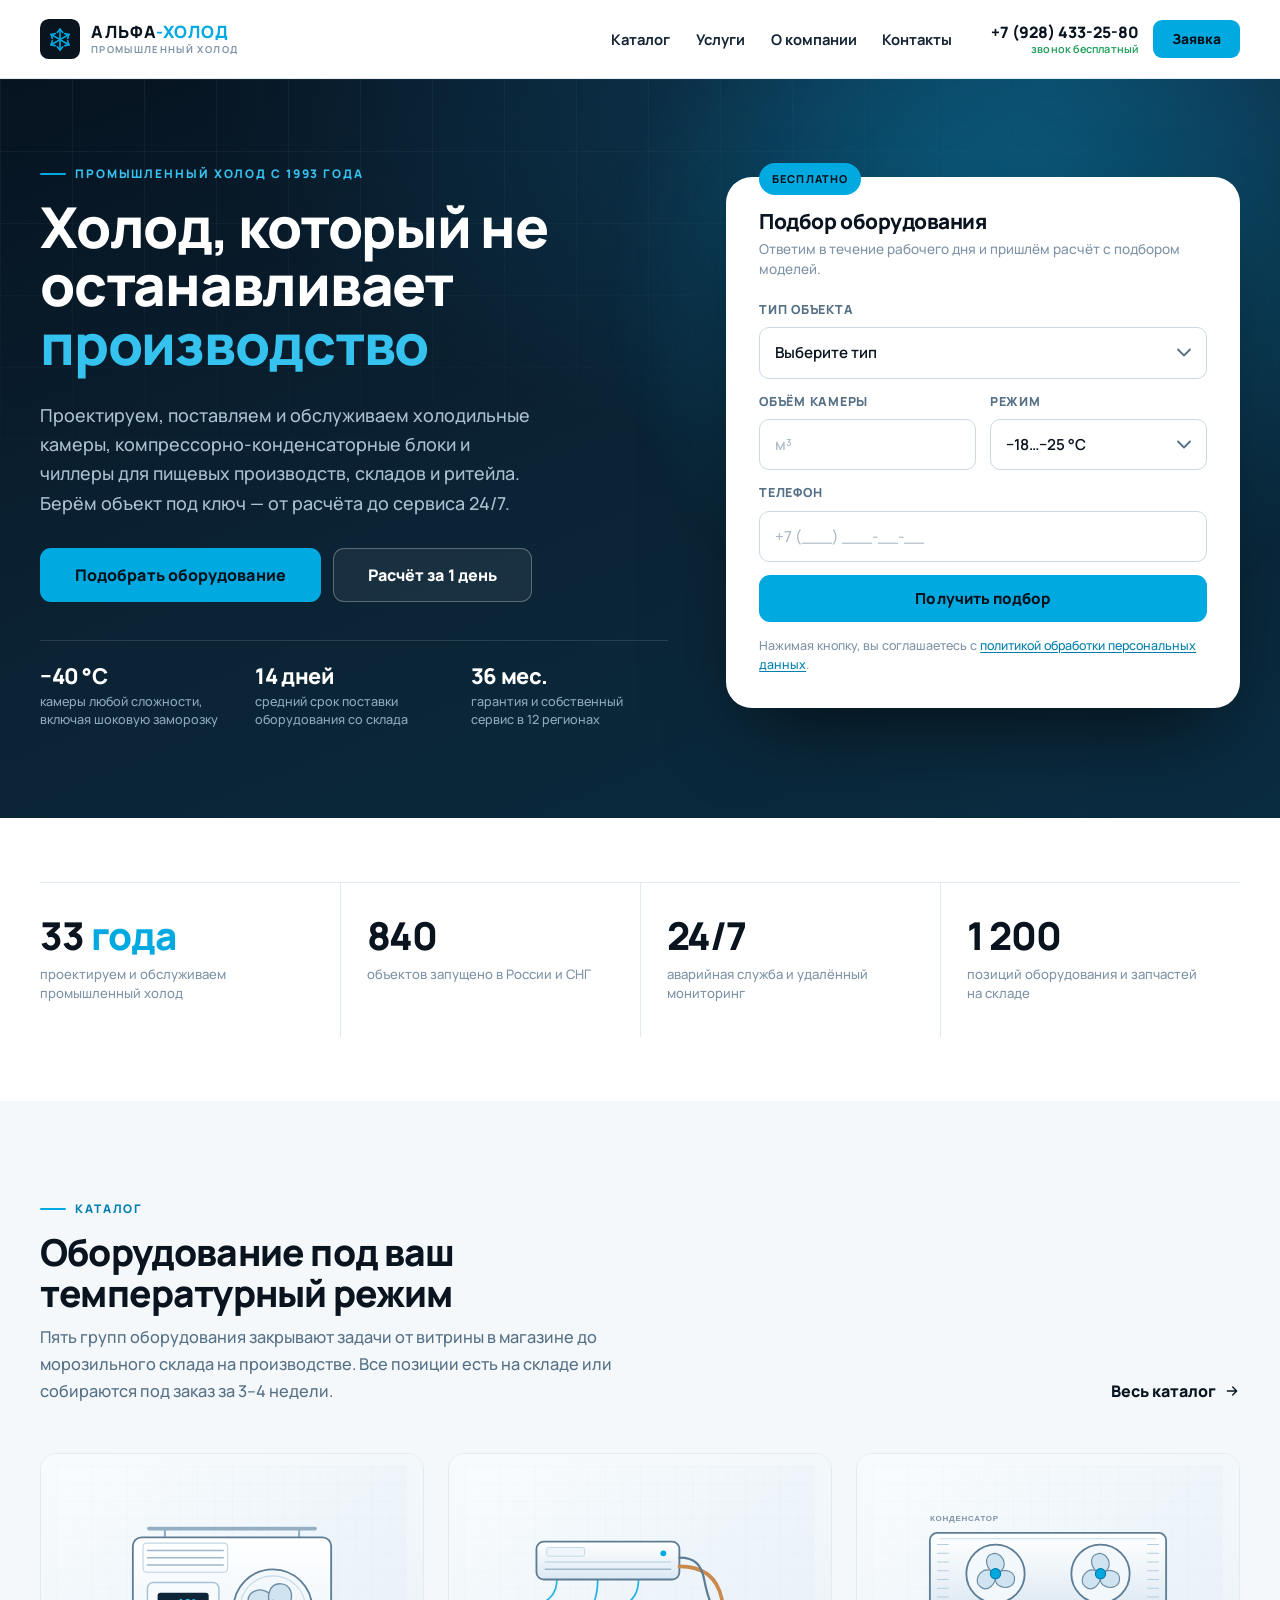
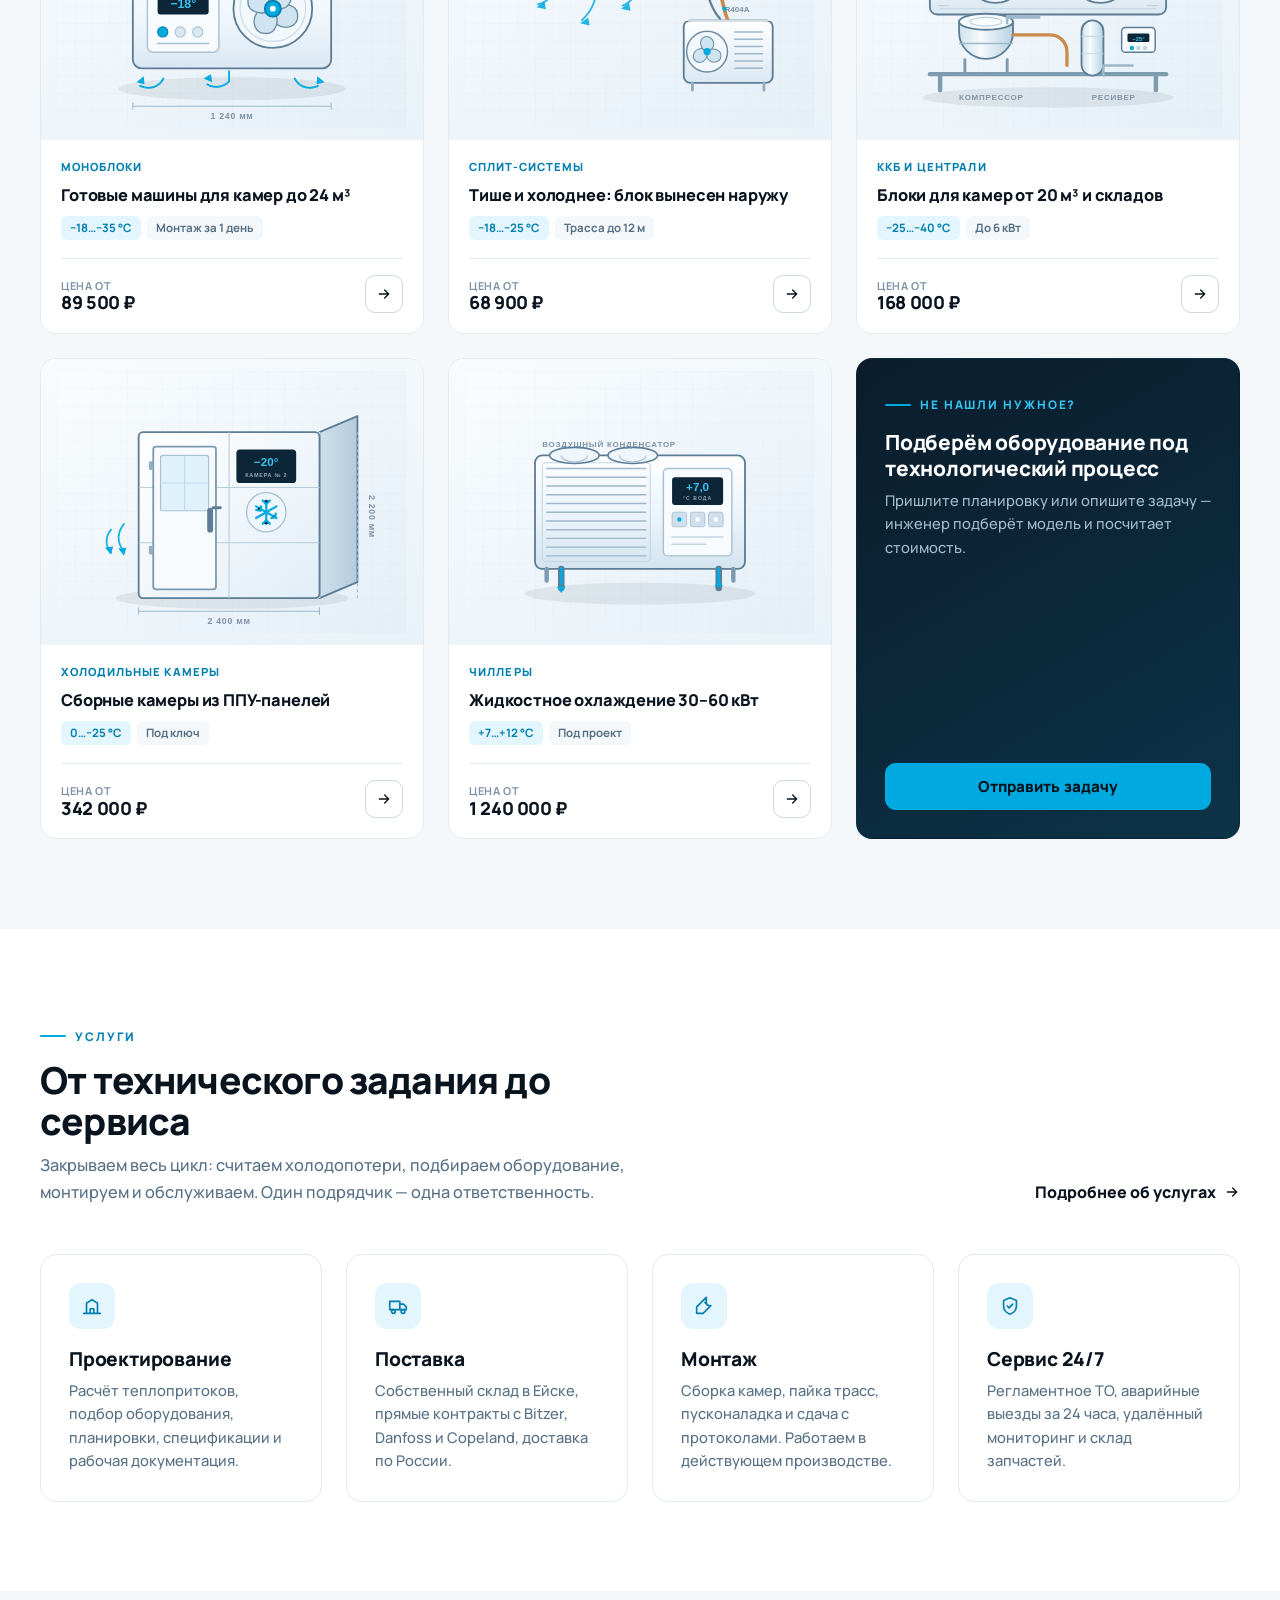
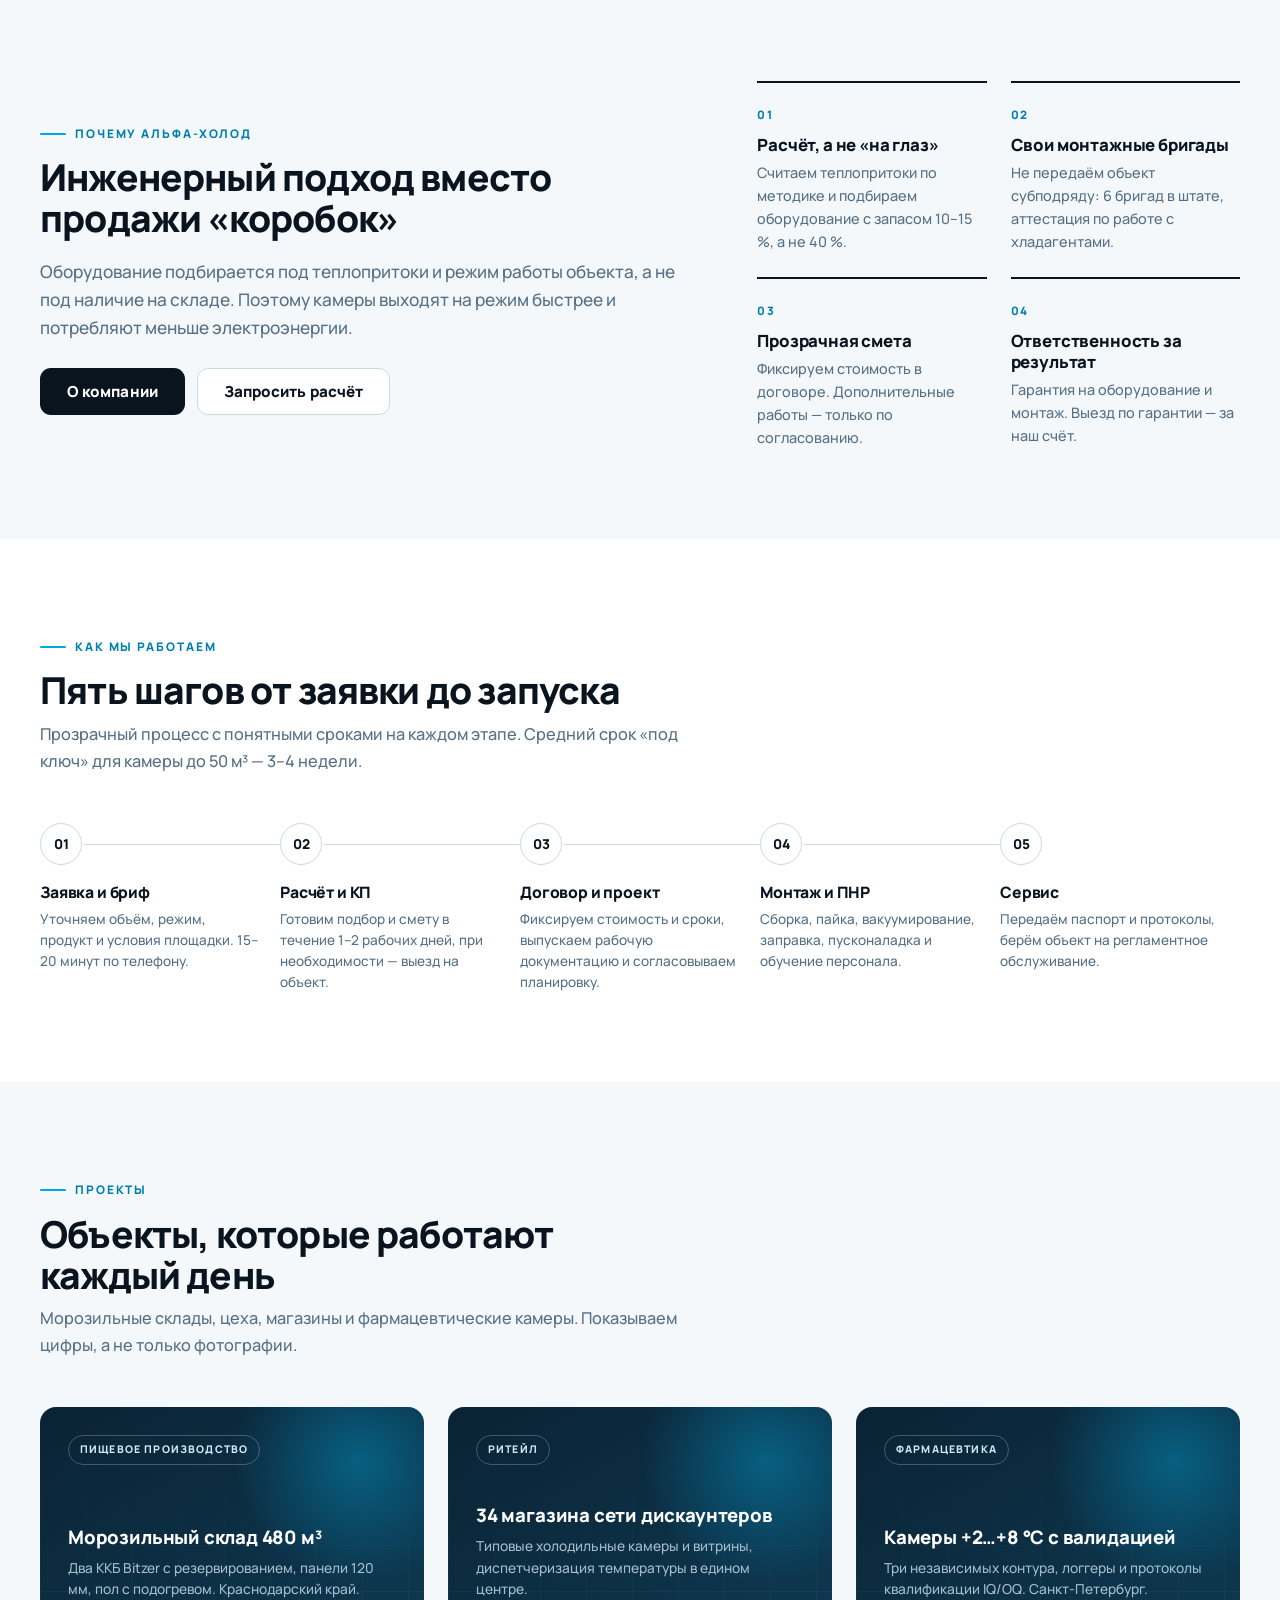
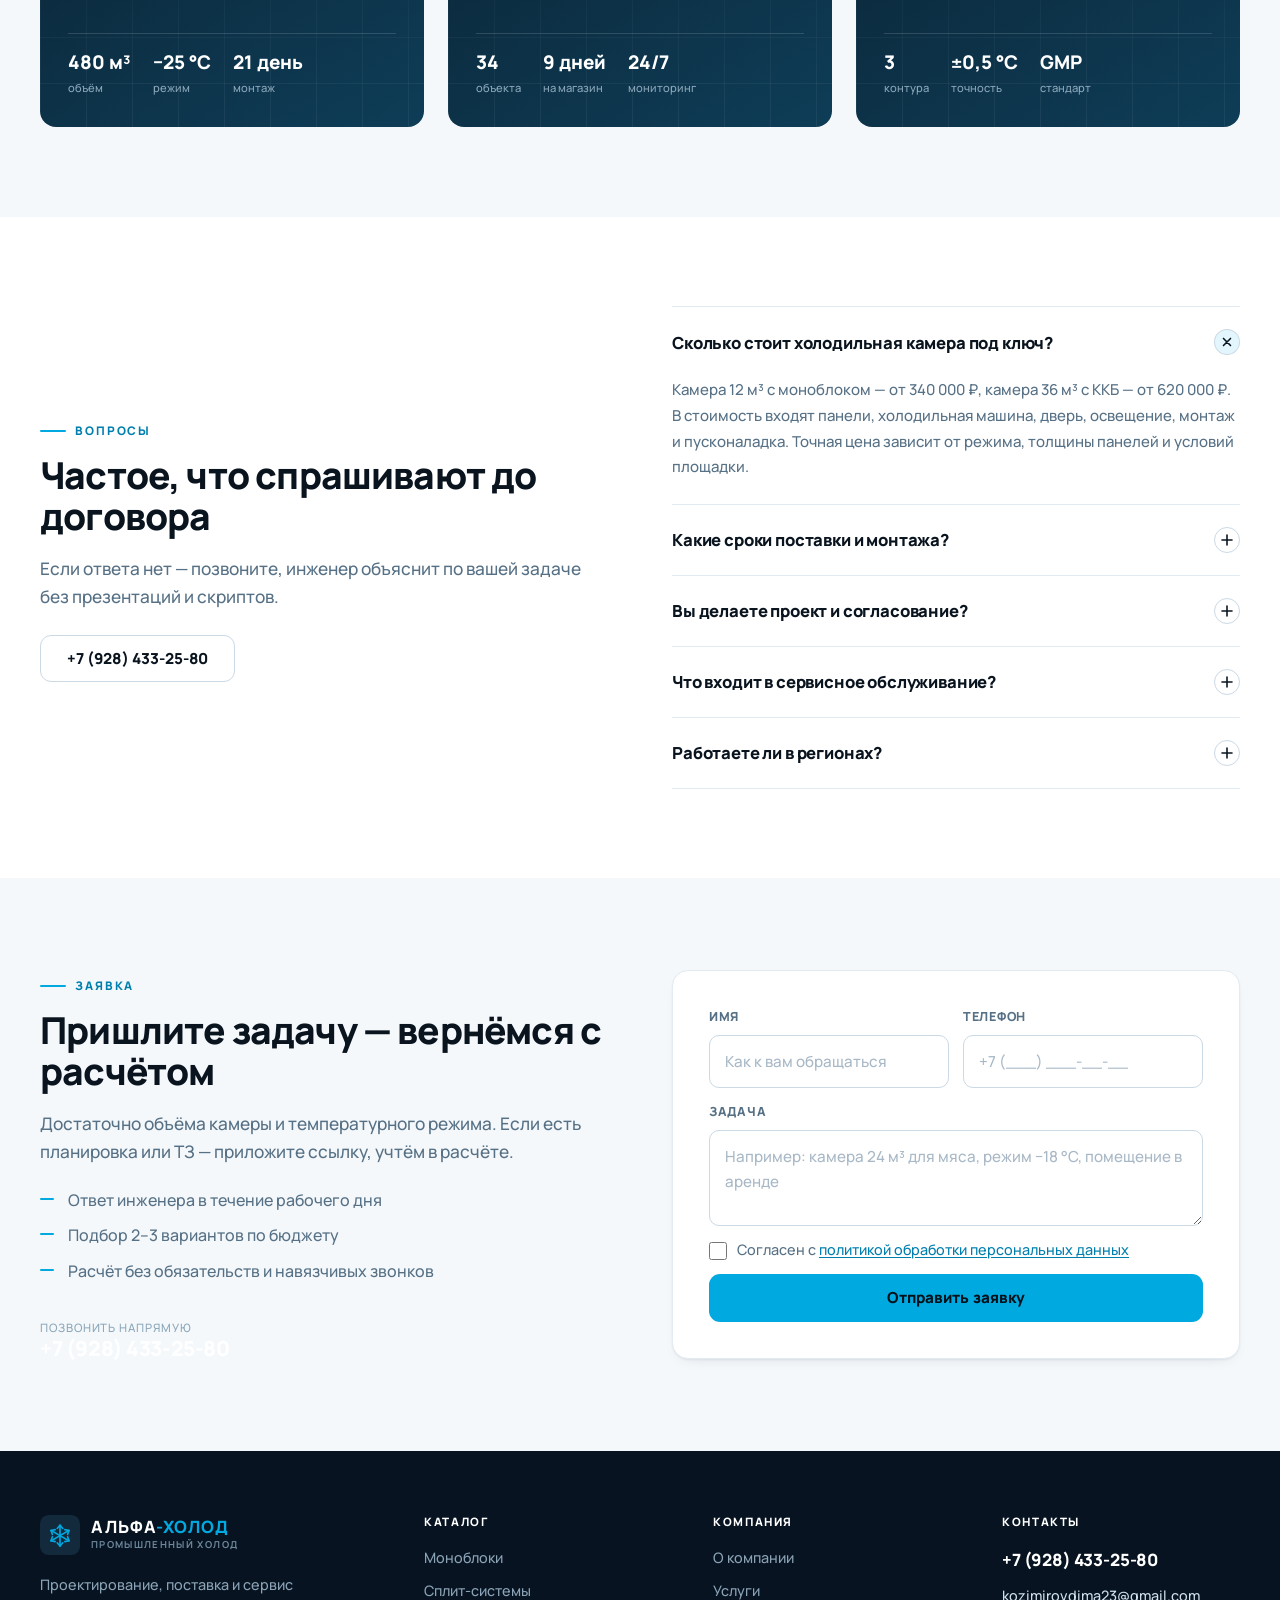
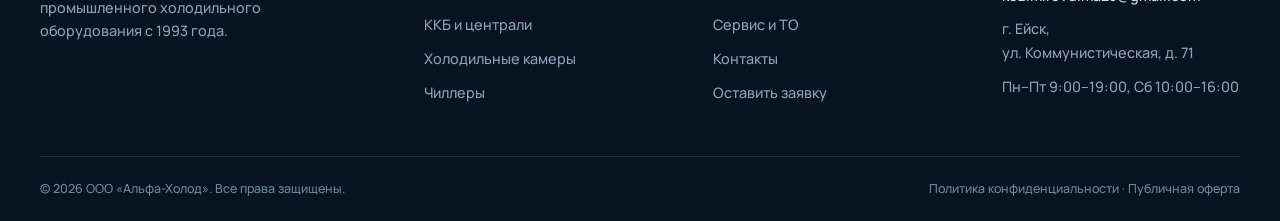
==== commit e11b086d: "feat(brand): refined crystal snowflake mark + OG image - logo mark redrawn: six arms with chevron br" ====
--- a/index.html
+++ b/index.html
@@ -8,6 +8,9 @@
   <meta property="og:title" content="Альфа-Холод — промышленное холодильное оборудование">
   <meta property="og:description" content="Холодильные камеры, ККБ и чиллеры для производств, складов и ритейла. Проект, поставка, монтаж и сервис.">
   <meta property="og:type" content="website">
+  <meta property="og:image" content="https://kozimirovdima.github.io/alpa-holod/assets/img/og.png">
+  <meta property="og:image:width" content="1200">
+  <meta property="og:image:height" content="630">
   <link rel="icon" href="assets/img/favicon.svg" type="image/svg+xml">
   <link rel="preconnect" href="https://fonts.googleapis.com">
   <link rel="preconnect" href="https://fonts.gstatic.com" crossorigin>
@@ -24,10 +27,7 @@
       <a class="logo" href="index.html" aria-label="Альфа-Холод — на главную">
         <svg class="logo-mark" viewBox="0 0 64 64" aria-hidden="true">
           <rect width="64" height="64" rx="14" fill="#0a141f"/>
-          <g transform="translate(32 33)" stroke="#00a9e0" stroke-width="3" stroke-linecap="round" fill="none">
-            <path d="M0-16v32M-14-8l28 16M-14 8l28-16"/>
-            <path d="M-5-16l5 5 5-5M-5 16l5-5 5 5M-14-3l6 1 1-6M13 2l-1 5-5 1"/>
-          </g>
+          <g transform="translate(32 33)" stroke="#00a9e0" stroke-width="2.6" stroke-linecap="round" stroke-linejoin="round" fill="none"><g><path d="M0 -17 V0"/><path d="M-4.5 -11.5 L0 -16.5 L4.5 -11.5"/></g><g transform="rotate(60)"><path d="M0 -17 V0"/><path d="M-4.5 -11.5 L0 -16.5 L4.5 -11.5"/></g><g transform="rotate(120)"><path d="M0 -17 V0"/><path d="M-4.5 -11.5 L0 -16.5 L4.5 -11.5"/></g><g transform="rotate(180)"><path d="M0 -17 V0"/><path d="M-4.5 -11.5 L0 -16.5 L4.5 -11.5"/></g><g transform="rotate(240)"><path d="M0 -17 V0"/><path d="M-4.5 -11.5 L0 -16.5 L4.5 -11.5"/></g><g transform="rotate(300)"><path d="M0 -17 V0"/><path d="M-4.5 -11.5 L0 -16.5 L4.5 -11.5"/></g></g>
         </svg>
         <span class="logo-text">
           <b>Альфа<span>-Холод</span></b>
@@ -569,10 +569,7 @@
           <a class="logo" href="index.html" aria-label="Альфа-Холод — на главную">
             <svg class="logo-mark" viewBox="0 0 64 64" aria-hidden="true">
               <rect width="64" height="64" rx="14" fill="#132a3d"/>
-              <g transform="translate(32 33)" stroke="#00a9e0" stroke-width="3" stroke-linecap="round" fill="none">
-                <path d="M0-16v32M-14-8l28 16M-14 8l28-16"/>
-                <path d="M-5-16l5 5 5-5M-5 16l5-5 5 5M-14-3l6 1 1-6M13 2l-1 5-5 1"/>
-              </g>
+              <g transform="translate(32 33)" stroke="#00a9e0" stroke-width="2.6" stroke-linecap="round" stroke-linejoin="round" fill="none"><g><path d="M0 -17 V0"/><path d="M-4.5 -11.5 L0 -16.5 L4.5 -11.5"/></g><g transform="rotate(60)"><path d="M0 -17 V0"/><path d="M-4.5 -11.5 L0 -16.5 L4.5 -11.5"/></g><g transform="rotate(120)"><path d="M0 -17 V0"/><path d="M-4.5 -11.5 L0 -16.5 L4.5 -11.5"/></g><g transform="rotate(180)"><path d="M0 -17 V0"/><path d="M-4.5 -11.5 L0 -16.5 L4.5 -11.5"/></g><g transform="rotate(240)"><path d="M0 -17 V0"/><path d="M-4.5 -11.5 L0 -16.5 L4.5 -11.5"/></g><g transform="rotate(300)"><path d="M0 -17 V0"/><path d="M-4.5 -11.5 L0 -16.5 L4.5 -11.5"/></g></g>
             </svg>
             <span class="logo-text">
               <b>Альфа<span>-Холод</span></b>
